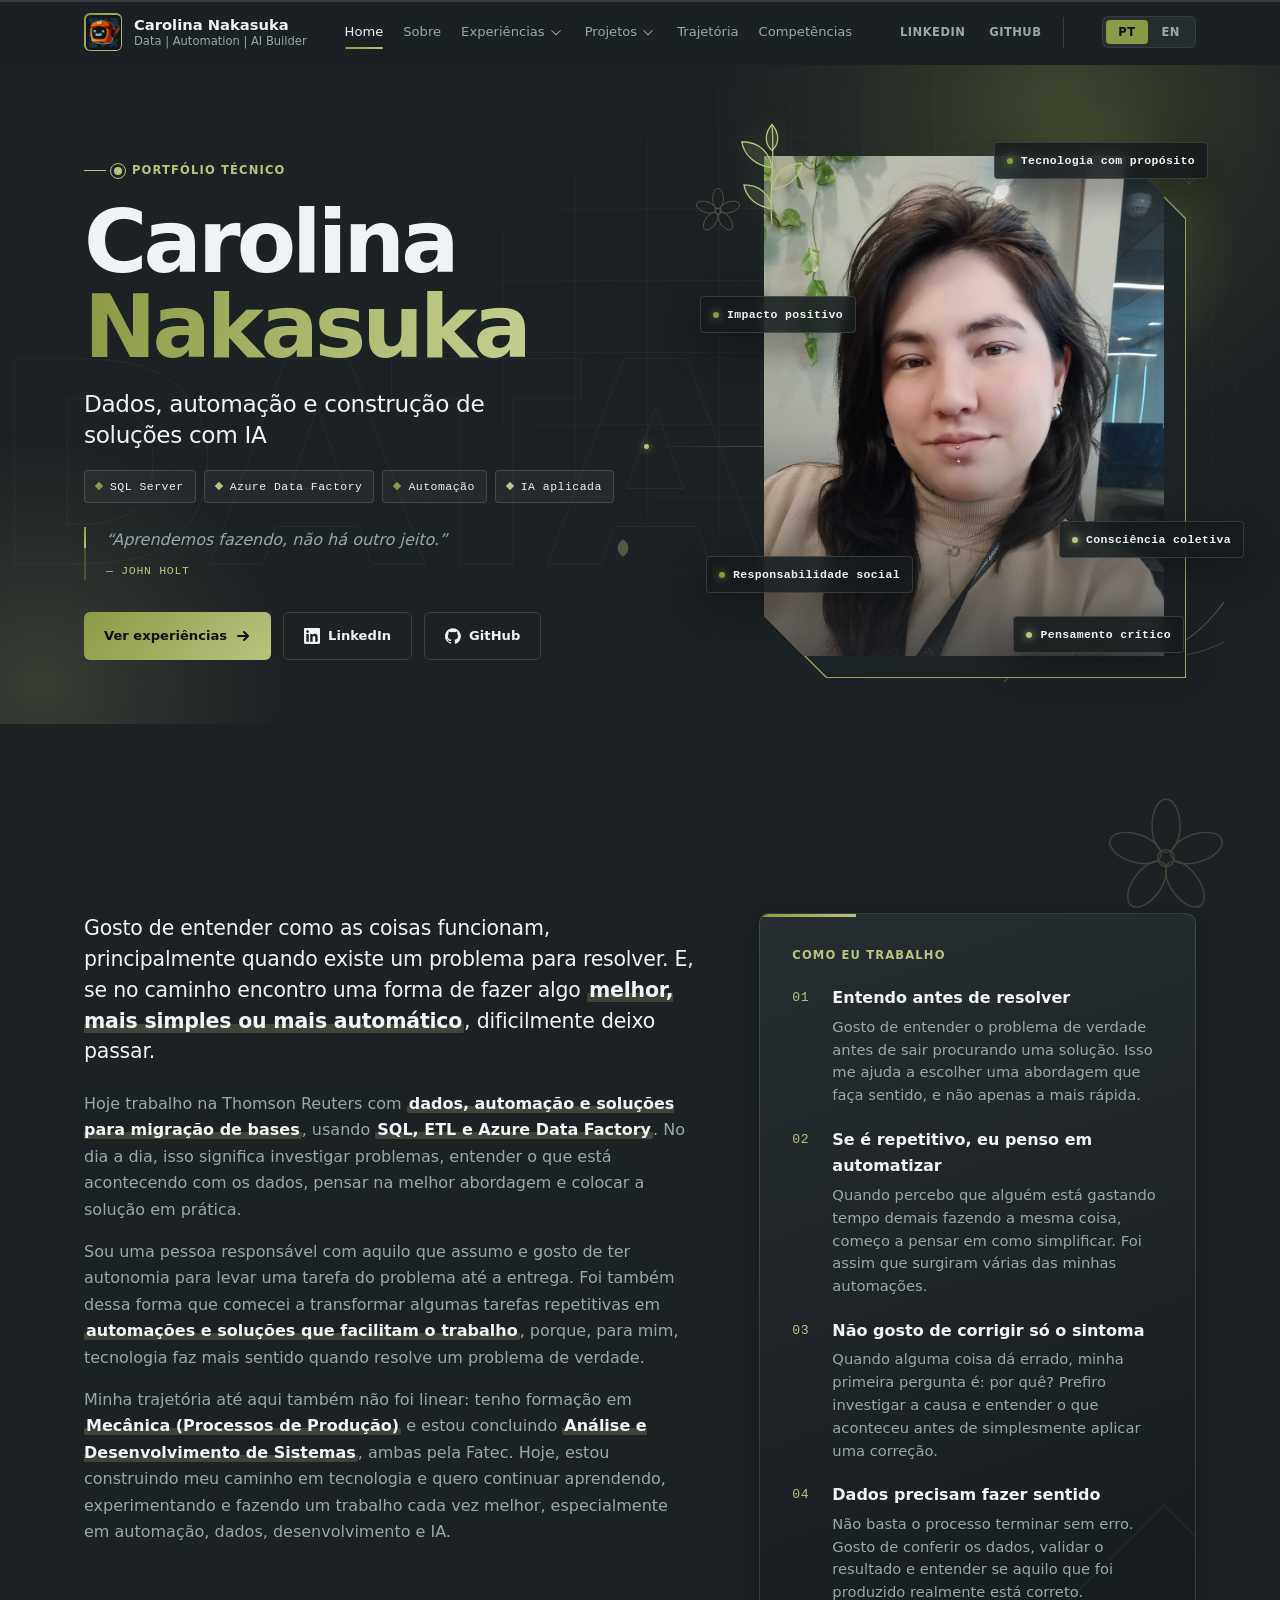
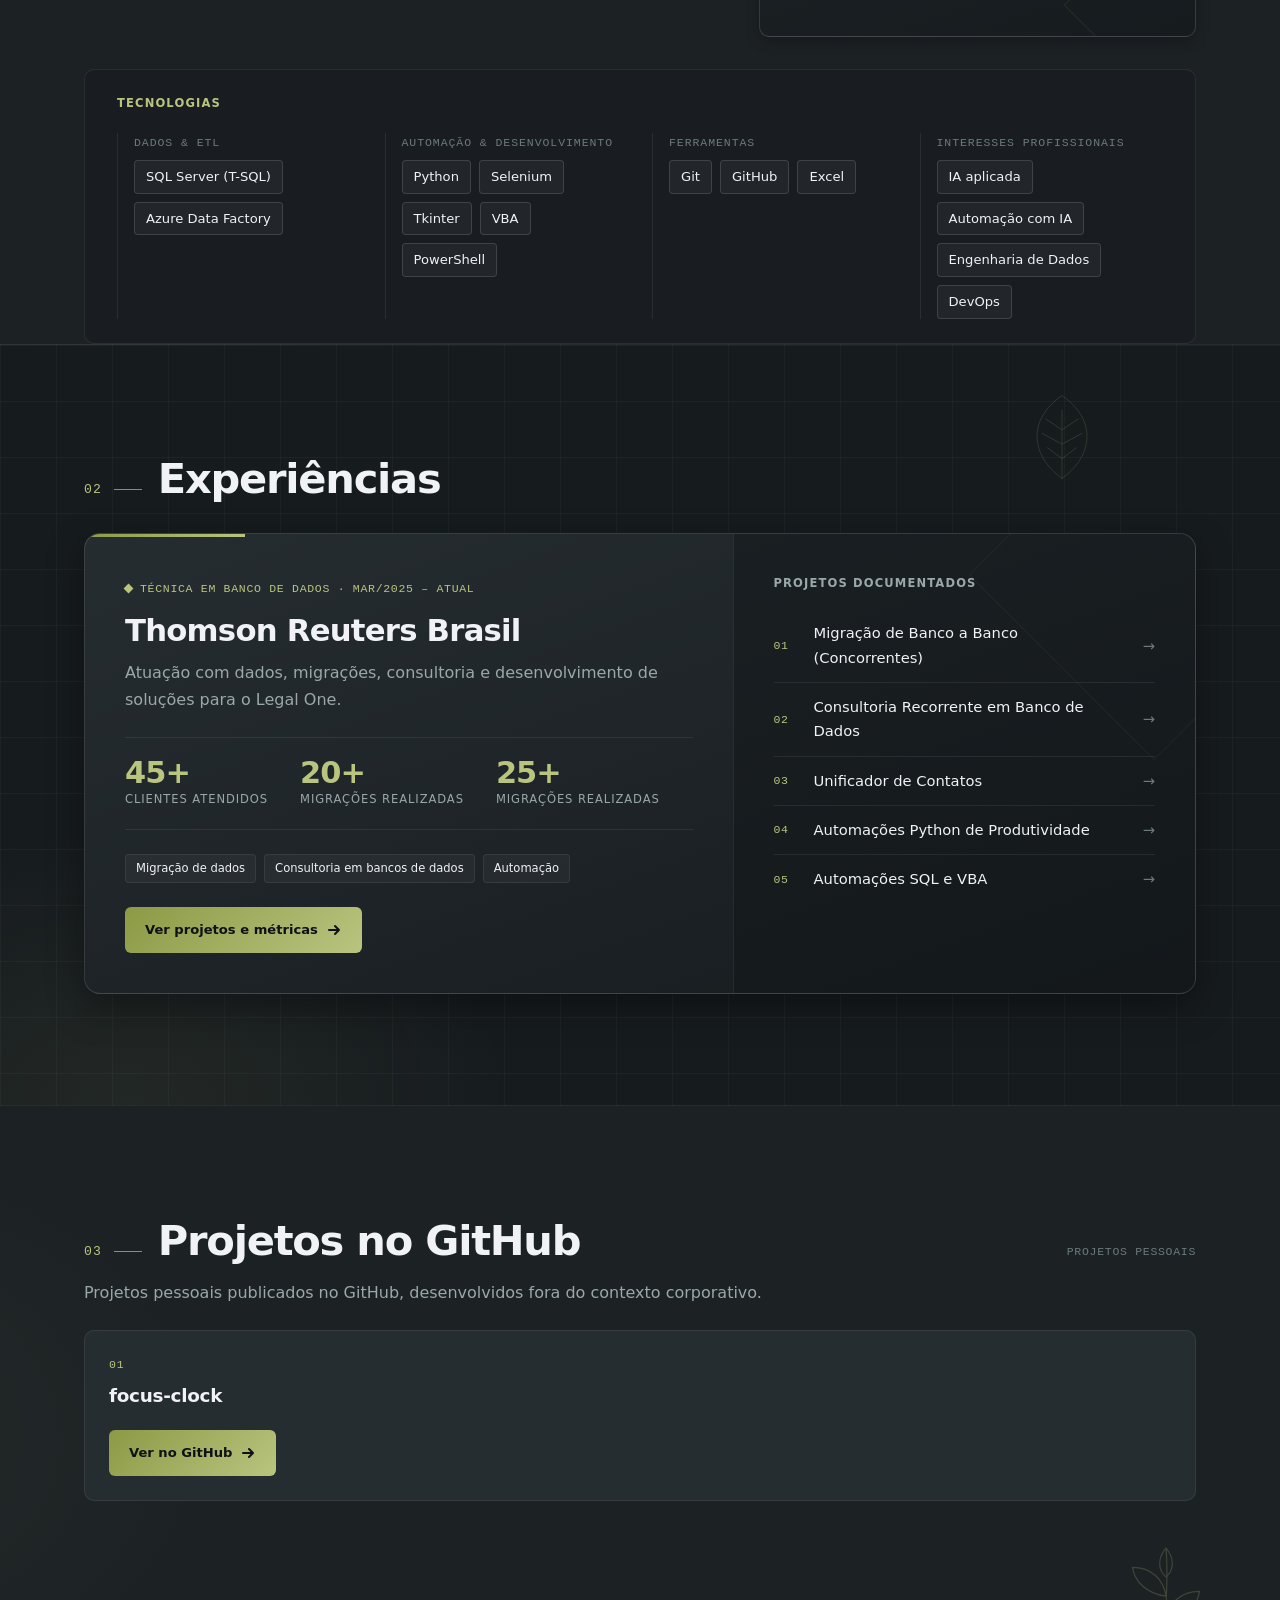
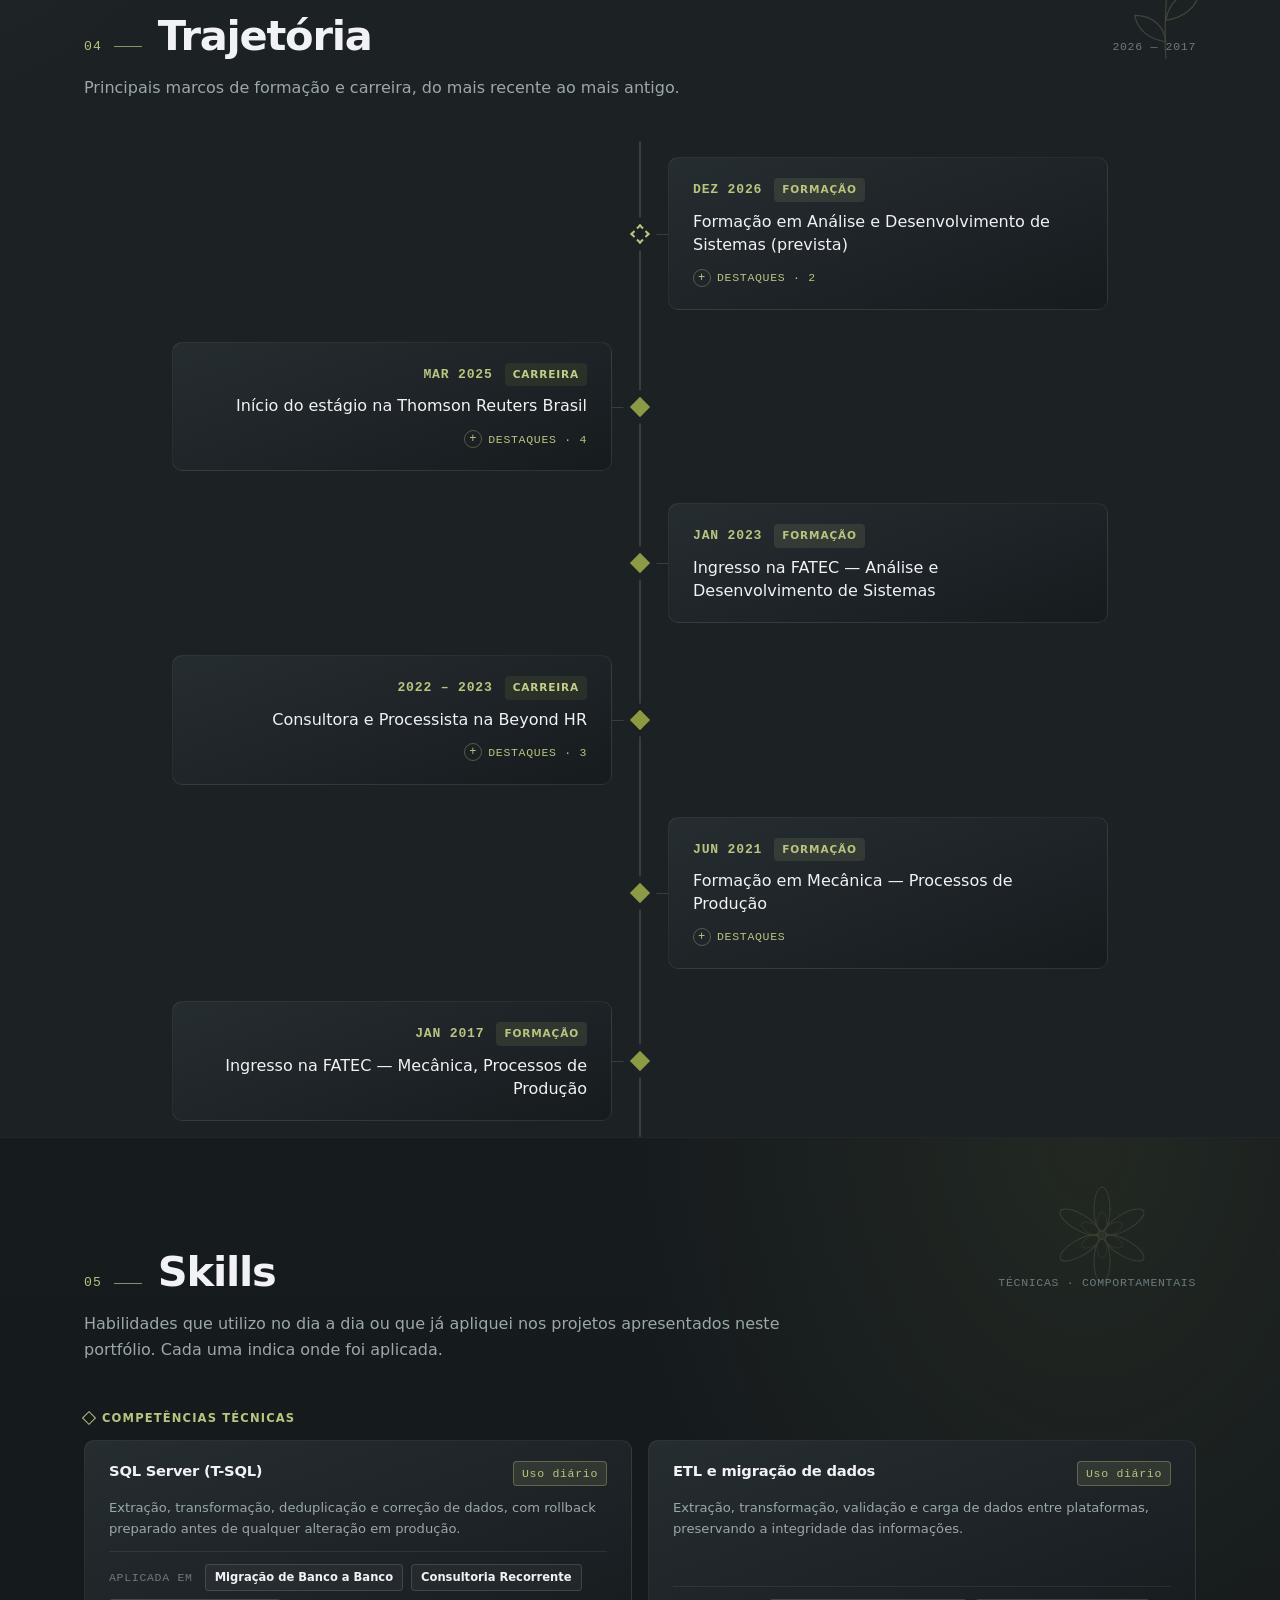
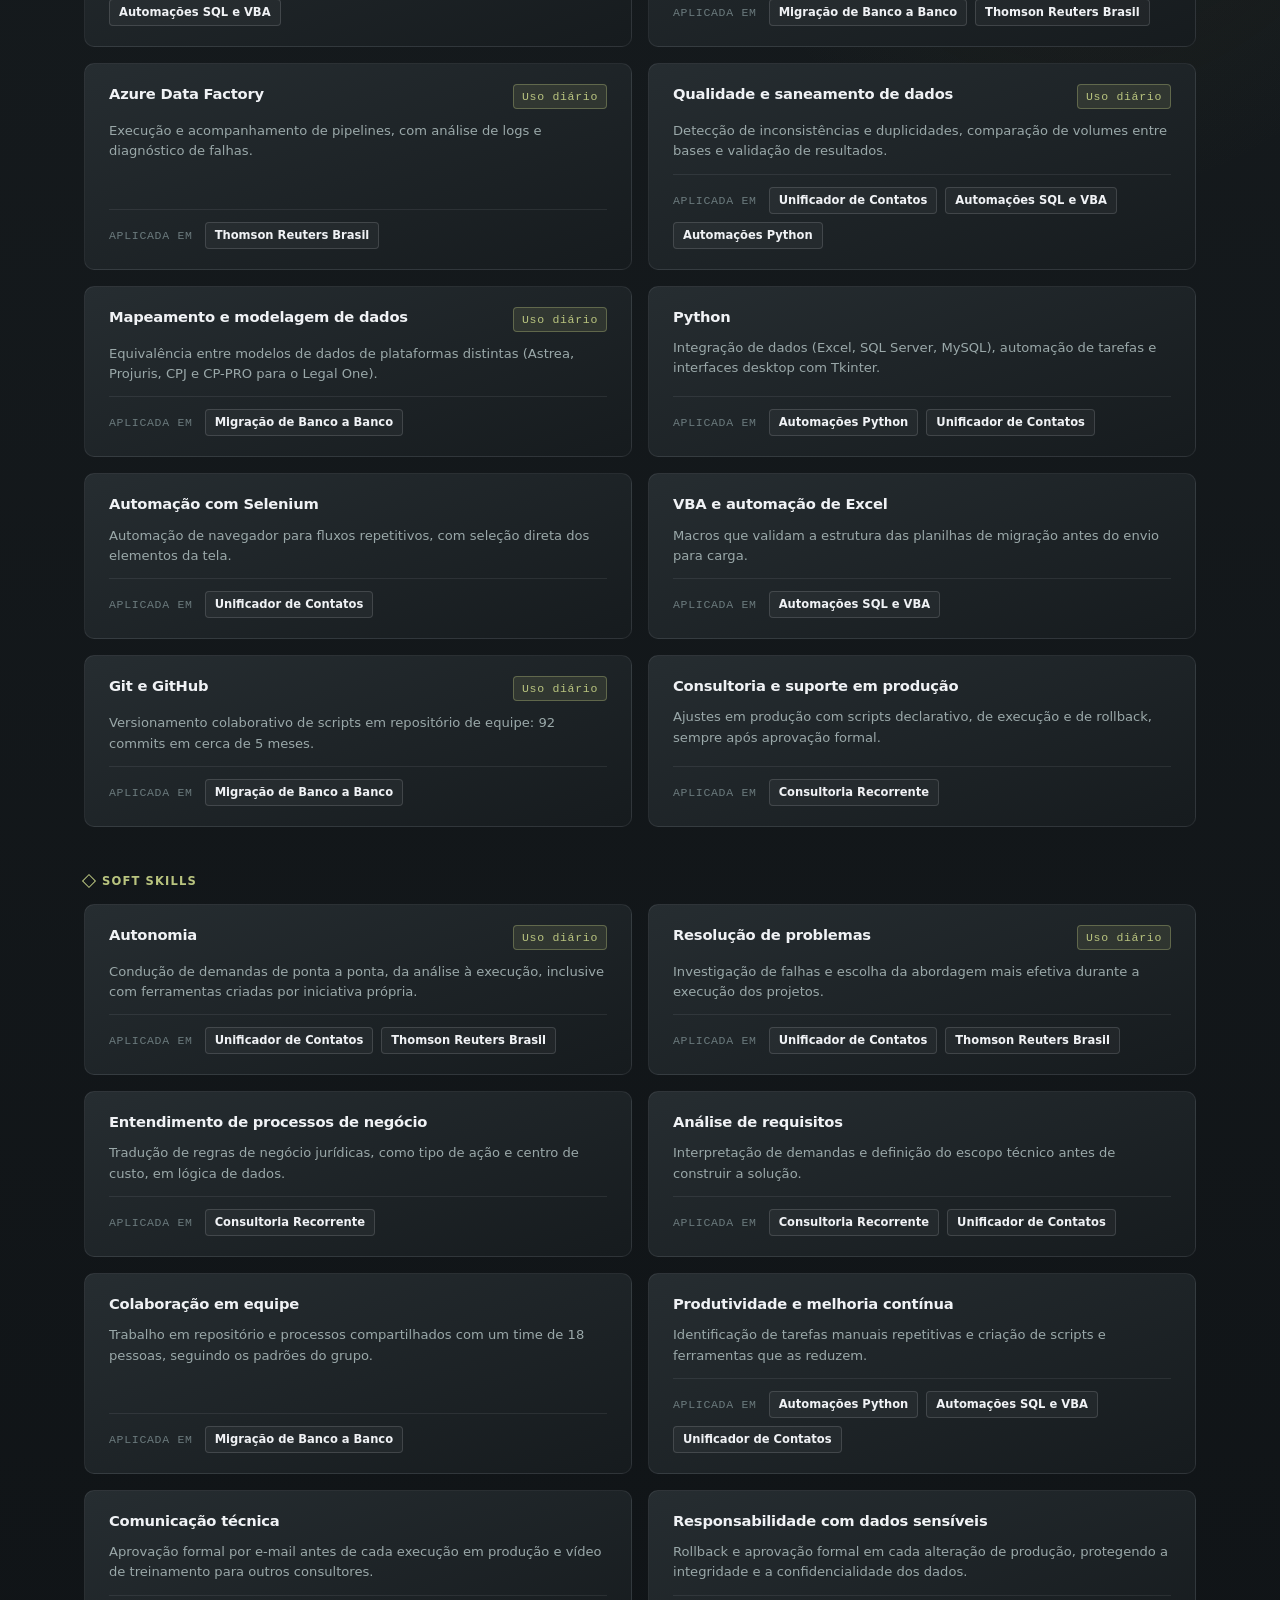
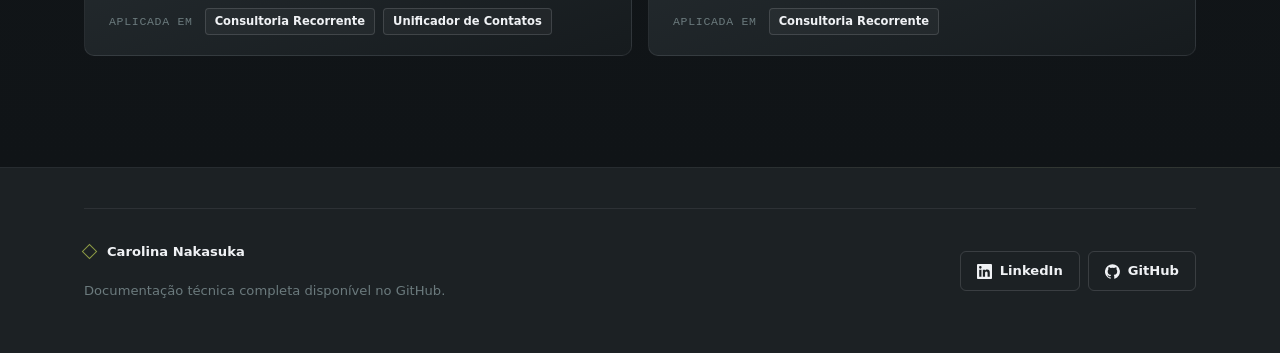
==== site/index.html @ 5d0ef8c2 "Remove hero metrics and experiences intro; update TR card description, metrics and tags Co-Authored-" ====
<!DOCTYPE html>
<html lang="pt-BR">
<head>
<meta charset="UTF-8">
<meta name="viewport" content="width=device-width, initial-scale=1.0">
<meta name="description" content="Portfólio técnico de Carolina Nakasuka — Data | Automation | AI Builder. SQL Server, Azure Data Factory, Python, Selenium e VBA." data-en="Technical portfolio of Carolina Nakasuka — Data | Automation | AI Builder. SQL Server, Azure Data Factory, Python, Selenium and VBA.">
<meta name="theme-color" content="#1C2124">
<title data-en="Carolina Nakasuka — Technical Portfolio">Carolina Nakasuka — Portfólio Técnico</title>
<link rel="stylesheet" href="style.css">
</head>
<body>

<header class="topbar" id="topbar">
  <div class="scroll-progress" id="scroll-progress" aria-hidden="true"></div>
  <div class="container topbar-inner">
    <a class="identity" href="#top" aria-label="Carolina Nakasuka — início" data-i18n-aria="aria.inicio">
      <div class="avatar"><img src="assets/avatar-robo.png" alt="" class="avatar-img" width="38" height="38"></div>
      <div class="identity-text">
        <span class="brand-name">Carolina Nakasuka</span>
        <span class="brand-role" data-i18n="brand.role">Data | Automation | AI Builder</span>
      </div>
    </a>
    <nav class="nav" id="nav" aria-label="Seções" data-i18n-aria="aria.secoes" data-base="">
      <a href="#top" data-i18n="nav.home">Home</a>
      <a href="#sobre" data-i18n="nav.sobre">Sobre</a>
      <div class="nav-item has-menu">
        <a href="#experiencias" data-i18n="nav.experiencias">Experiências</a>
        <button type="button" class="nav-caret" aria-expanded="false" aria-controls="menu-experiencias" aria-label="Abrir submenu" data-i18n-aria="aria.submenu"></button>
        <ul class="nav-menu" id="menu-experiencias"></ul>
      </div>
      <div class="nav-item has-menu">
        <a href="#projetos" data-i18n="nav.projetos">Projetos</a>
        <button type="button" class="nav-caret" aria-expanded="false" aria-controls="menu-projetos" aria-label="Abrir submenu" data-i18n-aria="aria.submenu"></button>
        <ul class="nav-menu" id="menu-projetos"></ul>
      </div>
      <a href="#trajetoria" data-i18n="nav.trajetoria">Trajetória</a>
      <a href="#skills" data-i18n="nav.competencias">Skills</a>
    </nav>
    <div class="social-top">
      <a href="https://www.linkedin.com/in/carolnakasuka" target="_blank" rel="noopener">LinkedIn</a>
      <a href="https://github.com/CarolNaka" target="_blank" rel="noopener">GitHub</a>
    </div>
    <div class="lang-toggle" role="group" aria-label="Idioma / Language">
      <button id="btn-pt" class="lang-btn active" data-lang="pt" aria-pressed="true">PT</button>
      <button id="btn-en" class="lang-btn" data-lang="en" aria-pressed="false">EN</button>
    </div>
  </div>
</header>

<section class="hero" id="top">
  <!-- Camada de fundo: grade técnica, orbes de luz, pontos e formas flutuantes -->
  <div class="hero-bg" aria-hidden="true">
    <div class="hero-grid"></div>
    <div class="hero-dots"></div>
    <div class="hero-orb hero-orb--blue"></div>
    <div class="hero-orb hero-orb--cyan"></div>
    <span class="hero-word">DATA</span>
    <div class="hero-shape hero-shape--1">
      <svg viewBox="0 0 100 100" fill="none" stroke="currentColor" stroke-width="1.5" stroke-linecap="round" stroke-linejoin="round"><ellipse cx="50" cy="27" rx="10" ry="19" transform="rotate(0 50 50)"/><ellipse cx="50" cy="27" rx="10" ry="19" transform="rotate(72 50 50)"/><ellipse cx="50" cy="27" rx="10" ry="19" transform="rotate(144 50 50)"/><ellipse cx="50" cy="27" rx="10" ry="19" transform="rotate(216 50 50)"/><ellipse cx="50" cy="27" rx="10" ry="19" transform="rotate(288 50 50)"/><circle cx="50" cy="50" r="6"/></svg>
    </div>
    <div class="hero-shape hero-shape--2">
      <svg viewBox="0 0 100 100" fill="currentColor" stroke="none" stroke-width="1" stroke-linecap="round" stroke-linejoin="round"><path d="M50 98 C10 70 10 30 50 2 C90 30 90 70 50 98Z"/></svg>
    </div>
    <div class="hero-shape hero-shape--3">
      <svg viewBox="0 0 100 100" fill="none" stroke="currentColor" stroke-width="2" stroke-linecap="round" stroke-linejoin="round"><path d="M50 96 C14 70 12 30 50 4 C88 30 86 70 50 96Z"/><path d="M50 96 V20 M50 42 L32 30 M50 58 L28 46 M50 74 L34 62 M50 42 L68 30 M50 58 L72 46 M50 74 L66 62"/></svg>
    </div>
  </div>

  <div class="container hero-flex">
    <div class="hero-text">
      <p class="eyebrow"><span class="pulse-dot" aria-hidden="true"></span><span data-i18n="hero.eyebrow">Portfólio Técnico</span></p>
      <h1><span class="hero-title-line">Carolina</span><span class="hero-title-line h1-accent">Nakasuka</span></h1>
      <p class="subtitle" data-i18n="hero.title">Dados, automação e construção de soluções com IA</p>
      <ul class="hero-stack" aria-label="Especialidades" data-i18n-aria="aria.especialidades">
        <li data-i18n="hero.stack1">SQL Server</li>
        <li data-i18n="hero.stack2">Azure Data Factory</li>
        <li data-i18n="hero.stack3">Automação</li>
        <li data-i18n="hero.stack4">IA aplicada</li>
      </ul>
      <p class="notice" data-i18n="hero.personal" data-i18n-html>“Aprendemos fazendo, não há outro jeito.” <cite>John Holt</cite></p>
      <div class="hero-actions">
        <a class="btn" href="#experiencias"><span data-i18n="hero.ctaExperiencias">Ver experiências</span><svg class="btn-arrow" viewBox="0 0 16 16" fill="none" stroke="currentColor" stroke-width="2" stroke-linecap="round" stroke-linejoin="round" aria-hidden="true"><path d="M3 8h10M9 4l4 4-4 4"/></svg></a>
        <a class="btn btn--ghost" href="https://www.linkedin.com/in/carolnakasuka" target="_blank" rel="noopener"><svg viewBox="0 0 24 24" fill="currentColor" aria-hidden="true"><path d="M20.45 20.45h-3.55v-5.57c0-1.33-.03-3.04-1.85-3.04-1.85 0-2.14 1.45-2.14 2.94v5.67H9.36V9h3.41v1.56h.05c.48-.9 1.64-1.85 3.37-1.85 3.6 0 4.27 2.37 4.27 5.46v6.28zM5.34 7.43a2.06 2.06 0 1 1 0-4.12 2.06 2.06 0 0 1 0 4.12zM7.12 20.45H3.56V9h3.56v11.45zM22.22 0H1.77C.79 0 0 .77 0 1.73v20.54C0 23.23.79 24 1.77 24h20.45c.98 0 1.78-.77 1.78-1.73V1.73C24 .77 23.2 0 22.22 0z"/></svg>LinkedIn</a>
        <a class="btn btn--ghost" href="https://github.com/CarolNaka" target="_blank" rel="noopener"><svg viewBox="0 0 24 24" fill="currentColor" aria-hidden="true"><path d="M12 .3a12 12 0 0 0-3.8 23.4c.6.1.8-.3.8-.6v-2c-3.3.7-4-1.6-4-1.6-.6-1.4-1.4-1.8-1.4-1.8-1.1-.7.1-.7.1-.7 1.2.1 1.8 1.2 1.8 1.2 1.1 1.8 2.8 1.3 3.5 1 .1-.8.4-1.3.8-1.6-2.7-.3-5.5-1.3-5.5-5.9 0-1.3.5-2.4 1.2-3.2-.1-.3-.5-1.5.1-3.2 0 0 1-.3 3.3 1.2a11.5 11.5 0 0 1 6 0c2.3-1.5 3.3-1.2 3.3-1.2.6 1.7.2 2.9.1 3.2.8.8 1.2 1.9 1.2 3.2 0 4.6-2.8 5.6-5.5 5.9.4.4.8 1.1.8 2.2v3.3c0 .3.2.7.8.6A12 12 0 0 0 12 .3z"/></svg>GitHub</a>
      </div>
    </div>

    <!-- Retrato: foto integrada à composição (órbita, moldura deslocada, etiquetas e conector) -->
    <div class="hero-portrait">
      <div class="portrait-glow" aria-hidden="true"></div>
      <div class="portrait-ring" aria-hidden="true"></div>
      <div class="portrait-link" aria-hidden="true"></div>
      <div class="portrait-frame" aria-hidden="true"></div>
      <figure class="portrait">
        <img src="assets/perfil.jpg" alt="Carolina Nakasuka" width="960" height="1200" fetchpriority="high">
      </figure>
      <svg class="portrait-cube" viewBox="0 0 100 100" aria-hidden="true" fill="none" stroke="currentColor" stroke-width="1.2" stroke-linecap="round" stroke-linejoin="round"><path d="M50 98 C47 70 53 40 50 6"/><path d="M50 6 C43 14 43 24 50 30 C57 24 57 14 50 6Z" fill="currentColor" fill-opacity="0.12"/><path d="M50 46 C34 44 24 34 22 22 C38 22 48 32 50 46Z" fill="currentColor" fill-opacity="0.12"/><path d="M50 66 C66 64 76 54 78 42 C62 42 52 52 50 66Z" fill="currentColor" fill-opacity="0.12"/><path d="M50 84 C36 82 26 74 24 62 C38 62 48 70 50 84Z" fill="currentColor" fill-opacity="0.12"/></svg>
      <svg class="portrait-lines" viewBox="0 0 220 120" aria-hidden="true" fill="none">
        <path d="M0 100 C 60 30, 140 130, 220 20" stroke="#B9C47F" stroke-opacity="0.45" stroke-width="1"/>
        <path d="M0 60 C 70 10, 120 110, 220 60" stroke="#8C9A45" stroke-opacity="0.35" stroke-width="1"/>
      </svg>
      <span class="float-tag float-tag--1" aria-hidden="true" data-i18n="hero.tag1">Tecnologia com propósito</span>
      <span class="float-tag float-tag--2" aria-hidden="true" data-i18n="hero.tag2">Consciência coletiva</span>
      <span class="float-tag float-tag--3" aria-hidden="true" data-i18n="hero.tag3">Responsabilidade social</span>
      <span class="float-tag float-tag--4" aria-hidden="true" data-i18n="hero.tag4">Pensamento crítico</span>
      <span class="float-tag float-tag--5" aria-hidden="true" data-i18n="hero.tag5">Impacto positivo</span>
    </div>
  </div>

  <div class="container">
  </div>

</section>

<main class="container">

  <section id="sobre" class="section">
    <div class="geo geo--sobre" aria-hidden="true">
      <svg viewBox="0 0 100 100" fill="none" stroke="currentColor" stroke-width="1" stroke-linecap="round" stroke-linejoin="round"><ellipse cx="50" cy="27" rx="10" ry="19" transform="rotate(0 50 50)"/><ellipse cx="50" cy="27" rx="10" ry="19" transform="rotate(72 50 50)"/><ellipse cx="50" cy="27" rx="10" ry="19" transform="rotate(144 50 50)"/><ellipse cx="50" cy="27" rx="10" ry="19" transform="rotate(216 50 50)"/><ellipse cx="50" cy="27" rx="10" ry="19" transform="rotate(288 50 50)"/><circle cx="50" cy="50" r="6"/></svg>
    </div>
    <div class="section-head">
      <span class="section-index" aria-hidden="true">01</span>
      <h2 data-i18n="sobre.titulo">Sobre mim</h2>
      <span class="section-aside" data-i18n="sobre.aside">Perfil · Tecnologias · Como eu trabalho</span>
    </div>
    <div class="sobre-grid">
      <div class="sobre-text">
        <p class="lead" data-i18n="sobre.p1" data-i18n-html>Gosto de entender como as coisas funcionam, principalmente quando existe um problema para resolver. E, se no caminho encontro uma forma de fazer algo <em class="hl">melhor, mais simples ou mais automático</em>, dificilmente deixo passar.</p>
        <p data-i18n="sobre.p2" data-i18n-html>Hoje trabalho na Thomson Reuters com <em class="hl">dados, automação e soluções para migração de bases</em>, usando <em class="hl">SQL, ETL e Azure Data Factory</em>. No dia a dia, isso significa investigar problemas, entender o que está acontecendo com os dados, pensar na melhor abordagem e colocar a solução em prática.</p>
        <p data-i18n="sobre.p3" data-i18n-html>Sou uma pessoa responsável com aquilo que assumo e gosto de ter autonomia para levar uma tarefa do problema até a entrega. Foi também dessa forma que comecei a transformar algumas tarefas repetitivas em <em class="hl">automações e soluções que facilitam o trabalho</em>, porque, para mim, tecnologia faz mais sentido quando resolve um problema de verdade.</p>
        <p data-i18n="sobre.p4" data-i18n-html>Minha trajetória até aqui também não foi linear: tenho formação em <em class="hl">Mecânica (Processos de Produção)</em> e estou concluindo <em class="hl">Análise e Desenvolvimento de Sistemas</em>, ambas pela Fatec. Hoje, estou construindo meu caminho em tecnologia e quero continuar aprendendo, experimentando e fazendo um trabalho cada vez melhor, especialmente em automação, dados, desenvolvimento e IA.</p>
      </div>
      <div class="sobre-side">
        <aside class="solve-card spot">
          <p class="solve-title" data-i18n="sobre.comoTitulo">Como eu trabalho</p>
          <ol class="solve-list">
            <li>
              <strong data-i18n="sobre.como1t">Entendo antes de resolver</strong>
              <span data-i18n="sobre.como1d">Gosto de entender o problema de verdade antes de sair procurando uma solução. Isso me ajuda a escolher uma abordagem que faça sentido, e não apenas a mais rápida.</span>
            </li>
            <li>
              <strong data-i18n="sobre.como2t">Se é repetitivo, eu penso em automatizar</strong>
              <span data-i18n="sobre.como2d">Quando percebo que alguém está gastando tempo demais fazendo a mesma coisa, começo a pensar em como simplificar. Foi assim que surgiram várias das minhas automações.</span>
            </li>
            <li>
              <strong data-i18n="sobre.como3t">Não gosto de corrigir só o sintoma</strong>
              <span data-i18n="sobre.como3d">Quando alguma coisa dá errado, minha primeira pergunta é: por quê? Prefiro investigar a causa e entender o que aconteceu antes de simplesmente aplicar uma correção.</span>
            </li>
            <li>
              <strong data-i18n="sobre.como4t">Dados precisam fazer sentido</strong>
              <span data-i18n="sobre.como4d">Não basta o processo terminar sem erro. Gosto de conferir os dados, validar o resultado e entender se aquilo que foi produzido realmente está correto.</span>
            </li>
          </ol>
        </aside>
      </div>
    </div>
    <aside class="stack-card">
      <p class="stack-title" data-i18n="sobre.stackTitulo">Tecnologias</p>
      <div id="stack-list"></div>
    </aside>
  </section>

  <section id="experiencias" class="section section--band section--band-grid">
    <div class="geo geo--experiencias" aria-hidden="true">
      <svg viewBox="0 0 100 100" fill="none" stroke="currentColor" stroke-width="1" stroke-linecap="round" stroke-linejoin="round"><path d="M50 96 C14 70 12 30 50 4 C88 30 86 70 50 96Z"/><path d="M50 96 V20 M50 42 L32 30 M50 58 L28 46 M50 74 L34 62 M50 42 L68 30 M50 58 L72 46 M50 74 L66 62"/></svg>
    </div>
    <div class="section-head">
      <span class="section-index" aria-hidden="true">02</span>
      <h2 data-i18n="experiencias.titulo">Experiências</h2>
    </div>

    <article class="experience-feature spot">
      <div class="experience-main">
        <span class="experience-org" data-i18n="experiencias.legalOne.org">Técnica em Banco de Dados · Mar/2025 – Atual</span>
        <h3 data-i18n="experiencias.legalOne.titulo">Thomson Reuters Brasil</h3>
        <p data-i18n="experiencias.legalOne.desc">Atuação com dados, migrações, consultoria e desenvolvimento de soluções para o Legal One.</p>
        <ul class="exp-stats">
          <li><strong data-count="45+">45+</strong><span data-i18n="experiencias.stat1">clientes atendidos</span></li>
          <li><strong data-count="20+">20+</strong><span data-i18n="experiencias.stat2">migrações realizadas</span></li>
          <li><strong data-count="25+">25+</strong><span data-i18n="experiencias.stat3">migrações realizadas</span></li>
        </ul>
        <div class="chip-list chip-list--card">
          <span class="chip" data-i18n="experiencias.legalOne.tag1">Migração de dados</span>
          <span class="chip" data-i18n="experiencias.legalOne.tag2">Consultoria em bancos de dados</span>
          <span class="chip" data-i18n="experiencias.legalOne.tag3">Automação</span>
        </div>
        <a class="btn" href="experiencias/thomson-reuters.html"><span data-i18n="experiencias.ver">Ver projetos e métricas</span><svg class="btn-arrow" viewBox="0 0 16 16" fill="none" stroke="currentColor" stroke-width="2" stroke-linecap="round" stroke-linejoin="round" aria-hidden="true"><path d="M3 8h10M9 4l4 4-4 4"/></svg></a>
      </div>
      <div class="experience-side">
        <p class="experience-side-title" data-i18n="experiencias.legalOne.projetosTitulo">Projetos documentados</p>
        <ol class="exp-projects" id="exp-projects" data-base="projetos/"></ol>
      </div>
    </article>

  </section>

  <section id="projetos" class="section">
    <div class="section-head">
      <span class="section-index" aria-hidden="true">03</span>
      <h2 data-i18n="gh.titulo">Projetos no GitHub</h2>
      <span class="section-aside" data-i18n="gh.aside">Projetos pessoais</span>
    </div>
    <p class="muted" data-i18n="gh.intro">Projetos pessoais publicados no GitHub, desenvolvidos fora do contexto corporativo.</p>
    <div class="projects-grid" id="gh-grid"></div>
  </section>

  <section id="trajetoria" class="section">
    <div class="geo geo--trajetoria" aria-hidden="true">
      <svg viewBox="0 0 100 100" fill="none" stroke="currentColor" stroke-width="1" stroke-linecap="round" stroke-linejoin="round"><path d="M50 98 C47 70 53 40 50 6"/><path d="M50 6 C43 14 43 24 50 30 C57 24 57 14 50 6Z"/><path d="M50 46 C34 44 24 34 22 22 C38 22 48 32 50 46Z"/><path d="M50 66 C66 64 76 54 78 42 C62 42 52 52 50 66Z"/><path d="M50 84 C36 82 26 74 24 62 C38 62 48 70 50 84Z"/></svg>
    </div>
    <div class="section-head">
      <span class="section-index" aria-hidden="true">04</span>
      <h2 data-i18n="trajetoria.titulo">Trajetória</h2>
      <span class="section-aside" data-i18n="trajetoria.aside">2026 — 2017</span>
    </div>
    <p class="muted" data-i18n="trajetoria.intro">Principais marcos de formação e carreira, do mais recente ao mais antigo.</p>
    <div class="timeline-wrap">
      <div class="timeline" id="timeline-list">
        <div class="timeline-fill" aria-hidden="true"></div>
      </div>
    </div>
  </section>

  <section id="skills" class="section section--band section--band-deep">
    <div class="geo geo--skills geo--cyan" aria-hidden="true">
      <svg viewBox="0 0 100 100" fill="none" stroke="currentColor" stroke-width="1" stroke-linecap="round" stroke-linejoin="round"><ellipse cx="50" cy="24" rx="8" ry="22" transform="rotate(0 50 50)"/><ellipse cx="50" cy="24" rx="8" ry="22" transform="rotate(60 50 50)"/><ellipse cx="50" cy="24" rx="8" ry="22" transform="rotate(120 50 50)"/><ellipse cx="50" cy="24" rx="8" ry="22" transform="rotate(180 50 50)"/><ellipse cx="50" cy="24" rx="8" ry="22" transform="rotate(240 50 50)"/><ellipse cx="50" cy="24" rx="8" ry="22" transform="rotate(300 50 50)"/><ellipse stroke-opacity="0.55" cx="50" cy="38" rx="5" ry="11" transform="rotate(0 50 50)"/><ellipse stroke-opacity="0.55" cx="50" cy="38" rx="5" ry="11" transform="rotate(60 50 50)"/><ellipse stroke-opacity="0.55" cx="50" cy="38" rx="5" ry="11" transform="rotate(120 50 50)"/><ellipse stroke-opacity="0.55" cx="50" cy="38" rx="5" ry="11" transform="rotate(180 50 50)"/><ellipse stroke-opacity="0.55" cx="50" cy="38" rx="5" ry="11" transform="rotate(240 50 50)"/><ellipse stroke-opacity="0.55" cx="50" cy="38" rx="5" ry="11" transform="rotate(300 50 50)"/><circle cx="50" cy="50" r="4"/></svg>
    </div>
    <div class="section-head">
      <span class="section-index" aria-hidden="true">05</span>
      <h2 data-i18n="competencias.titulo">Skills</h2>
      <span class="section-aside" data-i18n="competencias.aside">Técnicas · Comportamentais</span>
    </div>
    <p class="muted" data-i18n="competencias.intro">Habilidades que utilizo no dia a dia ou que já apliquei nos projetos apresentados neste portfólio. Cada uma indica onde foi aplicada.</p>

    <h3 class="subsection-title" data-i18n="competencias.tabTecnicas">Competências técnicas</h3>
    <div class="skills-grid" id="skills-grid-tecnicas"></div>

    <h3 class="subsection-title" data-i18n="competencias.tabSoft">Soft Skills</h3>
    <div class="skills-grid" id="skills-grid-soft"></div>
  </section>

</main>

<footer class="footer">
  <div class="container">
    <div class="footer-inner">
      <div>
        <span class="footer-brand">Carolina Nakasuka</span>
        <p class="footer-note" data-i18n="footer.texto">Documentação técnica completa disponível no GitHub.</p>
      </div>
      <div class="social-links">
        <a href="https://www.linkedin.com/in/carolnakasuka" target="_blank" rel="noopener"><svg viewBox="0 0 24 24" fill="currentColor" aria-hidden="true"><path d="M20.45 20.45h-3.55v-5.57c0-1.33-.03-3.04-1.85-3.04-1.85 0-2.14 1.45-2.14 2.94v5.67H9.36V9h3.41v1.56h.05c.48-.9 1.64-1.85 3.37-1.85 3.6 0 4.27 2.37 4.27 5.46v6.28zM5.34 7.43a2.06 2.06 0 1 1 0-4.12 2.06 2.06 0 0 1 0 4.12zM7.12 20.45H3.56V9h3.56v11.45zM22.22 0H1.77C.79 0 0 .77 0 1.73v20.54C0 23.23.79 24 1.77 24h20.45c.98 0 1.78-.77 1.78-1.73V1.73C24 .77 23.2 0 22.22 0z"/></svg>LinkedIn</a>
        <a href="https://github.com/CarolNaka" target="_blank" rel="noopener"><svg viewBox="0 0 24 24" fill="currentColor" aria-hidden="true"><path d="M12 .3a12 12 0 0 0-3.8 23.4c.6.1.8-.3.8-.6v-2c-3.3.7-4-1.6-4-1.6-.6-1.4-1.4-1.8-1.4-1.8-1.1-.7.1-.7.1-.7 1.2.1 1.8 1.2 1.8 1.2 1.1 1.8 2.8 1.3 3.5 1 .1-.8.4-1.3.8-1.6-2.7-.3-5.5-1.3-5.5-5.9 0-1.3.5-2.4 1.2-3.2-.1-.3-.5-1.5.1-3.2 0 0 1-.3 3.3 1.2a11.5 11.5 0 0 1 6 0c2.3-1.5 3.3-1.2 3.3-1.2.6 1.7.2 2.9.1 3.2.8.8 1.2 1.9 1.2 3.2 0 4.6-2.8 5.6-5.5 5.9.4.4.8 1.1.8 2.2v3.3c0 .3.2.7.8.6A12 12 0 0 0 12 .3z"/></svg>GitHub</a>
      </div>
    </div>
  </div>
</footer>

<script src="script.js"></script>
</body>
</html>
---- site/style.css ----
/* =========================================================
   Design system — Dark Tech / Geometric Minimalism (v3)
   ---------------------------------------------------------
   1. Tokens (cores, tipografia, espaçamento, raios, movimento)
   2. Base
   3. Topbar (barra de progresso, nav com scrollspy)
   4. Hero (tipografia expressiva, retrato integrado, fatos)
   5. Seções, cabeçalhos e faixas de fundo
   6. Sobre (texto + "problemas que resolvo" + stack)
   7. Experiências (cartão em destaque)
   8. Trajetória (linha do tempo vertical)
   9. Skills (cartões técnicos + lista de soft skills)
  10. Botões, links, tags, chips
  11. Revelação ao rolar e footer
  12. Páginas internas (hero compacto, métricas, projetos, prose, depoimentos, sumário)
  13. Elementos geométricos decorativos e keyframes
  14. Movimento reduzido e responsividade
   ========================================================= */

/* 1. Tokens ------------------------------------------------ */

:root {
  /* Cores */
  --bg: #1C2124;
  --bg-deep: #161B1E;
  --bg-deeper: #101417;
  --surface: #262D31;
  --surface-2: #2D3539;
  --surface-hover: #323B40;
  --line: rgba(240, 242, 245, 0.08);
  --line-strong: rgba(240, 242, 245, 0.14);
  --text: #F0F2F5;
  --text-muted: #9AA8A9;
  --text-faint: #6B7A7D;
  --jade: #8C9A45;
  --jade-soft: rgba(140, 154, 69, 0.12);
  --jade-line: rgba(140, 154, 69, 0.35);
  --jade-glow: rgba(140, 154, 69, 0.28);
  --mint: #B9C47F;
  --mint-soft: rgba(185, 196, 127, 0.12);
  --mint-line: rgba(185, 196, 127, 0.35);
  --mint-glow: rgba(185, 196, 127, 0.22);
  --accent: var(--mint);          /* links e destaques em texto pequeno (7.9:1) */
  --accent-strong: var(--jade);   /* elementos grandes e preenchimentos (4.8:1) */
  --accent-soft: var(--mint-soft);
  --on-accent: #0E1115;
  --warn: #F0BF7A;
  --gradient-accent: linear-gradient(135deg, var(--jade) 0%, var(--mint) 100%);
  --gradient-surface: linear-gradient(160deg, var(--surface) 0%, var(--bg-deep) 100%);
  --shadow-sm: 0 4px 14px rgba(0, 0, 0, 0.25);
  --shadow-md: 0 14px 36px rgba(0, 0, 0, 0.35);
  --shadow-lg: 0 30px 70px rgba(0, 0, 0, 0.45);

  /* Tipografia */
  --font-sans: "Inter", "Segoe UI Variable Text", "Segoe UI", system-ui, -apple-system, Roboto, "Helvetica Neue", Arial, sans-serif;
  --font-display: "Inter", "Segoe UI Variable Display", "Segoe UI", system-ui, -apple-system, Roboto, "Helvetica Neue", Arial, sans-serif;
  --font-mono: "Cascadia Code", "JetBrains Mono", Consolas, "SFMono-Regular", Menlo, monospace;
  --font-heading: var(--font-display);
  --font-body: var(--font-sans);
  --font-label: var(--font-sans);
  --fs-xs: 0.72rem;
  --fs-sm: 0.82rem;
  --fs-md: 0.92rem;
  --fs-base: 1rem;
  --fs-lg: 1.15rem;
  --fs-xl: 1.4rem;
  --fs-2xl: 1.8rem;
  --fs-3xl: 2.6rem;
  --lh-tight: 1.1;
  --lh-body: 1.65;
  --track-label: 0.1em;

  /* Espaçamento (base 4px) */
  --space-1: 4px;
  --space-2: 8px;
  --space-3: 12px;
  --space-4: 16px;
  --space-5: 20px;
  --space-6: 24px;
  --space-8: 32px;
  --space-10: 40px;
  --space-12: 48px;
  --space-16: 64px;
  --space-22: 88px;
  --space-28: 112px;
  --section-y: var(--space-28);

  /* Raios e larguras */
  --radius-xs: 4px;
  --radius: 6px;
  --radius-md: 10px;
  --radius-lg: 16px;
  --radius-sm: var(--radius-md); /* compat: classes antigas */
  --max-width: 1160px;
  --gutter: 24px;
  --topbar-h: 64px;

  /* Movimento */
  --ease-out: cubic-bezier(0.2, 0.7, 0.2, 1);
  --ease-spring: cubic-bezier(0.34, 1.4, 0.64, 1);
  --dur-fast: 0.18s;
  --dur: 0.32s;
  --dur-slow: 0.7s;
}

/* 2. Base --------------------------------------------------- */

* { box-sizing: border-box; }

html { scroll-behavior: smooth; scroll-padding-top: calc(var(--topbar-h) + 16px); }

/* Acentos geométricos saem levemente da margem; clip evita scroll lateral
   sem transformar o body em contêiner de rolagem (sticky continua funcionando). */
html, body { overflow-x: hidden; overflow-x: clip; }

body {
  margin: 0;
  font-family: var(--font-body);
  font-size: var(--fs-base);
  color: var(--text);
  line-height: var(--lh-body);
  background-color: var(--bg);
  background-image:
    radial-gradient(ellipse 900px 600px at 100% -10%, rgba(140, 154, 69, 0.10), transparent 60%),
    radial-gradient(ellipse 700px 500px at -15% 45%, rgba(185, 196, 127, 0.05), transparent 60%);
  background-repeat: no-repeat;
  -webkit-font-smoothing: antialiased;
  text-rendering: optimizeLegibility;
}

::selection { background: rgba(185, 196, 127, 0.35); color: var(--text); }

h1, h2, h3, h4 {
  font-family: var(--font-heading);
  font-weight: 700;
  color: var(--text);
  letter-spacing: -0.015em;
  line-height: var(--lh-tight);
  margin: 0 0 var(--space-3);
}

p { margin: 0 0 var(--space-4); }

a { color: var(--accent); text-decoration: none; }
a:hover { text-decoration: underline; text-underline-offset: 3px; }

:focus-visible {
  outline: 2px solid var(--mint);
  outline-offset: 3px;
  border-radius: var(--radius-xs);
}

code {
  font-family: var(--font-mono);
  font-size: 0.86em;
  background: var(--surface);
  border: 1px solid var(--line);
  border-radius: var(--radius-xs);
  padding: 1px 6px;
}

.container {
  max-width: var(--max-width);
  margin: 0 auto;
  padding: 0 var(--gutter);
}

.mono { font-family: var(--font-mono); }

/* Texto em gradiente (com fallback) */
.grad-text { color: var(--mint); }
@supports (-webkit-background-clip: text) or (background-clip: text) {
  .grad-text {
    background: var(--gradient-accent);
    -webkit-background-clip: text;
    background-clip: text;
    color: transparent;
  }
}

/* 3. Topbar ------------------------------------------------- */

.topbar {
  position: sticky;
  top: 0;
  z-index: 20;
  background: rgba(28, 33, 36, 0.78);
  backdrop-filter: blur(12px) saturate(140%);
  -webkit-backdrop-filter: blur(12px) saturate(140%);
  border-bottom: 1px solid transparent;
  transition: background var(--dur) ease, border-color var(--dur) ease, box-shadow var(--dur) ease;
}

.topbar.is-scrolled {
  background: rgba(22, 27, 30, 0.86);
  border-bottom-color: var(--line);
  box-shadow: 0 10px 30px rgba(0, 0, 0, 0.25);
}

/* Linha superior: trilho fino + progresso de leitura em gradiente */
.topbar::before {
  content: "";
  position: absolute;
  top: 0;
  left: 0;
  right: 0;
  height: 2px;
  background: var(--line-strong);
}

.scroll-progress {
  position: absolute;
  top: 0;
  left: 0;
  height: 2px;
  width: 0%;
  background: var(--gradient-accent);
  box-shadow: 0 0 12px var(--mint-glow);
  z-index: 1;
  pointer-events: none;
}

.topbar-inner {
  display: flex;
  align-items: center;
  justify-content: space-between;
  gap: var(--space-4);
  min-height: var(--topbar-h);
  flex-wrap: wrap;
}

.identity {
  display: flex;
  align-items: center;
  gap: var(--space-3);
  color: inherit;
}

.identity:hover { text-decoration: none; }

.avatar {
  width: 38px;
  height: 38px;
  border-radius: var(--radius);
  background: var(--gradient-accent);
  display: flex;
  align-items: center;
  justify-content: center;
  flex-shrink: 0;
  overflow: hidden;
  padding: 1.5px;
  transition: transform var(--dur) var(--ease-spring);
}

.identity:hover .avatar { transform: rotate(-4deg) scale(1.05); }

.avatar-img {
  width: 100%;
  height: 100%;
  object-fit: cover;
  border-radius: 4.5px;
}

.identity-text { display: flex; flex-direction: column; line-height: 1.25; }

.brand-name {
  font-weight: 700;
  font-size: var(--fs-md);
  color: var(--text);
}

.brand-role {
  font-size: var(--fs-xs);
  color: var(--text-muted);
}

.nav { display: flex; align-items: center; gap: var(--space-5); }

.nav a {
  color: var(--text-muted);
  font-size: var(--fs-sm);
  font-weight: 500;
  padding: var(--space-2) 0;
  position: relative;
  transition: color var(--dur-fast) ease;
}

.nav a::after {
  content: "";
  position: absolute;
  left: 0;
  right: 0;
  bottom: 2px;
  height: 2px;
  border-radius: 2px;
  background: var(--gradient-accent);
  transform: scaleX(0);
  transform-origin: left;
  transition: transform var(--dur) var(--ease-out);
}

.nav a:hover, .nav a.is-active { color: var(--text); text-decoration: none; }
.nav a:hover::after, .nav a.is-active::after { transform: scaleX(1); }

/* Submenus do cabeçalho */
.nav-item { position: relative; display: flex; align-items: center; gap: 2px; }

.nav-caret {
  position: relative;
  width: 18px;
  height: 22px;
  padding: 0;
  border: 0;
  background: transparent;
  color: var(--text-muted);
  cursor: pointer;
}

.nav-caret::before {
  content: "";
  position: absolute;
  left: 50%;
  top: 50%;
  width: 6px;
  height: 6px;
  border-right: 1.5px solid currentColor;
  border-bottom: 1.5px solid currentColor;
  transform: translate(-50%, -70%) rotate(45deg);
  transition: transform var(--dur-fast) ease;
}

.nav-item:hover .nav-caret, .nav-item.is-open .nav-caret, .nav-caret:focus-visible { color: var(--text); }
.nav-item.is-open .nav-caret::before { transform: translate(-50%, -30%) rotate(225deg); }

.nav-menu {
  list-style: none;
  margin: 0;
  padding: var(--space-2);
  position: absolute;
  top: calc(100% + 8px);
  left: -12px;
  min-width: 300px;
  background: rgba(22, 27, 30, 0.97);
  backdrop-filter: blur(12px);
  -webkit-backdrop-filter: blur(12px);
  border: 1px solid var(--line-strong);
  border-radius: var(--radius-md);
  box-shadow: var(--shadow-md);
  opacity: 0;
  visibility: hidden;
  transform: translateY(6px);
  transition: opacity var(--dur-fast) ease, transform var(--dur-fast) var(--ease-out), visibility 0s linear var(--dur-fast);
  z-index: 30;
}

/* Ponte invisível: o menu não fecha ao atravessar o espaço entre o item e a lista */
.nav-menu::before { content: ""; position: absolute; left: 0; right: 0; top: -10px; height: 10px; }

.nav-item:hover .nav-menu, .nav-item:focus-within .nav-menu, .nav-item.is-open .nav-menu {
  opacity: 1;
  visibility: visible;
  transform: none;
  transition-delay: 0s;
}

.nav-menu a {
  display: flex;
  align-items: baseline;
  justify-content: space-between;
  gap: var(--space-3);
  flex-wrap: wrap;
  padding: 8px 12px;
  border-radius: var(--radius-xs);
  color: var(--text);
  font-size: var(--fs-sm);
  font-weight: 500;
  line-height: 1.35;
}

.nav-menu a::after { display: none; }
.nav-menu a:hover { background: rgba(185, 196, 127, 0.08); color: var(--mint); }
.nav-menu a[aria-current="page"] { background: rgba(185, 196, 127, 0.08); color: var(--mint); }
.nav-menu small { flex-basis: 100%; color: var(--text-faint); font-size: var(--fs-xs); font-weight: 400; }
.nav-menu .nav-ext { color: var(--text-faint); }
.nav-menu a:hover .nav-ext { color: var(--mint); }

.nav-menu-label {
  padding: 8px 12px 4px;
  font-family: var(--font-mono);
  font-size: var(--fs-xs);
  letter-spacing: 0.06em;
  text-transform: uppercase;
  color: var(--text-faint);
}

.nav-menu-label:not(:first-child) { margin-top: var(--space-2); border-top: 1px solid var(--line); padding-top: var(--space-3); }

.social-top {
  display: flex;
  gap: var(--space-1);
  padding-right: var(--space-3);
  border-right: 1px solid var(--line-strong);
}

.social-top a {
  color: var(--text-muted);
  font-size: var(--fs-xs);
  font-weight: 600;
  letter-spacing: 0.04em;
  text-transform: uppercase;
  padding: 6px 10px;
  border-radius: var(--radius-xs);
  transition: background var(--dur-fast) ease, color var(--dur-fast) ease;
}

.social-top a:hover { background: var(--surface); color: var(--text); text-decoration: none; }

.lang-toggle {
  display: flex;
  gap: 2px;
  background: var(--surface);
  border: 1px solid var(--line);
  padding: 3px;
  border-radius: var(--radius);
}

.lang-btn {
  background: transparent;
  border: none;
  color: var(--text-muted);
  padding: 5px 12px;
  border-radius: var(--radius-xs);
  cursor: pointer;
  font-size: var(--fs-xs);
  font-weight: 600;
  font-family: var(--font-body);
  letter-spacing: 0.04em;
  transition: background var(--dur-fast) ease, color var(--dur-fast) ease;
}

.lang-btn:hover { color: var(--text); }

.lang-btn.active {
  background: var(--jade);
  color: var(--on-accent);
}

/* 4. Hero --------------------------------------------------- */

.hero {
  position: relative;
  padding: var(--space-22) 0 var(--space-16);
  overflow: hidden;
  isolation: isolate;
}

/* Camada de fundo: grade técnica, orbes de luz e textura de pontos */
.hero-bg {
  position: absolute;
  inset: 0;
  z-index: -1;
  pointer-events: none;
  overflow: hidden;
}

.hero-grid {
  position: absolute;
  inset: -1px;
  background-image:
    linear-gradient(rgba(240, 242, 245, 0.045) 1px, transparent 1px),
    linear-gradient(90deg, rgba(240, 242, 245, 0.045) 1px, transparent 1px);
  background-size: 72px 72px;
  -webkit-mask-image: radial-gradient(ellipse 65% 80% at 62% 40%, #000 0%, transparent 72%);
  mask-image: radial-gradient(ellipse 65% 80% at 62% 40%, #000 0%, transparent 72%);
}

.hero-dots {
  position: absolute;
  inset: 0;
  background-image: radial-gradient(rgba(240, 242, 245, 0.10) 1px, transparent 1.5px);
  background-size: 24px 24px;
  -webkit-mask-image: radial-gradient(ellipse 40% 60% at 78% 50%, #000 10%, transparent 70%);
  mask-image: radial-gradient(ellipse 40% 60% at 78% 50%, #000 10%, transparent 70%);
}

.hero-orb {
  position: absolute;
  border-radius: 50%;
  will-change: transform;
}

.hero-orb--blue {
  width: 720px;
  height: 720px;
  top: -320px;
  right: -140px;
  background: radial-gradient(circle, rgba(140, 154, 69, 0.30) 0%, rgba(140, 154, 69, 0.08) 40%, transparent 70%);
  animation: orbDrift 22s ease-in-out infinite alternate;
}

.hero-orb--cyan {
  width: 520px;
  height: 520px;
  left: -220px;
  bottom: -220px;
  background: radial-gradient(circle, rgba(185, 196, 127, 0.18) 0%, rgba(185, 196, 127, 0.05) 45%, transparent 70%);
  animation: orbDrift 26s ease-in-out infinite alternate-reverse;
}

/* Palavra de fundo, apenas contorno */
.hero-word {
  position: absolute;
  left: -0.04em;
  bottom: 22%;
  font-family: var(--font-display);
  font-size: clamp(9rem, 22vw, 21rem);
  font-weight: 800;
  line-height: 0.8;
  letter-spacing: -0.05em;
  color: transparent;
  -webkit-text-stroke: 1px rgba(240, 242, 245, 0.05);
  user-select: none;
  white-space: nowrap;
}

/* Formas geométricas flutuantes nas bordas */
.hero-shape {
  position: absolute;
  color: var(--mint);
  opacity: 0.35;
}

.hero-shape svg { display: block; width: 100%; height: 100%; overflow: visible; }

.hero-shape--1 { width: 54px; height: 54px; top: 18%; left: 54%; color: var(--mint); animation: floatY 9s ease-in-out infinite; }
.hero-shape--2 { width: 18px; height: 18px; top: 72%; left: 48%; animation: floatY 7s ease-in-out infinite reverse; }
.hero-shape--3 { width: 28px; height: 28px; top: 14%; right: 6%; color: var(--mint); animation: spinSlow 30s linear infinite; }

.hero-flex {
  position: relative;
  display: grid;
  grid-template-columns: minmax(0, 7fr) minmax(0, 5fr);
  align-items: center;
  gap: var(--space-16);
}

.hero-text { min-width: 0; position: relative; z-index: 1; }

/* Entrada escalonada do hero (CSS puro, sem depender de JS) */
.hero-text > * { animation: rise 0.9s var(--ease-out) both; }
.hero-text > *:nth-child(1) { animation-delay: 0.05s; }
.hero-text > *:nth-child(2) { animation-delay: 0.15s; }
.hero-text > *:nth-child(3) { animation-delay: 0.28s; }
.hero-text > *:nth-child(4) { animation-delay: 0.38s; }
.hero-text > *:nth-child(5) { animation-delay: 0.48s; }
.hero-text > *:nth-child(6) { animation-delay: 0.58s; }
.hero-portrait { animation: portraitIn 1.1s var(--ease-out) 0.2s both; }
.hero-facts { animation: rise 0.9s var(--ease-out) 0.7s both; }

.eyebrow {
  display: inline-flex;
  align-items: center;
  gap: var(--space-2);
  text-transform: uppercase;
  letter-spacing: var(--track-label);
  font-size: var(--fs-xs);
  font-weight: 600;
  color: var(--mint);
  margin: 0 0 var(--space-5);
}

.eyebrow::before {
  content: "";
  width: 22px;
  height: 1px;
  background: var(--mint);
  flex-shrink: 0;
}

/* Ponto pulsante (estado "em atividade") */
.pulse-dot {
  position: relative;
  width: 8px;
  height: 8px;
  border-radius: 50%;
  background: var(--mint);
  flex-shrink: 0;
  margin-right: 2px;
}

.pulse-dot::after {
  content: "";
  position: absolute;
  inset: -4px;
  border-radius: 50%;
  border: 1px solid var(--mint);
  animation: pulseRing 2.2s ease-out infinite;
}

.hero h1 {
  font-size: clamp(3rem, 7vw, 5.4rem);
  margin: 0 0 var(--space-5);
  letter-spacing: -0.045em;
  line-height: 0.98;
  font-weight: 800;
  display: flex;
  flex-direction: column;
}

.h1-accent { color: var(--mint); }

@supports (-webkit-background-clip: text) or (background-clip: text) {
  .h1-accent {
    background: linear-gradient(100deg, var(--jade) 0%, var(--mint) 55%, #D3DBA6 100%);
    -webkit-background-clip: text;
    background-clip: text;
    color: transparent;
    padding-right: 0.08em; /* evita corte do glifo final */
  }
}

.hero .subtitle {
  color: var(--text);
  font-weight: 500;
  margin: 0 0 var(--space-5);
  font-size: clamp(1.15rem, 1.9vw, 1.45rem);
  max-width: 30ch;
  line-height: 1.3;
  letter-spacing: -0.015em;
}

/* Stack em chips, no lugar de uma linha de texto */
.hero-stack {
  list-style: none;
  margin: 0 0 var(--space-6);
  padding: 0;
  display: flex;
  flex-wrap: wrap;
  gap: var(--space-2);
}

.hero-stack li {
  display: inline-flex;
  align-items: center;
  gap: var(--space-2);
  font-family: var(--font-mono);
  font-size: var(--fs-xs);
  letter-spacing: 0.04em;
  color: var(--text);
  background: rgba(240, 242, 245, 0.04);
  border: 1px solid var(--line-strong);
  border-radius: var(--radius-xs);
  padding: 6px 11px;
  transition: border-color var(--dur-fast) ease, background var(--dur-fast) ease, transform var(--dur-fast) ease;
}

.hero-stack li::before {
  content: "";
  width: 6px;
  height: 6px;
  background: var(--jade);
  transform: rotate(45deg);
  flex-shrink: 0;
}

.hero-stack li:nth-child(even)::before { background: var(--mint); }
.hero-stack li:hover { border-color: var(--mint-line); background: var(--mint-soft); transform: translateY(-1px); }

.hero .notice {
  color: var(--text-muted);
  font-size: var(--fs-base);
  max-width: 50ch;
  padding-left: var(--space-5);
  border-left: 2px solid var(--jade-line);
  margin: 0;
  position: relative;
}

.hero .notice { font-style: italic; }
.hero .notice cite {
  display: block;
  margin-top: var(--space-2);
  font-style: normal;
  font-family: var(--font-mono);
  font-size: var(--fs-xs);
  letter-spacing: 0.06em;
  text-transform: uppercase;
  color: var(--mint);
}
.hero .notice cite::before { content: "— "; }

.hero .notice::before {
  content: "";
  position: absolute;
  left: -2px;
  top: 0;
  width: 2px;
  height: 40%;
  background: var(--gradient-accent);
}

.hero-actions {
  display: flex;
  flex-wrap: wrap;
  gap: var(--space-3);
  margin-top: var(--space-8);
}

.hero-actions .btn { margin-top: 0; }

/* Retrato: recorte chanfrado, moldura deslocada, órbita e etiquetas */
.hero-portrait {
  position: relative;
  width: min(100%, 400px);
  aspect-ratio: 4 / 5;
  margin-left: auto;
  margin-right: var(--space-8);
  --chamfer: 40px;
  --portrait-clip: polygon(
    0 0,
    calc(100% - var(--chamfer)) 0,
    100% var(--chamfer),
    100% 100%,
    var(--chamfer) 100%,
    0 calc(100% - var(--chamfer))
  );
}

.portrait {
  position: relative;
  z-index: 2;
  margin: 0;
  width: 100%;
  height: 100%;
  clip-path: var(--portrait-clip);
  background: var(--surface);
  transition: transform var(--dur-slow) var(--ease-out);
}

.portrait img {
  display: block;
  width: 100%;
  height: 100%;
  object-fit: cover;
  object-position: 50% 30%;
  filter: saturate(0.96) contrast(1.03);
}

/* Véu azulado + esmaecimento para o fundo: a foto "pertence" à paleta */
.portrait::after {
  content: "";
  position: absolute;
  inset: 0;
  background:
    linear-gradient(180deg, transparent 55%, rgba(28, 33, 36, 0.72) 100%),
    linear-gradient(115deg, rgba(140, 154, 69, 0.14) 0%, transparent 45%, rgba(185, 196, 127, 0.10) 100%);
  pointer-events: none;
}

/* Moldura deslocada: contorno chanfrado feito com dois recortes. */
.portrait-frame {
  position: absolute;
  inset: 0;
  z-index: 1;
  transform: translate(22px, 22px);
  background: linear-gradient(135deg, var(--jade), var(--mint));
  opacity: 0.9;
  clip-path: var(--portrait-clip);
  transition: transform var(--dur-slow) var(--ease-out);
}

.portrait-frame::before {
  content: "";
  position: absolute;
  inset: 1px;
  background: linear-gradient(135deg, #232B2F, var(--bg));
  clip-path: var(--portrait-clip);
}

.hero-portrait:hover .portrait { transform: translate(-5px, -5px); }
.hero-portrait:hover .portrait-frame { transform: translate(28px, 28px); }

/* Órbita: anel em gradiente cônico girando lentamente atrás da foto */
.portrait-ring {
  position: absolute;
  inset: -9%;
  z-index: 0;
  border-radius: 50%;
  background: conic-gradient(from 20deg, transparent 0 55%, var(--jade) 72%, var(--mint) 86%, transparent 100%);
  -webkit-mask: radial-gradient(circle, transparent calc(50% - 2px), #000 calc(50% - 1px), #000 50%, transparent calc(50% + 1px));
  mask: radial-gradient(circle, transparent calc(50% - 2px), #000 calc(50% - 1px), #000 50%, transparent calc(50% + 1px));
  opacity: 0.9;
  animation: spinSlow 18s linear infinite;
  pointer-events: none;
}

.portrait-glow {
  position: absolute;
  top: -14%;
  right: -22%;
  width: 80%;
  height: 65%;
  z-index: 0;
  background: radial-gradient(ellipse at center, rgba(140, 154, 69, 0.34), transparent 65%);
  pointer-events: none;
}

.portrait-cube {
  position: absolute;
  top: -38px;
  left: -46px;
  width: 108px;
  height: 108px;
  z-index: 3;
  color: var(--mint);
  overflow: visible;
  animation: floatY 8s ease-in-out infinite;
  filter: drop-shadow(0 0 10px rgba(185, 196, 127, 0.25));
}

.portrait-lines {
  position: absolute;
  bottom: -46px;
  right: -60px;
  width: 220px;
  height: 120px;
  z-index: 0;
  pointer-events: none;
}

/* Linha conectora: liga o bloco de texto ao retrato, com ponto em trânsito */
.portrait-link {
  position: absolute;
  left: -120px;
  top: 58%;
  width: 120px;
  height: 1px;
  z-index: 0;
  background: linear-gradient(90deg, transparent, var(--jade-line));
}

.portrait-link::after {
  content: "";
  position: absolute;
  top: -2px;
  left: 0;
  width: 5px;
  height: 5px;
  border-radius: 50%;
  background: var(--mint);
  box-shadow: 0 0 8px var(--mint);
  animation: travel 3.6s ease-in-out infinite;
}

.float-tag {
  position: absolute;
  z-index: 3;
  display: inline-flex;
  align-items: center;
  gap: var(--space-2);
  background: rgba(22, 27, 30, 0.86);
  backdrop-filter: blur(8px);
  -webkit-backdrop-filter: blur(8px);
  border: 1px solid var(--line-strong);
  padding: 9px 14px;
  font-size: var(--fs-xs);
  font-weight: 600;
  letter-spacing: 0.06em;
  text-transform: uppercase;
  color: var(--text);
  box-shadow: var(--shadow-md);
  white-space: nowrap;
}


.float-tag {
  font-family: var(--font-mono);
  text-transform: none;
  letter-spacing: 0.03em;
  padding: 8px 12px;
  border-radius: var(--radius-xs);
}

.float-tag::before {
  content: "";
  width: 6px;
  height: 6px;
  border-radius: 50%;
  background: var(--jade);
  box-shadow: 0 0 8px var(--jade);
}

/* Posições nas bordas da foto, longe do rosto. O deslocamento (--tx/--ty) vem do JS e, via
   a propriedade `translate`, se soma à flutuação (`transform`). */
.float-tag { translate: var(--tx, 0px) var(--ty, 0px); }
.float-tag--1 { top: -14px; right: -44px; animation: floatY 7s ease-in-out infinite; }
.float-tag--2 { top: 73%; right: -80px; animation: floatY 9s ease-in-out 1.2s infinite; }
.float-tag--3 { top: 80%; left: -58px; animation: floatY 8s ease-in-out 0.6s infinite; }
.float-tag--4 { top: 92%; right: -20px; animation: floatY 10s ease-in-out 2s infinite; }
.float-tag--5 { top: 28%; left: -64px; animation: floatY 11s ease-in-out 0.9s infinite; }
/* Telas largas: etiquetas mais afastadas do centro da foto */
@media (min-width: 1281px) {
  .float-tag--1 { top: -22px; right: -70px; }
  .float-tag--2 { right: -112px; }
  .float-tag--3 { left: -92px; }
  .float-tag--4 { right: -56px; }
  .float-tag--5 { left: -100px; }
}
.float-tag--2::before, .float-tag--4::before { background: var(--mint); box-shadow: 0 0 8px var(--mint); }

/* Fatos rápidos abaixo do hero */
.hero-facts {
  list-style: none;
  margin: var(--space-22) 0 0;
  padding: var(--space-8) 0 0;
  display: grid;
  grid-template-columns: repeat(4, 1fr);
  gap: var(--space-6);
  border-top: 1px solid var(--line);
  position: relative;
}

.hero-facts::before {
  content: "";
  position: absolute;
  top: -1px;
  left: 0;
  width: 120px;
  height: 2px;
  background: var(--gradient-accent);
}

.hero-facts li {
  display: flex;
  flex-direction: column;
  gap: 4px;
  padding-left: var(--space-5);
  border-left: 1px solid var(--line);
}

.hero-facts li:first-child { padding-left: 0; border-left: 0; }

.hero-facts strong {
  font-family: var(--font-display);
  font-size: clamp(2rem, 3.4vw, 2.75rem);
  font-weight: 800;
  letter-spacing: -0.04em;
  line-height: 1;
  color: var(--text);
  font-variant-numeric: tabular-nums;
}

@supports (-webkit-background-clip: text) or (background-clip: text) {
  .hero-facts strong {
    background: linear-gradient(120deg, #F0F2F5 0%, #E6EACB 100%);
    -webkit-background-clip: text;
    background-clip: text;
    color: transparent;
  }
}

.hero-facts span {
  font-size: var(--fs-sm);
  color: var(--text-muted);
}

/* 5. Seções, cabeçalhos e faixas --------------------------- */

.section { position: relative; padding: var(--section-y) 0 0; isolation: isolate; }
main > .section:last-child { padding-bottom: var(--section-y); }

/* Faixa de fundo de largura total, para quebrar a monotonia entre seções */
.section--band { padding-bottom: var(--section-y); }

.section--band::before {
  content: "";
  position: absolute;
  top: 0;
  bottom: 0;
  left: 50%;
  width: 100vw;
  transform: translateX(-50%);
  z-index: 0;
  pointer-events: none;
}

.section--band-deep::before {
  background:
    radial-gradient(ellipse 60% 50% at 85% 0%, rgba(140, 154, 69, 0.10), transparent 60%),
    linear-gradient(180deg, var(--bg-deep), var(--bg-deeper));
  border-top: 1px solid var(--line);
  border-bottom: 1px solid var(--line);
}

.section--band-grid::before {
  background-color: var(--bg-deep);
  background-image:
    radial-gradient(ellipse 50% 60% at 10% 100%, rgba(185, 196, 127, 0.08), transparent 60%),
    linear-gradient(rgba(240, 242, 245, 0.035) 1px, transparent 1px),
    linear-gradient(90deg, rgba(240, 242, 245, 0.035) 1px, transparent 1px);
  background-size: auto, 56px 56px, 56px 56px;
  border-top: 1px solid var(--line);
  border-bottom: 1px solid var(--line);
}

.section h2 {
  font-size: clamp(1.9rem, 3.4vw, 2.6rem);
  margin-bottom: var(--space-3);
  letter-spacing: -0.03em;
  font-weight: 800;
}

/* Cabeçalho de seção numerado */
.section-head {
  display: flex;
  align-items: baseline;
  gap: var(--space-4);
  margin-bottom: var(--space-4);
  flex-wrap: wrap;
}

.section-head h2 { margin-bottom: 0; }

.section-index {
  font-family: var(--font-mono);
  font-size: var(--fs-sm);
  color: var(--mint);
  letter-spacing: 0.08em;
  display: inline-flex;
  align-items: center;
  gap: var(--space-3);
}

.section-index::after {
  content: "";
  width: 28px;
  height: 1px;
  background: var(--mint);
  opacity: 0.7;
}

.section-aside {
  margin-left: auto;
  font-family: var(--font-mono);
  font-size: var(--fs-xs);
  letter-spacing: 0.06em;
  color: var(--text-faint);
  text-transform: uppercase;
}

.section h3.subsection-title {
  font-size: var(--fs-xs);
  color: var(--mint);
  margin: var(--space-12) 0 var(--space-2);
  text-transform: uppercase;
  letter-spacing: var(--track-label);
  font-weight: 600;
  display: flex;
  align-items: center;
  gap: var(--space-2);
}

.section h3.subsection-title::before {
  content: "";
  width: 8px;
  height: 8px;
  border: 1.5px solid var(--mint);
  transform: rotate(45deg);
}

.muted { color: var(--text-muted); font-size: var(--fs-md); max-width: 70ch; }

.section > .section-head + .muted { font-size: var(--fs-base); }

/* 6. Sobre -------------------------------------------------- */

.sobre-grid {
  display: grid;
  grid-template-columns: minmax(0, 7fr) minmax(0, 5fr);
  gap: var(--space-16);
  align-items: start;
  margin-top: var(--space-8);
}

.sobre-text p { max-width: 66ch; color: var(--text-muted); }

.sobre-text .lead {
  color: var(--text);
  font-size: clamp(1.1rem, 1.6vw, 1.3rem);
  line-height: 1.5;
  letter-spacing: -0.01em;
  margin-bottom: var(--space-6);
}

/* Destaques inline nos números e termos-chave */
.hl {
  font-style: normal;
  color: var(--text);
  font-weight: 600;
  background: linear-gradient(180deg, transparent 62%, rgba(185, 196, 127, 0.22) 62%);
  padding: 0 2px;
  border-radius: 2px;
}

.sobre-side { display: grid; gap: var(--space-5); }

.solve-card {
  position: relative;
  background: var(--gradient-surface);
  border: 1px solid var(--line-strong);
  border-radius: var(--radius-md);
  padding: var(--space-8);
  overflow: hidden;
  box-shadow: var(--shadow-sm);
}

.solve-card::before {
  content: "";
  position: absolute;
  top: 0;
  left: 0;
  width: 96px;
  height: 3px;
  background: var(--gradient-accent);
}

.solve-card::after {
  content: "";
  position: absolute;
  right: -40px;
  bottom: -40px;
  width: 140px;
  height: 140px;
  border: 1px solid var(--jade);
  opacity: 0.12;
  transform: rotate(45deg);
  pointer-events: none;
}

.solve-title, .stack-title {
  font-size: var(--fs-xs);
  font-weight: 600;
  text-transform: uppercase;
  letter-spacing: var(--track-label);
  color: var(--mint);
  margin: 0 0 var(--space-5);
}

.solve-list {
  list-style: none;
  margin: 0;
  padding: 0;
  counter-reset: solve;
  display: grid;
  gap: var(--space-5);
}

.solve-list li {
  position: relative;
  padding-left: var(--space-10);
  counter-increment: solve;
  display: flex;
  flex-direction: column;
  gap: 4px;
  transition: transform var(--dur) var(--ease-out);
}

.solve-list li:hover { transform: translateX(4px); }

.solve-list li::before {
  content: counter(solve, decimal-leading-zero);
  position: absolute;
  left: 0;
  top: 2px;
  font-family: var(--font-mono);
  font-size: var(--fs-sm);
  color: var(--mint);
  letter-spacing: 0.05em;
}

.solve-list strong { color: var(--text); font-size: var(--fs-base); }
.solve-list span { color: var(--text-muted); font-size: var(--fs-md); line-height: 1.55; }

/* Stack principal: grupos de tecnologias */
.sobre-grid + .stack-card { margin-top: var(--space-8); }
.sobre-grid + .stack-card #stack-list {
  display: grid;
  grid-template-columns: repeat(auto-fit, minmax(210px, 1fr));
  gap: var(--space-6);
}
.sobre-grid + .stack-card .stack-group,
.sobre-grid + .stack-card .stack-group:first-of-type {
  grid-template-columns: 1fr;
  gap: var(--space-2);
  align-content: start;
  padding: 0 0 0 var(--space-4);
  border-top: 0;
  border-left: 1px solid var(--line);
}
.sobre-grid + .stack-card .stack-group-name { padding-top: 0; }

.stack-card {
  background: rgba(22, 27, 30, 0.5);
  border: 1px solid var(--line);
  border-radius: var(--radius-md);
  padding: var(--space-6) var(--space-8);
}

.stack-group { display: grid; grid-template-columns: 96px 1fr; gap: var(--space-3); align-items: start; padding: var(--space-3) 0; border-top: 1px solid var(--line); }
.stack-group:first-of-type { border-top: 0; padding-top: 0; }

.stack-group-name {
  font-family: var(--font-mono);
  font-size: var(--fs-xs);
  color: var(--text-faint);
  letter-spacing: 0.08em;
  text-transform: uppercase;
  padding-top: 7px;
}

.stack-items { display: flex; flex-wrap: wrap; gap: var(--space-2); }

.stack-items .chip {
  font-size: var(--fs-sm);
  padding: 5px 11px;
  color: var(--text);
  background: rgba(240, 242, 245, 0.04);
  border-color: var(--line-strong);
  transition: border-color var(--dur-fast) ease, background var(--dur-fast) ease, transform var(--dur-fast) var(--ease-spring);
}

.stack-items .chip:hover { border-color: var(--mint-line); background: var(--mint-soft); transform: translateY(-2px); }

/* 7. Experiências ------------------------------------------- */

.experience-feature {
  position: relative;
  display: grid;
  grid-template-columns: minmax(0, 7fr) minmax(0, 5fr);
  margin-top: var(--space-8);
  background: var(--gradient-surface);
  border: 1px solid var(--line-strong);
  border-radius: var(--radius-lg);
  overflow: hidden;
  box-shadow: var(--shadow-md);
  transition: border-color var(--dur) ease, box-shadow var(--dur) ease, transform var(--dur) var(--ease-out);
}

.experience-feature:hover {
  border-color: var(--jade-line);
  box-shadow: var(--shadow-lg), 0 0 0 1px rgba(140, 154, 69, 0.12);
  transform: translateY(-3px);
}

.experience-feature::before {
  content: "";
  position: absolute;
  top: 0;
  left: 0;
  width: 160px;
  height: 3px;
  background: var(--gradient-accent);
  z-index: 2;
}

.experience-feature::after {
  content: "";
  position: absolute;
  right: -90px;
  top: -90px;
  width: 260px;
  height: 260px;
  border: 1px solid var(--mint);
  opacity: 0.10;
  transform: rotate(45deg);
  pointer-events: none;
  transition: transform var(--dur-slow) var(--ease-out), opacity var(--dur) ease;
}

.experience-feature:hover::after { transform: rotate(45deg) scale(1.1); opacity: 0.18; }

.experience-main { padding: var(--space-10); position: relative; z-index: 1; }

.experience-side {
  position: relative;
  z-index: 1;
  padding: var(--space-10);
  background: rgba(16, 20, 23, 0.45);
  border-left: 1px solid var(--line);
}

.experience-org {
  display: inline-flex;
  align-items: center;
  gap: var(--space-2);
  font-family: var(--font-mono);
  font-size: var(--fs-xs);
  letter-spacing: 0.06em;
  color: var(--mint);
  text-transform: uppercase;
  margin-bottom: var(--space-4);
}

.experience-org::before { content: ""; width: 7px; height: 7px; background: var(--mint); transform: rotate(45deg); }

.experience-feature h3 {
  font-size: clamp(1.5rem, 2.4vw, 1.95rem);
  letter-spacing: -0.025em;
  margin-bottom: var(--space-3);
}

.experience-feature p { color: var(--text-muted); max-width: 56ch; }

.exp-stats {
  list-style: none;
  display: flex;
  gap: var(--space-8);
  margin: var(--space-6) 0;
  padding: var(--space-5) 0;
  border-top: 1px solid var(--line);
  border-bottom: 1px solid var(--line);
}

.exp-stats li { display: flex; flex-direction: column; gap: 2px; }

.exp-stats strong {
  font-family: var(--font-display);
  font-size: 1.9rem;
  font-weight: 800;
  letter-spacing: -0.03em;
  line-height: 1;
  color: var(--mint);
  font-variant-numeric: tabular-nums;
}

.exp-stats span { font-size: var(--fs-xs); color: var(--text-muted); text-transform: uppercase; letter-spacing: 0.08em; }

.experience-side-title {
  font-size: var(--fs-xs);
  font-weight: 600;
  text-transform: uppercase;
  letter-spacing: var(--track-label);
  color: var(--text-faint);
  margin: 0 0 var(--space-4);
}

.exp-projects { list-style: none; margin: 0; padding: 0; display: grid; }

.exp-projects li { border-top: 1px solid var(--line); }
.exp-projects li:first-child { border-top: 0; }

.exp-projects a {
  display: grid;
  grid-template-columns: 28px 1fr auto;
  align-items: center;
  gap: var(--space-3);
  padding: var(--space-3) 0;
  color: var(--text);
  font-size: var(--fs-md);
  font-weight: 500;
  transition: color var(--dur-fast) ease, padding-left var(--dur) var(--ease-out);
}

.exp-projects a:hover { color: var(--mint); text-decoration: none; padding-left: 6px; }

.exp-projects .idx { font-family: var(--font-mono); font-size: var(--fs-xs); color: var(--mint); letter-spacing: 0.06em; }
.exp-projects .arrow { color: var(--text-faint); transition: transform var(--dur) var(--ease-out), color var(--dur-fast) ease; }
.exp-projects a:hover .arrow { transform: translateX(4px); color: var(--mint); }

.experience-card--future {
  margin-top: var(--space-4);
  padding: var(--space-5) var(--space-8);
  border: 1px dashed var(--line-strong);
  border-radius: var(--radius-md);
  display: flex;
  align-items: baseline;
  gap: var(--space-4);
  flex-wrap: wrap;
  color: var(--text-faint);
}

.experience-card--future h3 { font-size: var(--fs-md); margin: 0; color: var(--text-muted); }
.experience-card--future p { margin: 0; font-size: var(--fs-sm); }

/* Grids genéricos (páginas internas) */
.skills-grid, .projects-grid, .metrics-grid, .experience-grid {
  display: grid;
  grid-template-columns: repeat(auto-fit, minmax(260px, 1fr));
  gap: var(--space-4);
  margin-top: var(--space-6);
}

.card {
  position: relative;
  background: var(--surface);
  border: 1px solid var(--line);
  border-radius: var(--radius-md);
  padding: var(--space-6);
  text-decoration: none;
  color: inherit;
  display: block;
  overflow: hidden;
  transition: background var(--dur) ease, transform var(--dur) var(--ease-out), box-shadow var(--dur) ease, border-color var(--dur) ease;
}

.card::before {
  content: "";
  position: absolute;
  top: -1px;
  left: var(--space-6);
  width: 40px;
  height: 2px;
  background: var(--gradient-accent);
  opacity: 0;
  transition: opacity var(--dur) ease, width var(--dur) var(--ease-out);
}

a.card:hover, .card--hover:hover {
  background: var(--surface-2);
  border-color: var(--line-strong);
  transform: translateY(-4px);
  box-shadow: var(--shadow-md);
  text-decoration: none;
}

a.card:hover::before, .card--hover:hover::before { opacity: 1; width: 72px; }

.card h3 { margin: 0 0 var(--space-2); font-size: var(--fs-lg); }
.card p { margin: var(--space-1) 0; font-size: var(--fs-md); color: var(--text-muted); }

/* Brilho que segue o ponteiro (inserido via JS em .spot) */
.spot-glow {
  position: absolute;
  inset: 0;
  border-radius: inherit;
  background: radial-gradient(360px circle at var(--mx, 50%) var(--my, 50%), rgba(185, 196, 127, 0.12), transparent 60%);
  opacity: 0;
  transition: opacity var(--dur) ease;
  pointer-events: none;
  z-index: 0;
}

.spot:hover .spot-glow { opacity: 1; }
.spot > *:not(.spot-glow) { position: relative; z-index: 1; }

/* 8. Trajetória (linha do tempo vertical) ------------------- */

.timeline-wrap { position: relative; margin-top: var(--space-10); }

.timeline {
  position: relative;
  display: grid;
  gap: var(--space-8);
  padding: var(--space-4) 0;
}

/* Trilho central + preenchimento que acompanha a rolagem */
.timeline::before,
.timeline-fill {
  content: "";
  position: absolute;
  top: 0;
  left: 50%;
  width: 2px;
  transform: translateX(-50%);
  border-radius: 2px;
}

.timeline::before { bottom: 0; background: var(--line-strong); }

.timeline-fill {
  height: var(--tl, 0%);
  background: var(--gradient-accent);
  box-shadow: 0 0 14px var(--mint-glow);
  transition: height 0.25s linear;
}

.timeline-item {
  position: relative;
  display: grid;
  grid-template-columns: 1fr 56px 1fr;
  align-items: center;
}

.timeline-node {
  grid-column: 2;
  grid-row: 1;
  justify-self: center;
  width: 14px;
  height: 14px;
  background: var(--bg);
  border: 2px solid var(--jade);
  transform: rotate(45deg);
  box-shadow: 0 0 0 5px var(--bg);
  z-index: 1;
  transition: background var(--dur) ease, border-color var(--dur) ease, transform var(--dur) var(--ease-spring), box-shadow var(--dur) ease;
}

.timeline-item.is-visible .timeline-node { background: var(--jade); }
.timeline-item:hover .timeline-node { transform: rotate(45deg) scale(1.25); border-color: var(--mint); background: var(--mint); box-shadow: 0 0 0 5px var(--bg), 0 0 18px var(--mint-glow); }

.timeline-item--future .timeline-node,
.timeline-item--future.is-visible .timeline-node { background: var(--bg); border-color: var(--mint); border-style: dashed; }

.timeline-card {
  position: relative;
  background: var(--gradient-surface);
  border: 1px solid var(--line);
  border-radius: var(--radius-md);
  padding: var(--space-5) var(--space-6);
  max-width: 440px;
  width: 100%;
  transition: border-color var(--dur) ease, transform var(--dur) var(--ease-out), box-shadow var(--dur) ease;
}

.timeline-item:hover .timeline-card { border-color: var(--jade-line); box-shadow: var(--shadow-md); }

.timeline-item:nth-child(odd) .timeline-card { grid-column: 1; grid-row: 1; justify-self: end; text-align: right; }
.timeline-item:nth-child(even) .timeline-card { grid-column: 3; grid-row: 1; justify-self: start; }

/* Seta conectando o cartão ao trilho */
.timeline-card::after {
  content: "";
  position: absolute;
  top: 50%;
  width: 24px;
  height: 1px;
  background: var(--line-strong);
}

.timeline-item:nth-child(odd) .timeline-card::after { right: -25px; }
.timeline-item:nth-child(even) .timeline-card::after { left: -25px; }

.timeline-meta {
  display: flex;
  align-items: center;
  gap: var(--space-3);
  margin-bottom: var(--space-2);
}

.timeline-item:nth-child(odd) .timeline-meta { justify-content: flex-end; }

.timeline-date {
  font-family: var(--font-mono);
  font-size: var(--fs-sm);
  font-weight: 600;
  letter-spacing: 0.06em;
  text-transform: uppercase;
  color: var(--mint);
}

.timeline-type {
  font-size: 0.66rem;
  font-weight: 600;
  letter-spacing: 0.08em;
  text-transform: uppercase;
  padding: 3px 8px;
  border-radius: var(--radius-xs);
  background: rgba(140, 158, 156, 0.14);
  color: var(--text-muted);
}

.timeline-type--work { background: var(--jade-soft); color: #C3CD8A; }
.timeline-type--edu { background: var(--mint-soft); color: var(--mint); }

/* Destaques ao passar o mouse (ou focar / tocar) no marco */
/* A seção fica acima das seguintes (que têm fundo próprio) para os painéis dos últimos marcos não serem cortados na divisa */
#trajetoria { z-index: 2; }
.timeline-item:hover, .timeline-item:focus-within, .timeline-item.is-open { z-index: 5; }
.timeline-card.has-pop { cursor: default; outline-offset: 3px; }

.timeline-hint {
  display: inline-flex;
  align-items: center;
  gap: 6px;
  margin-top: var(--space-3);
  font-family: var(--font-mono);
  font-size: var(--fs-xs);
  letter-spacing: 0.06em;
  text-transform: uppercase;
  color: var(--mint);
}

.timeline-hint::before {
  content: "+";
  display: inline-grid;
  place-items: center;
  width: 16px;
  height: 16px;
  border: 1px solid var(--mint-line);
  border-radius: 50%;
  font-size: 12px;
  line-height: 1;
  transition: transform var(--dur) var(--ease-out);
}

.timeline-item:nth-child(odd) .timeline-hint { justify-content: flex-end; }
.timeline-item:hover .timeline-hint::before, .timeline-item.is-open .timeline-hint::before { transform: rotate(45deg); }

.timeline-pop {
  position: absolute;
  left: 0;
  right: 0;
  top: calc(100% + 10px);
  z-index: 6;
  text-align: left;
  background: rgba(22, 27, 30, 0.97);
  backdrop-filter: blur(10px);
  -webkit-backdrop-filter: blur(10px);
  border: 1px solid var(--jade-line);
  border-radius: var(--radius-md);
  padding: var(--space-4) var(--space-5);
  box-shadow: var(--shadow-md);
  opacity: 0;
  visibility: hidden;
  transform: translateY(6px);
  pointer-events: none;
  transition: opacity var(--dur-fast) ease, transform var(--dur-fast) var(--ease-out), visibility 0s linear var(--dur-fast);
}

/* Ponte invisível entre o cartão e o painel, para o painel não fechar ao mover o mouse */
.timeline-pop::before { content: ""; position: absolute; left: 0; right: 0; top: -12px; height: 12px; }

.timeline-card.has-pop:hover .timeline-pop,
.timeline-card.has-pop:focus-within .timeline-pop,
.timeline-item.is-open .timeline-pop {
  opacity: 1;
  visibility: visible;
  transform: none;
  pointer-events: auto;
  transition-delay: 0s;
}

.timeline-pop-title {
  margin: 0 0 var(--space-2);
  font-family: var(--font-mono);
  font-size: var(--fs-xs);
  letter-spacing: 0.06em;
  text-transform: uppercase;
  color: var(--mint);
}

.timeline-pop ul { list-style: none; margin: 0; padding: 0; display: grid; gap: var(--space-3); }

.timeline-pop li {
  position: relative;
  display: grid;
  gap: 2px;
  padding-left: 20px;
  line-height: 1.45;
}

.timeline-pop li::before {
  content: "";
  position: absolute;
  left: 2px;
  top: 0.45em;
  width: 7px;
  height: 7px;
  background: var(--mint);
  transform: rotate(45deg);
  box-shadow: 0 0 8px var(--mint-glow);
}

.timeline-pop strong { font-size: var(--fs-sm); font-weight: 700; color: var(--text); }
.timeline-pop span { font-size: var(--fs-sm); font-weight: 400; color: var(--text-muted); }
.timeline-pop a { justify-self: start; margin-top: 2px; font-size: var(--fs-xs); color: var(--mint); font-weight: 600; white-space: nowrap; }

/* Filete de destaque no topo do painel */
.timeline-pop::after {
  content: "";
  position: absolute;
  left: 0;
  right: 0;
  top: 0;
  height: 2px;
  border-radius: var(--radius-md) var(--radius-md) 0 0;
  background: var(--gradient-accent);
}

.timeline-title {
  font-size: var(--fs-base);
  color: var(--text);
  margin: 0;
  line-height: 1.45;
  font-weight: 500;
}

/* 9. Skills ------------------------------------------------- */

#skills .skills-grid {
  grid-template-columns: repeat(2, minmax(0, 1fr));
  gap: var(--space-4);
  margin-top: var(--space-4);
}

/* Cartão de habilidade: mesma estrutura para técnicas e soft skills */
.skill-card {
  background: var(--gradient-surface);
  border: 1px solid var(--line);
  border-radius: var(--radius-md);
  padding: var(--space-5) var(--space-6);
  display: flex;
  flex-direction: column;
  gap: var(--space-3);
  transition: border-color var(--dur) ease, transform var(--dur) var(--ease-out), box-shadow var(--dur) ease;
}

.skill-card::before { display: none; }
.skill-card:hover { border-color: var(--jade-line); transform: translateY(-3px); box-shadow: var(--shadow-md); }

.skill-head { display: flex; align-items: flex-start; justify-content: space-between; gap: var(--space-3); }
.skill-card h3 { font-size: var(--fs-md); margin: 0; line-height: 1.3; }
.skill-card p { margin: 0; font-size: var(--fs-sm); color: var(--text-muted); line-height: 1.55; font-weight: 400; }

.skill-badge {
  flex-shrink: 0;
  font-family: var(--font-mono);
  font-size: var(--fs-xs);
  letter-spacing: 0.06em;
  color: var(--mint);
  background: var(--mint-soft);
  border: 1px solid var(--mint-line);
  border-radius: var(--radius-xs);
  padding: 2px 8px;
  white-space: nowrap;
}

.skill-apps {
  display: flex;
  flex-wrap: wrap;
  align-items: center;
  gap: var(--space-2);
  margin-top: auto;
  padding-top: var(--space-3);
  border-top: 1px solid var(--line);
}

.skill-apps-label {
  font-family: var(--font-mono);
  font-size: var(--fs-xs);
  letter-spacing: 0.06em;
  text-transform: uppercase;
  color: var(--text-faint);
  margin-right: var(--space-1);
}

.skill-app {
  font-size: var(--fs-xs);
  font-weight: 600;
  color: var(--text);
  text-decoration: none;
  background: rgba(240, 242, 245, 0.04);
  border: 1px solid var(--line-strong);
  border-radius: var(--radius-xs);
  padding: 3px 9px;
  transition: border-color var(--dur-fast) ease, color var(--dur-fast) ease, background var(--dur-fast) ease;
}

.skill-app:hover { color: var(--mint); border-color: var(--mint); background: rgba(185, 196, 127, 0.06); text-decoration: none; }

/* 10. Botões, links, tags ----------------------------------- */

.btn {
  position: relative;
  display: inline-flex;
  align-items: center;
  gap: var(--space-2);
  background: var(--gradient-accent);
  color: var(--on-accent) !important;
  font-family: var(--font-body);
  font-weight: 700;
  font-size: var(--fs-sm);
  text-decoration: none;
  padding: 12px 20px;
  border-radius: var(--radius);
  margin-top: var(--space-4);
  border: none;
  cursor: pointer;
  overflow: hidden;
  transition: transform var(--dur-fast) ease, box-shadow var(--dur) ease, filter var(--dur-fast) ease;
}

/* Brilho que atravessa o botão no hover */
.btn::after {
  content: "";
  position: absolute;
  top: 0;
  left: -60%;
  width: 40%;
  height: 100%;
  background: linear-gradient(100deg, transparent, rgba(255, 255, 255, 0.35), transparent);
  transform: skewX(-20deg);
  transition: left 0.55s var(--ease-out);
}

.btn:hover::after { left: 120%; }

.btn:hover {
  transform: translateY(-2px);
  box-shadow: 0 10px 26px rgba(140, 154, 69, 0.32);
  filter: brightness(1.06);
  text-decoration: none;
}

.btn svg { width: 16px; height: 16px; flex-shrink: 0; }
.btn .btn-arrow { transition: transform var(--dur) var(--ease-out); }
.btn:hover .btn-arrow { transform: translateX(4px); }

.btn--ghost {
  background: transparent;
  color: var(--text) !important;
  border: 1px solid var(--line-strong);
}

.btn--ghost::after { display: none; }
.btn--ghost:hover { border-color: var(--mint); box-shadow: 0 0 0 3px var(--mint-soft); background: rgba(185, 196, 127, 0.06); }

.tag {
  display: inline-flex;
  align-items: center;
  font-size: var(--fs-xs);
  font-weight: 600;
  text-transform: uppercase;
  letter-spacing: 0.06em;
  padding: 4px 10px;
  border-radius: var(--radius-xs);
  margin-top: var(--space-3);
  background: rgba(140, 158, 156, 0.14);
  color: var(--text-muted);
}

.tag.confirmed { background: var(--mint-soft); color: var(--mint); }
.tag.estimate { background: rgba(240, 191, 122, 0.14); color: var(--warn); }

.chip-list {
  display: flex;
  flex-wrap: wrap;
  gap: var(--space-2);
  margin: var(--space-3) 0 var(--space-5);
}

.chip {
  background: var(--surface);
  border: 1px solid var(--line);
  border-radius: var(--radius-xs);
  padding: 5px 12px;
  font-size: var(--fs-sm);
  color: var(--text-muted);
}

.chip-list--card { margin: var(--space-4) 0 var(--space-2); }
.chip-list--card .chip { font-size: var(--fs-xs); padding: 4px 10px; background: rgba(240, 242, 245, 0.04); color: var(--text); }

/* 11. Revelação ao rolar e footer --------------------------- */

.reveal {
  opacity: 0;
  transform: translateY(22px);
  transition: opacity var(--dur-slow) var(--ease-out), transform var(--dur-slow) var(--ease-out);
  transition-delay: var(--d, 0s);
}

.reveal.is-visible {
  opacity: 1;
  transform: translateY(0);
}

.footer {
  padding: var(--space-10) 0 var(--space-12);
  color: var(--text-muted);
  font-size: var(--fs-sm);
  position: relative;
}

.footer-inner {
  display: flex;
  justify-content: space-between;
  align-items: center;
  flex-wrap: wrap;
  gap: var(--space-4);
  border-top: 1px solid var(--line);
  padding-top: var(--space-8);
}

.footer-brand {
  display: inline-flex;
  align-items: center;
  gap: var(--space-3);
  font-weight: 600;
  color: var(--text);
}

.footer-brand::before {
  content: "";
  width: 9px;
  height: 9px;
  border: 1.5px solid var(--jade);
  transform: rotate(45deg);
}

.footer-note { margin: var(--space-4) 0 0; font-size: var(--fs-sm); color: var(--text-faint); max-width: 60ch; }

.social-links { display: flex; gap: var(--space-2); }

.social-links a {
  color: var(--text);
  font-size: var(--fs-sm);
  font-weight: 600;
  display: inline-flex;
  align-items: center;
  gap: var(--space-2);
  padding: 8px 16px;
  border-radius: var(--radius);
  border: 1px solid var(--line-strong);
  background: transparent;
  transition: background var(--dur-fast) ease, border-color var(--dur-fast) ease, color var(--dur-fast) ease, transform var(--dur-fast) ease;
}

.social-links a svg { width: 15px; height: 15px; }
.social-links a:hover { background: var(--surface); border-color: var(--mint); color: var(--mint); text-decoration: none; transform: translateY(-2px); }

/* 12. Páginas internas -------------------------------------- */

[data-lang-block="en"] { display: none; }

/* Hero compacto (experiência e projetos) com faixa de fundo própria */
.hero--compact { padding: var(--space-16) 0 var(--space-10); }
.hero--compact + main > .section:first-child { padding-top: var(--space-16); }
.hero--compact .container { position: relative; }

.hero--compact::before {
  content: "";
  position: absolute;
  inset: 0;
  z-index: -1;
  background:
    radial-gradient(ellipse 50% 70% at 90% 20%, rgba(140, 154, 69, 0.16), transparent 60%),
    linear-gradient(rgba(240, 242, 245, 0.035) 1px, transparent 1px),
    linear-gradient(90deg, rgba(240, 242, 245, 0.035) 1px, transparent 1px);
  background-size: auto, 72px 72px, 72px 72px;
  -webkit-mask-image: linear-gradient(180deg, #000 60%, transparent 100%);
  mask-image: linear-gradient(180deg, #000 60%, transparent 100%);
}

.hero--compact h1 {
  max-width: 24ch;
  font-size: clamp(2.2rem, 4.6vw, 3.4rem);
  display: block;
}

.hero--compact .subtitle {
  color: var(--text-muted);
  font-size: var(--fs-lg);
  max-width: 60ch;
  font-weight: 400;
}

.hero--compact > .container > *:not(.geo) { animation: rise 0.8s var(--ease-out) both; }
.hero--compact > .container > *:nth-child(2) { animation-delay: 0.05s; }
.hero--compact > .container > *:nth-child(3) { animation-delay: 0.12s; }
.hero--compact > .container > *:nth-child(4) { animation-delay: 0.2s; }
.hero--compact > .container > *:nth-child(5) { animation-delay: 0.28s; }
.hero--compact > .container > *:nth-child(6) { animation-delay: 0.36s; }

.accent-text { color: var(--accent); }

.breadcrumb {
  display: inline-flex;
  align-items: center;
  gap: var(--space-2);
  color: var(--text-muted);
  font-size: var(--fs-sm);
  font-weight: 500;
  margin-bottom: var(--space-6);
  transition: color var(--dur-fast) ease, gap var(--dur-fast) ease;
}

.breadcrumb::before {
  content: "";
  width: 7px;
  height: 7px;
  border-left: 1.5px solid currentColor;
  border-bottom: 1.5px solid currentColor;
  transform: rotate(45deg);
  margin-right: 2px;
}

.breadcrumb:hover { color: var(--mint); text-decoration: none; gap: var(--space-3); }

/* Botão de retorno em destaque (páginas de projeto): leva de volta à seção Experiências da home */
.btn--back {
  display: flex;
  width: fit-content;
  margin: 0 0 var(--space-6);
  padding: 14px 26px;
  font-size: var(--fs-base);
}
.btn--back:hover .btn-arrow { transform: translateX(-4px); }

.meta-row {
  display: flex;
  flex-wrap: wrap;
  gap: var(--space-2);
  margin: 0 0 var(--space-5);
}

.meta-chip {
  font-family: var(--font-mono);
  font-size: var(--fs-xs);
  font-weight: 600;
  letter-spacing: 0.04em;
  color: var(--mint);
  background: var(--mint-soft);
  border: 1px solid var(--mint-line);
  border-radius: var(--radius-xs);
  padding: 4px 10px;
}

/* Métricas: azulejos com número grande */
.metric-card { padding: var(--space-6) var(--space-6) var(--space-5); }

.metric-value {
  font-family: var(--font-display);
  font-size: var(--fs-3xl);
  font-weight: 800;
  letter-spacing: -0.04em;
  line-height: 1;
  margin-bottom: var(--space-3);
  display: inline-block;
  color: var(--text);
  font-variant-numeric: tabular-nums;
}

@supports (-webkit-background-clip: text) or (background-clip: text) {
  .metric-value {
    background: var(--gradient-accent);
    -webkit-background-clip: text;
    background-clip: text;
    color: transparent;
  }
}

/* Projetos: cartões numerados */
.project-card { display: flex; flex-direction: column; }
.project-card .project-idx {
  font-family: var(--font-mono);
  font-size: var(--fs-xs);
  color: var(--mint);
  letter-spacing: 0.08em;
  margin-bottom: var(--space-3);
}
.project-card h3 { font-size: var(--fs-lg); }
.project-card p { flex: 1; }
.project-card .btn { align-self: flex-start; }

.highlight {
  position: relative;
  background: var(--gradient-surface);
  border-radius: var(--radius-lg);
  padding: var(--space-10);
  margin-top: var(--section-y);
  border: 1px solid var(--line-strong);
  overflow: hidden;
  box-shadow: var(--shadow-md);
}

.highlight::before {
  content: "";
  position: absolute;
  top: 0;
  left: 0;
  width: 140px;
  height: 3px;
  background: var(--gradient-accent);
}

.highlight p { color: var(--text-muted); max-width: 70ch; }
.highlight > h2 + p { color: var(--text); font-size: var(--fs-lg); line-height: 1.5; }

.highlight .highlight-eyebrow {
  font-family: var(--font-mono);
  font-size: var(--fs-xs);
  color: var(--mint);
  letter-spacing: 0.08em;
  text-transform: uppercase;
  margin: 0 0 var(--space-3);
}

/* Prose com sumário lateral opcional (inserido via JS) */
.prose-layout {
  display: grid;
  grid-template-columns: 220px minmax(0, 1fr);
  gap: var(--space-16);
  align-items: start;
}

.prose-layout > .section, .prose-layout > .toc { padding-top: var(--space-16); }

.toc {
  position: sticky;
  top: calc(var(--topbar-h) + 24px);
  padding-top: var(--section-y);
  font-size: var(--fs-sm);
}

.toc-title {
  font-family: var(--font-mono);
  font-size: var(--fs-xs);
  letter-spacing: 0.08em;
  text-transform: uppercase;
  color: var(--text-faint);
  margin: 0 0 var(--space-3);
}

.toc ol { list-style: none; margin: 0; padding: 0; border-left: 1px solid var(--line); }

.toc a {
  display: block;
  padding: 6px 0 6px var(--space-4);
  color: var(--text-muted);
  border-left: 2px solid transparent;
  margin-left: -1px;
  transition: color var(--dur-fast) ease, border-color var(--dur-fast) ease;
}

.toc a:hover, .toc a.is-active { color: var(--text); text-decoration: none; border-left-color: var(--mint); }

.prose { max-width: 760px; min-width: 0; }
.prose > div { counter-reset: prose; }

.prose h2 {
  font-size: var(--fs-xl);
  margin: var(--space-12) 0 var(--space-4);
  padding-left: var(--space-5);
  border-left: 2px solid var(--jade);
  position: relative;
  scroll-margin-top: calc(var(--topbar-h) + 24px);
}

.prose h2::before {
  counter-increment: prose;
  content: counter(prose, decimal-leading-zero);
  font-family: var(--font-mono);
  font-size: var(--fs-xs);
  color: var(--mint);
  letter-spacing: 0.08em;
  display: block;
  margin-bottom: 4px;
  font-weight: 600;
}

.prose h2:first-child { margin-top: 0; }

.prose p { color: var(--text-muted); margin: 0 0 var(--space-4); }
.prose p strong { color: var(--text); }
.prose > div > h2:first-child + p { color: var(--text); font-size: var(--fs-lg); line-height: 1.5; }

.prose ul, .prose ol { margin: 0 0 var(--space-4); padding-left: 22px; color: var(--text-muted); }
.prose li { margin-bottom: var(--space-2); }
.prose li strong { color: var(--text); }
.prose li::marker { color: var(--mint); }

.prose pre.flow {
  background: var(--bg-deeper);
  border: 1px solid var(--line);
  border-left: 2px solid var(--mint);
  border-radius: var(--radius);
  padding: var(--space-5) var(--space-6);
  font-family: var(--font-mono);
  font-size: var(--fs-sm);
  color: var(--mint);
  overflow-x: auto;
  line-height: 1.7;
  white-space: pre;
  box-shadow: inset 0 0 40px rgba(185, 196, 127, 0.04);
}

.impact-table {
  width: 100%;
  border-collapse: collapse;
  margin: var(--space-3) 0 var(--space-6);
  font-size: var(--fs-sm);
  background: rgba(22, 27, 30, 0.5);
  border: 1px solid var(--line);
  border-radius: var(--radius-md);
  overflow: hidden;
}

.impact-table th {
  text-align: left;
  color: var(--mint);
  text-transform: uppercase;
  letter-spacing: 0.06em;
  font-size: var(--fs-xs);
  font-weight: 600;
  padding: 12px 14px;
  border-bottom: 1px solid var(--line-strong);
  background: rgba(185, 196, 127, 0.04);
}

.impact-table td {
  padding: 12px 14px;
  border-bottom: 1px solid var(--line);
  color: var(--text-muted);
  vertical-align: top;
}

.impact-table tr:last-child td { border-bottom: 0; }
.impact-table tr:hover td { background: rgba(240, 242, 245, 0.025); }
.impact-table td:first-child { color: var(--text); font-weight: 600; }
.impact-table td:nth-child(2) { font-family: var(--font-mono); font-size: var(--fs-xs); color: var(--text); }

.status-badge {
  display: inline-flex;
  align-items: center;
  gap: var(--space-2);
  background: var(--jade-soft);
  border: 1px solid var(--jade-line);
  color: var(--text);
  border-radius: var(--radius);
  padding: 8px 16px;
  font-weight: 600;
  font-size: var(--fs-sm);
}

.status-badge::before {
  content: "";
  width: 7px;
  height: 7px;
  background: var(--mint);
  transform: rotate(45deg);
}

/* Depoimentos */

.testimonial-grid {
  display: grid;
  grid-template-columns: repeat(auto-fit, minmax(280px, 1fr));
  gap: var(--space-4);
  margin-top: var(--space-6);
}

.testimonial-card {
  position: relative;
  background: var(--gradient-surface);
  border: 1px solid var(--line);
  border-radius: var(--radius-md);
  padding: var(--space-8) var(--space-6) var(--space-6);
  overflow: hidden;
  transition: border-color var(--dur) ease, transform var(--dur) var(--ease-out), box-shadow var(--dur) ease;
}

.testimonial-card:hover { border-color: var(--jade-line); transform: translateY(-3px); box-shadow: var(--shadow-md); }

.testimonial-card::before {
  content: "";
  position: absolute;
  top: 0;
  left: 0;
  width: 56px;
  height: 3px;
  background: var(--gradient-accent);
}

.testimonial-quote-mark {
  font-family: Georgia, serif;
  font-size: 3rem;
  line-height: 1;
  color: var(--mint);
  display: block;
  margin-bottom: var(--space-2);
  opacity: 0.8;
}

.testimonial-quote {
  font-size: var(--fs-base);
  color: var(--text);
  line-height: 1.6;
  margin: 0 0 var(--space-4);
}

.testimonial-label {
  font-size: var(--fs-xs);
  font-weight: 600;
  text-transform: uppercase;
  letter-spacing: 0.08em;
  color: var(--mint);
  margin: var(--space-4) 0 var(--space-1);
}

.testimonial-note {
  font-size: var(--fs-md);
  color: var(--text-muted);
  font-style: italic;
  margin: 0;
}

.testimonial-author {
  display: flex;
  flex-direction: column;
  margin-top: var(--space-5);
  padding-top: var(--space-4);
  border-top: 1px solid var(--line);
}

.testimonial-author strong { color: var(--text); font-size: var(--fs-md); }
.testimonial-author span { color: var(--text-faint); font-size: var(--fs-sm); }

/* 13. Elementos geométricos decorativos --------------------- */
/* Regras: sempre aria-hidden, pointer-events none, opacidade
   baixa, posicionados nas margens e nunca sobre o texto. */

.geo {
  position: absolute;
  pointer-events: none;
  user-select: none;
  z-index: 0;
  color: var(--mint);
  opacity: 0.22;
}

.geo svg { display: block; width: 100%; height: 100%; overflow: visible; }

.geo--cyan { color: var(--mint); }

/* Variantes por seção (home) */
.geo--sobre { top: var(--space-16); right: -40px; width: 140px; height: 140px; animation: spinSlow 60s linear infinite; }
.geo--experiencias { top: var(--space-12); right: 8%; width: 90px; height: 90px; opacity: 0.18; animation: floatY 10s ease-in-out infinite; }
.geo--trajetoria { top: var(--space-10); right: -30px; width: 120px; height: 120px; animation: floatY 12s ease-in-out infinite; }
.geo--skills { top: var(--space-12); right: 4%; width: 100px; height: 100px; opacity: 0.16; animation: spinSlow 48s linear infinite reverse; }

/* Páginas internas: acento no hero compacto e no bloco de destaque */
.geo--compact { top: -10px; right: 0; width: 180px; height: 180px; opacity: 0.2; animation: floatY 10s ease-in-out infinite; }
.geo--highlight { right: -30px; bottom: -40px; width: 180px; height: 180px; opacity: 0.14; color: var(--mint); animation: spinSlow 50s linear infinite; }

.section > *:not(.geo) { position: relative; z-index: 1; }

/* Keyframes */

@keyframes rise {
  from { opacity: 0; transform: translateY(26px); }
  to { opacity: 1; transform: translateY(0); }
}

@keyframes portraitIn {
  from { opacity: 0; transform: translateY(20px) scale(0.97); }
  to { opacity: 1; transform: translateY(0) scale(1); }
}

@keyframes floatY {
  0%, 100% { transform: translateY(0); }
  50% { transform: translateY(-10px); }
}

@keyframes spinSlow {
  to { transform: rotate(360deg); }
}

@keyframes orbDrift {
  from { transform: translate(0, 0); }
  to { transform: translate(-60px, 40px); }
}

@keyframes pulseRing {
  0% { transform: scale(0.6); opacity: 0.9; }
  100% { transform: scale(2); opacity: 0; }
}

@keyframes travel {
  0% { left: 0; opacity: 0; }
  15% { opacity: 1; }
  85% { opacity: 1; }
  100% { left: calc(100% - 5px); opacity: 0; }
}

@keyframes segFill {
  from { transform: skewX(-18deg) scaleX(0); }
  to { transform: skewX(-18deg) scaleX(1); }
}

/* 14. Movimento reduzido e responsividade ------------------- */

@media (prefers-reduced-motion: reduce) {
  html { scroll-behavior: auto; }
  *, *::before, *::after { animation: none !important; transition-duration: 0.01ms !important; }
  .reveal { opacity: 1; transform: none; }
  .hero-text > *, .hero-portrait, .hero-facts, .hero--compact > .container > * { opacity: 1; transform: none; }
  .hero-portrait:hover .portrait, a.card:hover, .btn:hover, .skill-card:hover, .experience-feature:hover, .testimonial-card:hover { transform: none; }
  .hero-portrait:hover .portrait-frame { transform: translate(22px, 22px); }
  .timeline-fill { height: 100% !important; }
  .timeline-node { background: var(--jade); }
  .portrait-link::after { display: none; }
  .pulse-dot::after { display: none; }
}

@media (max-width: 1100px) {
  .float-tag--1 { right: -12px; }
  .float-tag--2 { right: -4px; }
  .float-tag--4 { right: -12px; }
  .prose-layout { grid-template-columns: minmax(0, 1fr); gap: 0; }
  .toc { display: none; }
}

@media (max-width: 960px) {
  :root { --section-y: var(--space-16); }
  .hero { padding: var(--space-12) 0 var(--space-16); }
  .hero-flex { grid-template-columns: 1fr; gap: var(--space-12); }
  .hero h1 { font-size: clamp(2.8rem, 9vw, 4.2rem); }
  .hero-portrait { margin-left: 0; margin-right: 0; width: min(100%, 340px); }
  .hero-word { font-size: clamp(7rem, 26vw, 12rem); bottom: auto; top: 40%; }
  .hero-facts { grid-template-columns: repeat(2, 1fr); margin-top: var(--space-16); row-gap: var(--space-8); }
  .hero-facts li:nth-child(3) { padding-left: 0; border-left: 0; }
  .sobre-grid { grid-template-columns: 1fr; gap: var(--space-8); }
  .experience-feature { grid-template-columns: 1fr; }
  .experience-side { border-left: 0; border-top: 1px solid var(--line); }
  .experience-main, .experience-side { padding: var(--space-8); }
  #skills .skills-grid { grid-template-columns: 1fr; }
  .geo--sobre, .geo--trajetoria { right: -60px; opacity: 0.16; }
  .geo--compact { width: 140px; height: 140px; right: -20px; }

  /* Timeline em coluna única, trilho à esquerda */
  .timeline::before, .timeline-fill { left: 20px; }
  .timeline-item { grid-template-columns: 40px 1fr; }
  .timeline-item .timeline-node { grid-column: 1; justify-self: start; margin-left: 13px; }
  .timeline-item:nth-child(odd) .timeline-card,
  .timeline-item:nth-child(even) .timeline-card { grid-column: 2; justify-self: start; text-align: left; max-width: none; }
  .timeline-item:nth-child(odd) .timeline-meta { justify-content: flex-start; }
  .timeline-item:nth-child(odd) .timeline-card::after,
  .timeline-item:nth-child(even) .timeline-card::after { left: -21px; right: auto; width: 20px; }
}

@media (max-width: 680px) {
  :root { --section-y: 56px; --gutter: 16px; }
  .hero { padding: var(--space-8) 0 var(--space-12); }
  .hero h1 { font-size: clamp(2.6rem, 13vw, 3.4rem); }
  .hero .subtitle { font-size: var(--fs-lg); }
  .hero-flex { gap: var(--space-10); }
  .hero-portrait { order: -1; width: min(100%, 260px); margin: var(--space-4) auto 0; --chamfer: 26px; }
  .portrait-frame { transform: translate(14px, 14px); }
  .hero-portrait:hover .portrait-frame { transform: translate(18px, 18px); }
  .portrait-cube { width: 72px; height: 72px; top: -22px; left: -22px; }
  .portrait-lines, .portrait-link, .float-tag--2, .float-tag--4, .float-tag--5, .hero-shape--1, .hero-shape--2 { display: none; }
  .float-tag--1 { right: -12px; top: -12px; }
  .float-tag--3 { left: -8px; top: auto; bottom: -14px; }
  .hero-word { display: none; }
  .hero-actions { gap: var(--space-2); }
  .hero-actions .btn { padding: 10px 14px; }
  .hero-facts { gap: var(--space-5) var(--space-4); margin-top: var(--space-12); }
  .hero-facts strong { font-size: 1.7rem; }
  .solve-card { padding: var(--space-6); }
  .stack-card { padding: var(--space-5); }
  .stack-group { grid-template-columns: 1fr; gap: var(--space-1); }
  .stack-group-name { padding-top: 0; }
  .experience-main, .experience-side { padding: var(--space-6); }
  .exp-stats { gap: var(--space-6); }
  .exp-stats strong { font-size: 1.5rem; }
  .timeline-card { padding: var(--space-4) var(--space-5); }
  .skill-card { padding: var(--space-4) var(--space-5); }
  .hero--compact h1 { font-size: 1.9rem; }
  .hero--compact { padding: var(--space-8) 0 var(--space-6); }
  .section h2 { font-size: 1.65rem; }
  .section-aside { display: none; }
  .topbar-inner { padding: var(--space-3) var(--gutter); gap: var(--space-2) var(--space-3); }
  .nav { order: 3; flex-basis: 100%; flex-wrap: wrap; gap: 0 var(--space-4); }
  .nav-item { position: static; }
  .nav-menu { left: var(--gutter); right: var(--gutter); min-width: 0; top: 100%; }
  .nav-menu::before { display: none; }
  .nav a { font-size: var(--fs-sm); padding: var(--space-1) 0; }
  .lang-toggle { margin-left: auto; }
  .social-top { display: none; }
  .highlight { padding: var(--space-6); }
  .footer-inner { flex-direction: column; align-items: flex-start; }
  /* Em telas estreitas os acentos de seção competiriam com o texto: ficam só os do hero */
  .geo--sobre, .geo--experiencias, .geo--trajetoria, .geo--skills, .geo--highlight { display: none; }
  .geo--compact { width: 100px; height: 100px; right: -30px; opacity: 0.16; }
  .metric-value { font-size: 2.1rem; }
  .impact-table { display: block; overflow-x: auto; }
}

/* Lista de atuação (página de experiência) */
.atuacao-list { list-style: none; margin: var(--space-5) 0 0; padding: 0; display: grid; gap: var(--space-3); max-width: 78ch; }
.atuacao-list li { position: relative; padding-left: var(--space-6); color: var(--text-muted); line-height: 1.6; }
.atuacao-list li::before {
  content: "";
  position: absolute;
  left: 2px;
  top: 0.62em;
  width: 8px;
  height: 8px;
  border: 1.5px solid var(--mint);
  transform: rotate(45deg);
}
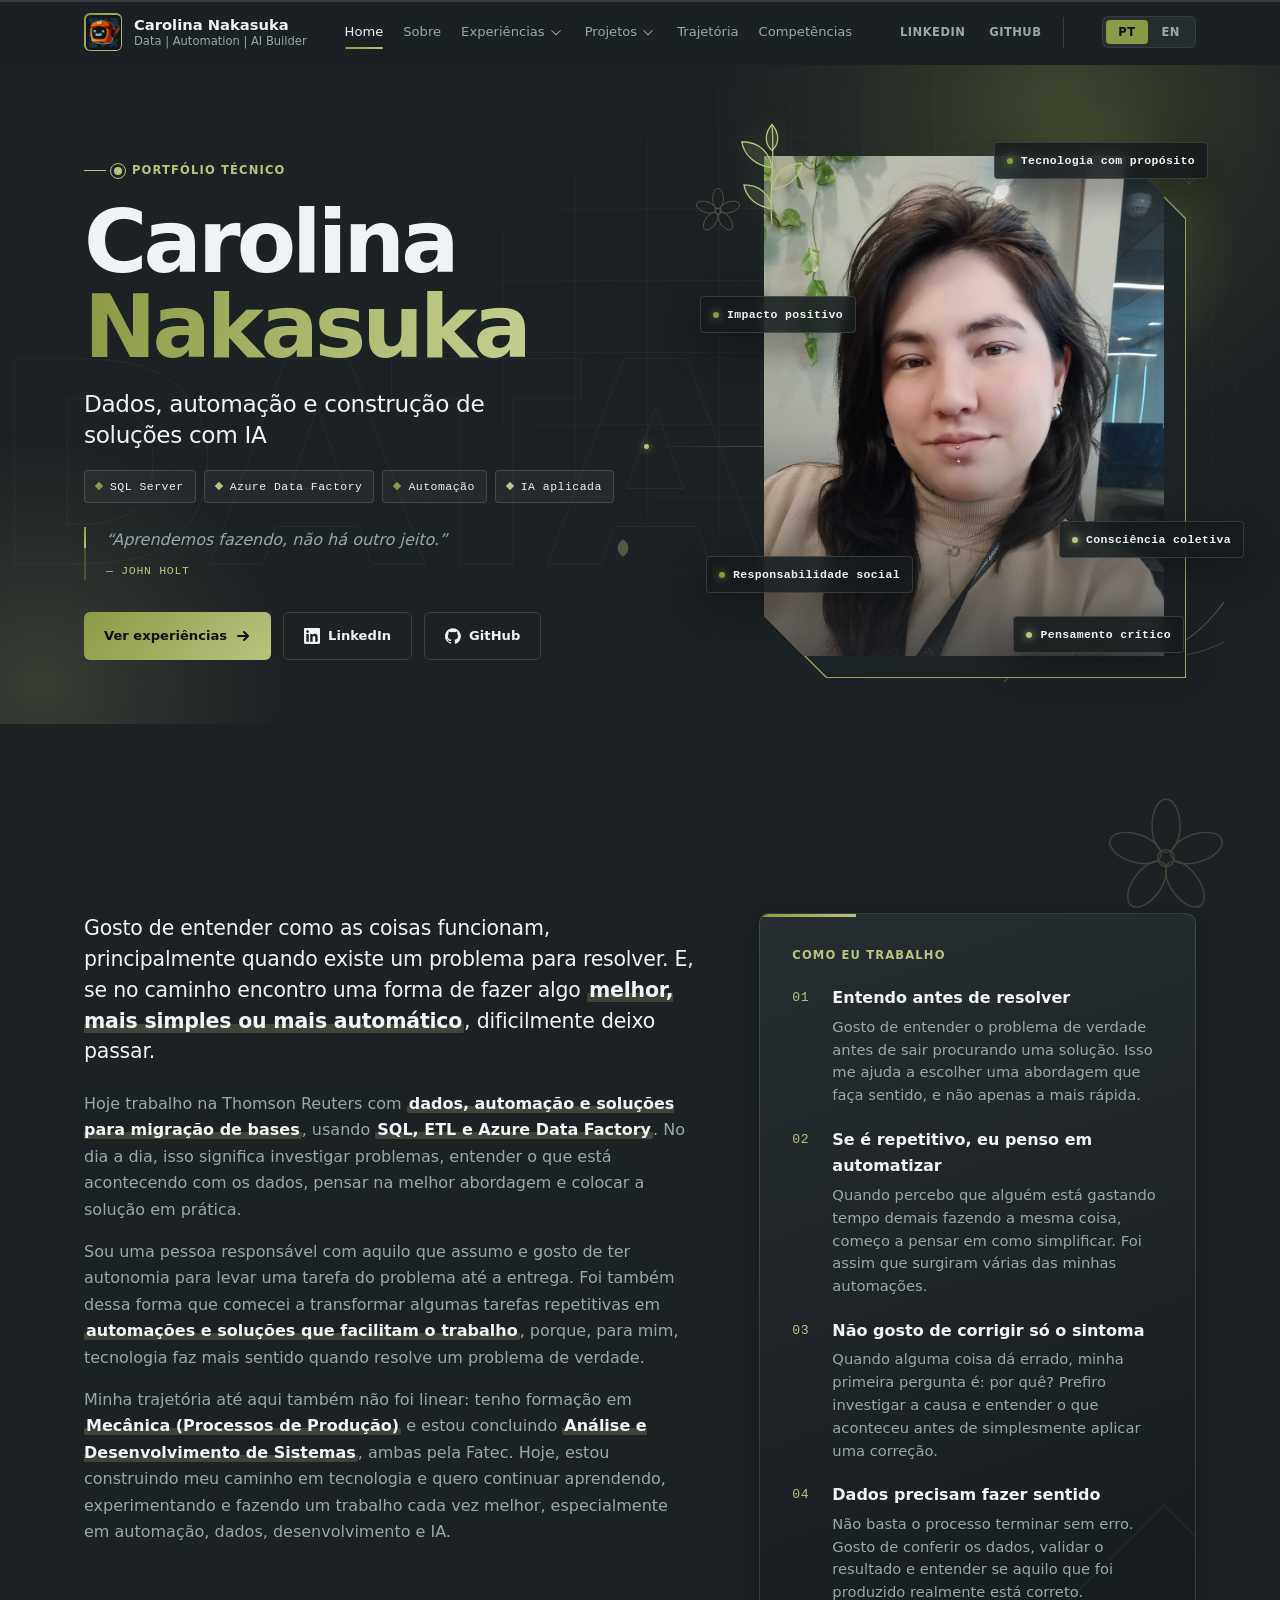
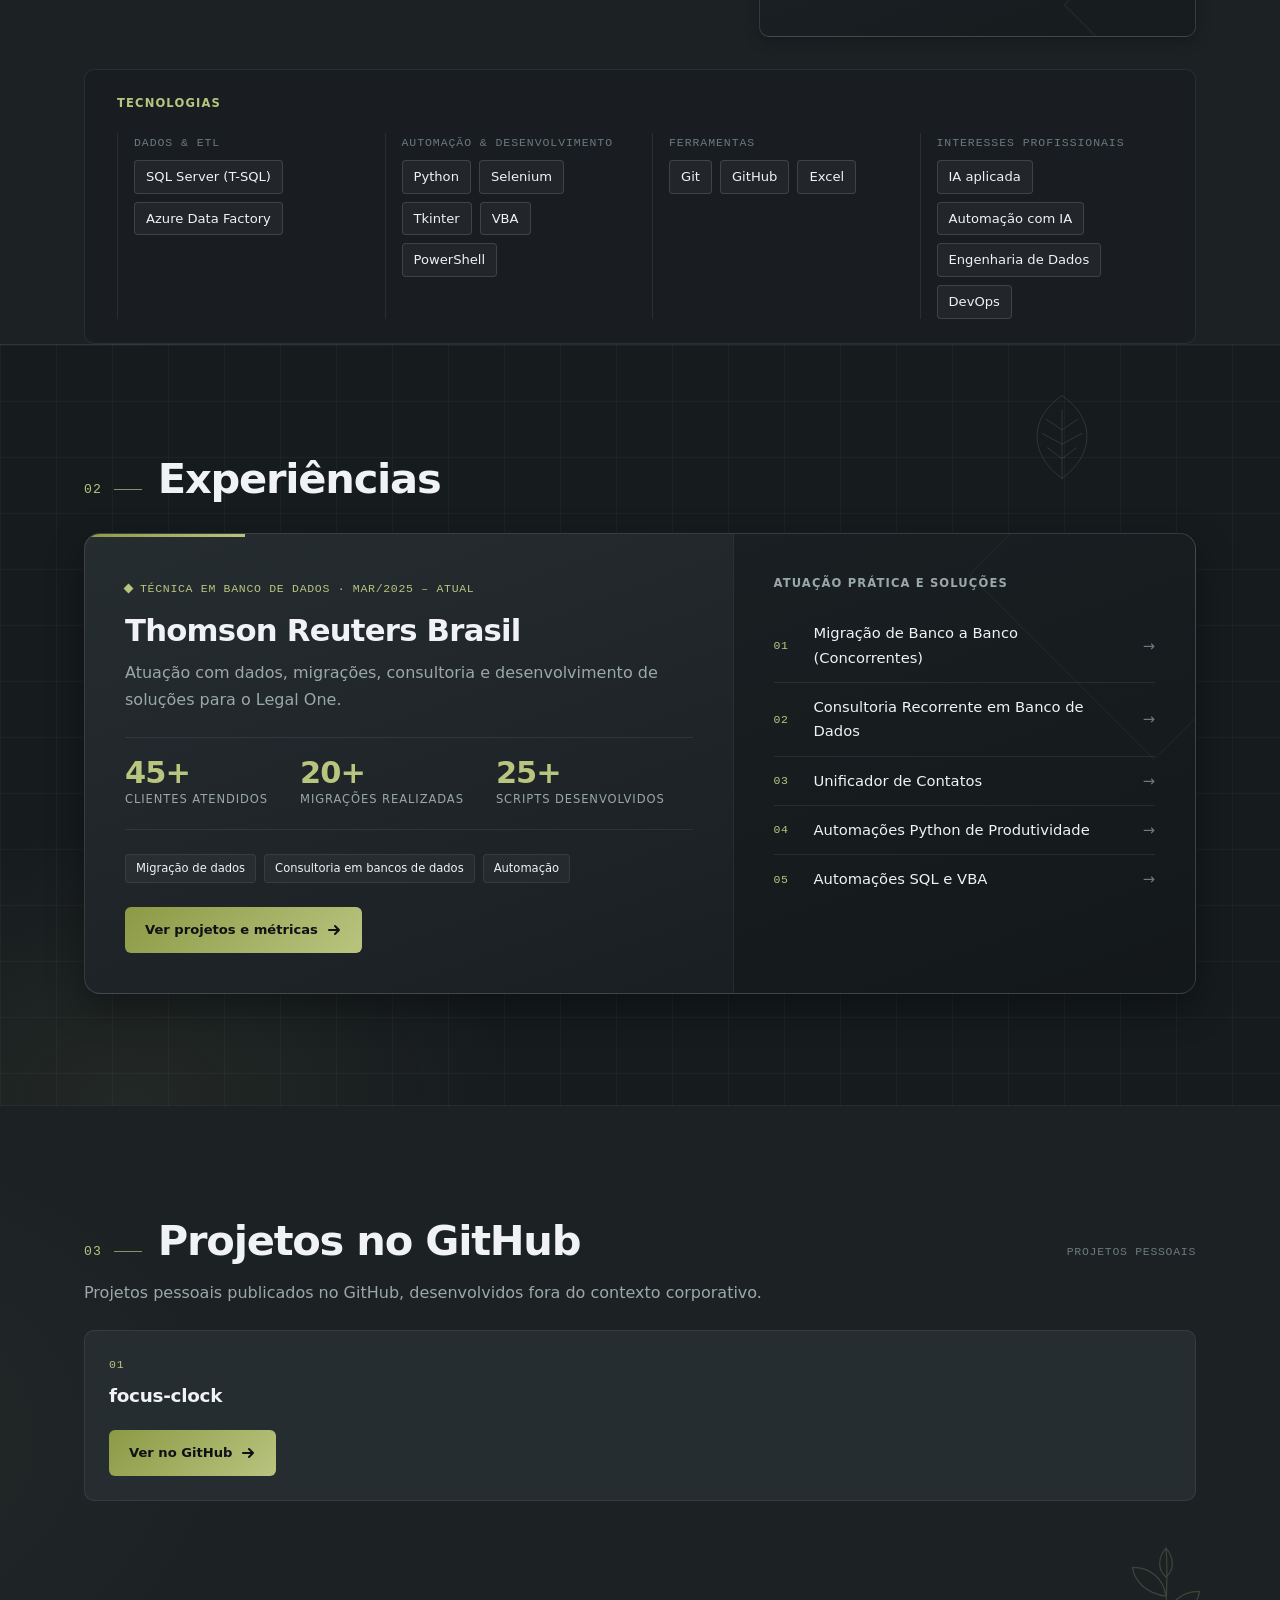
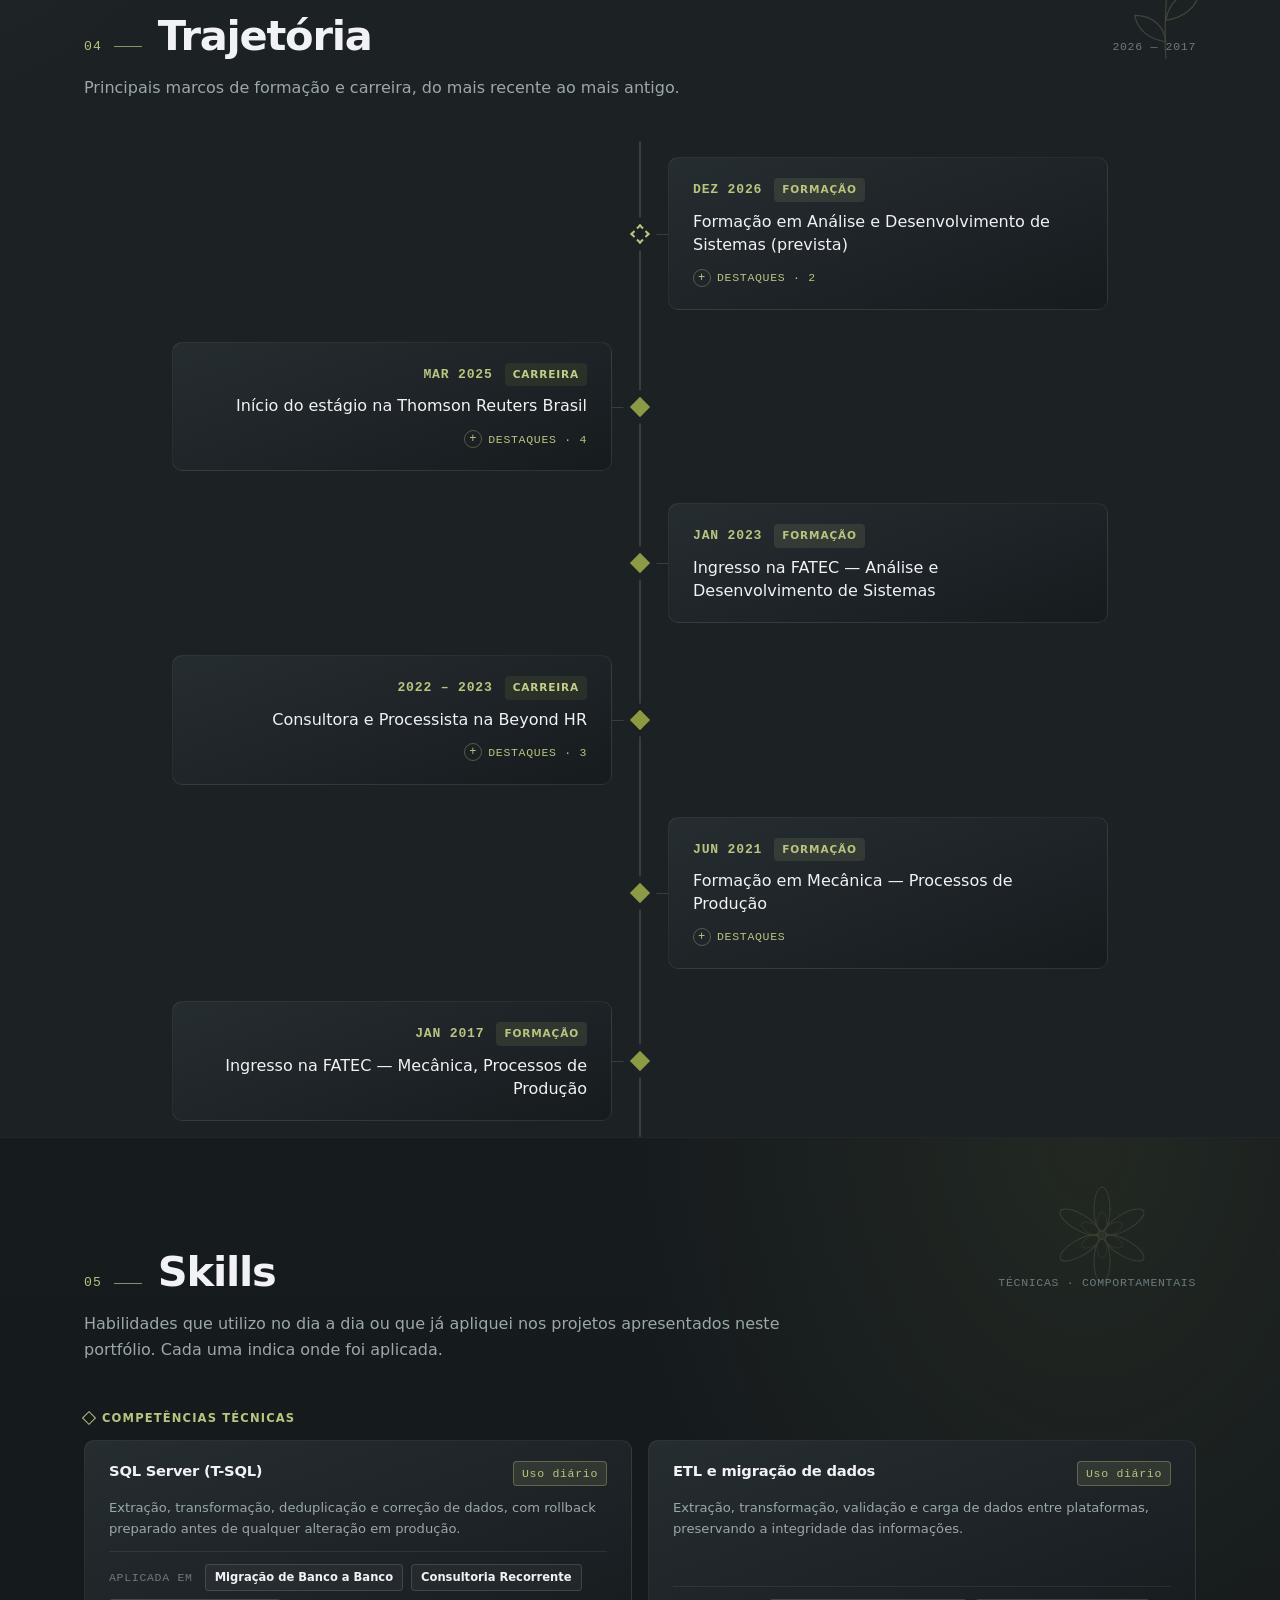
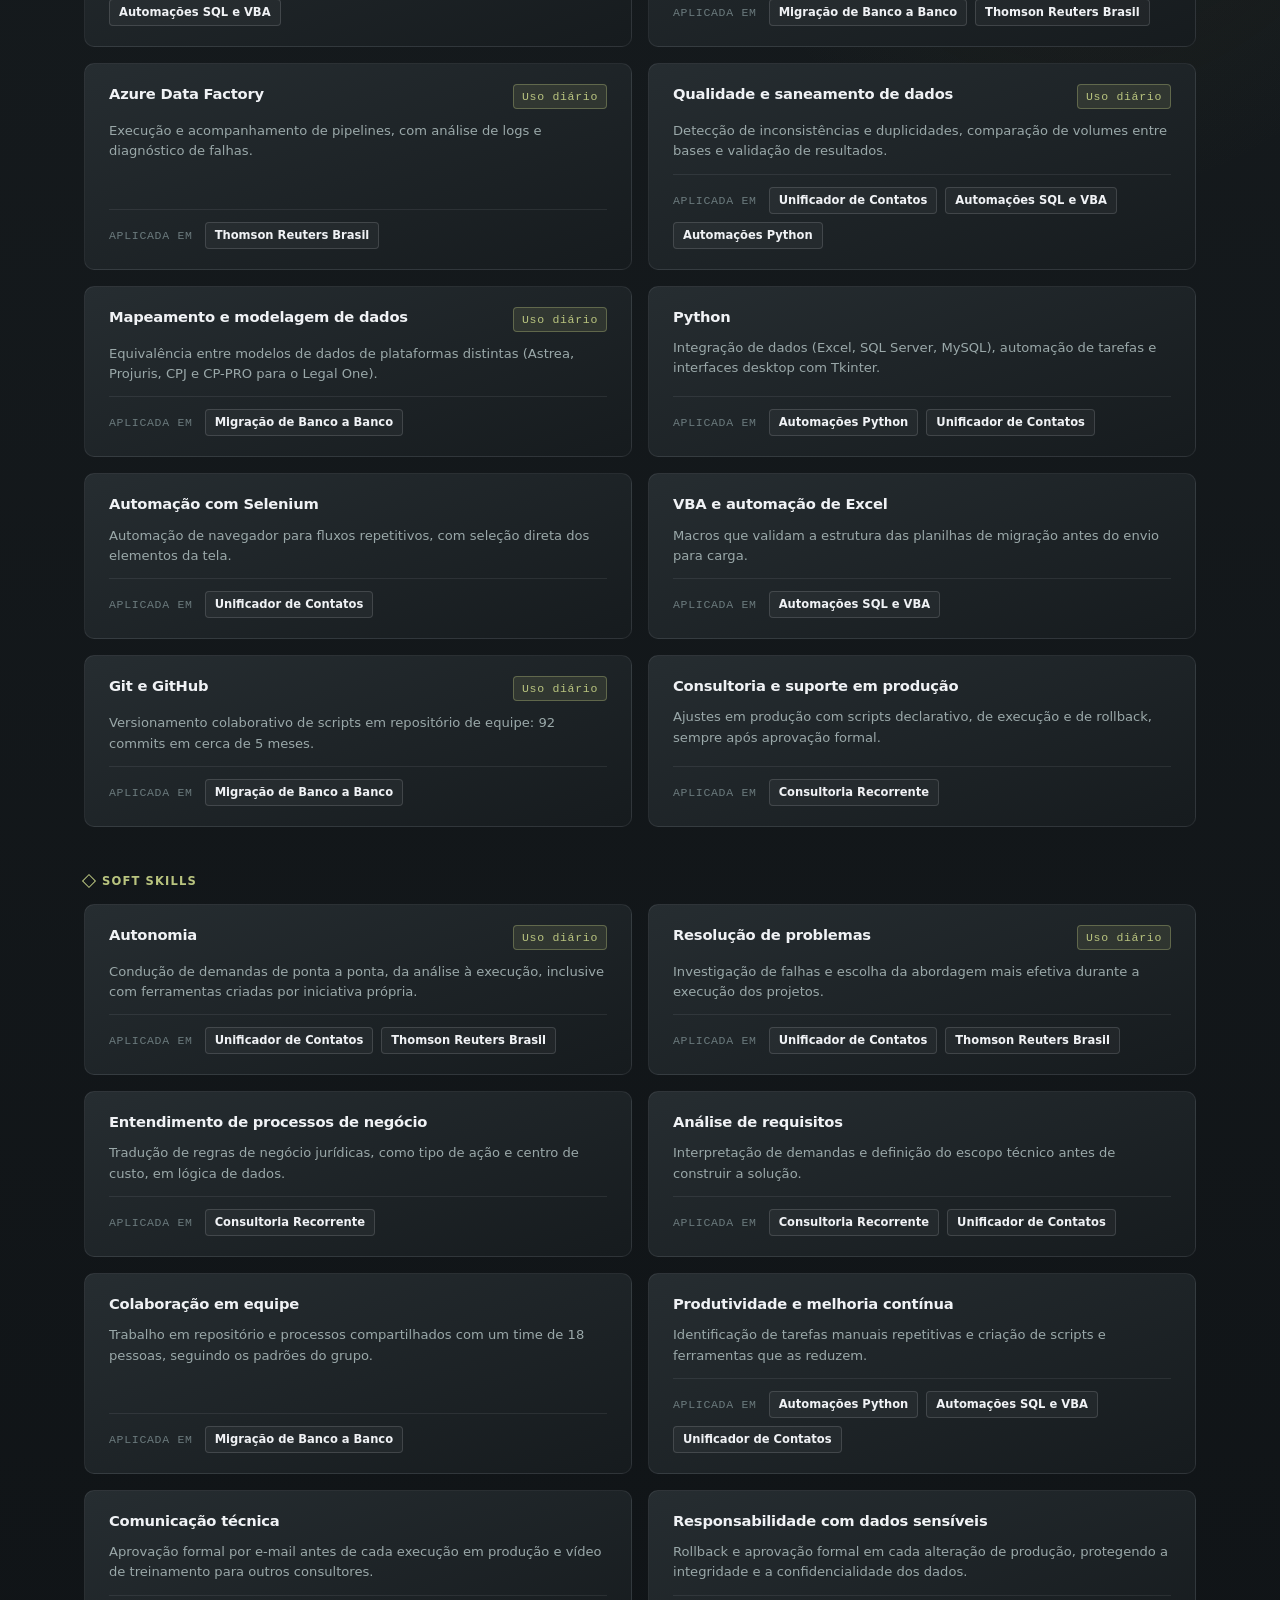
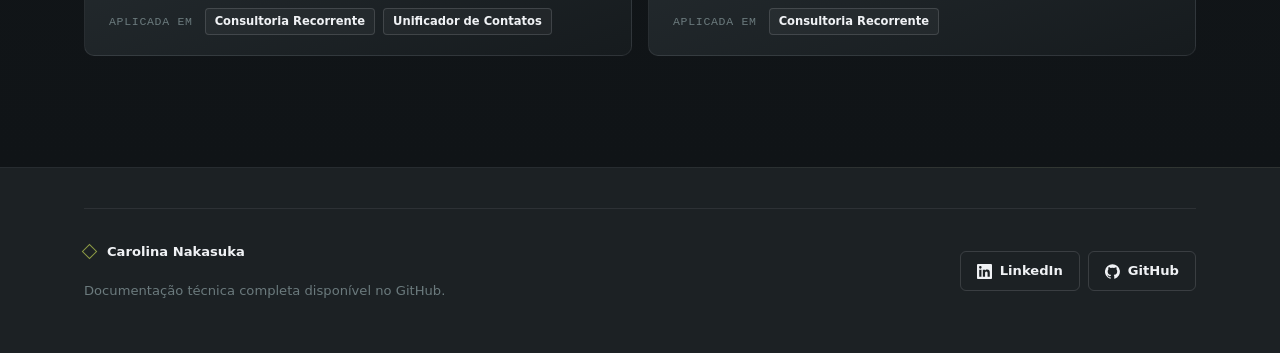
==== commit 00e660c3: "Experience card: third metric scripts developed; rename projects heading Co-Authored-By: Claude Sonn" ====
--- a/site/index.html
+++ b/site/index.html
@@ -177,7 +177,7 @@
         <ul class="exp-stats">
           <li><strong data-count="45+">45+</strong><span data-i18n="experiencias.stat1">clientes atendidos</span></li>
           <li><strong data-count="20+">20+</strong><span data-i18n="experiencias.stat2">migrações realizadas</span></li>
-          <li><strong data-count="25+">25+</strong><span data-i18n="experiencias.stat3">migrações realizadas</span></li>
+          <li><strong data-count="25+">25+</strong><span data-i18n="experiencias.stat3">scripts desenvolvidos</span></li>
         </ul>
         <div class="chip-list chip-list--card">
           <span class="chip" data-i18n="experiencias.legalOne.tag1">Migração de dados</span>
@@ -187,7 +187,7 @@
         <a class="btn" href="experiencias/thomson-reuters.html"><span data-i18n="experiencias.ver">Ver projetos e métricas</span><svg class="btn-arrow" viewBox="0 0 16 16" fill="none" stroke="currentColor" stroke-width="2" stroke-linecap="round" stroke-linejoin="round" aria-hidden="true"><path d="M3 8h10M9 4l4 4-4 4"/></svg></a>
       </div>
       <div class="experience-side">
-        <p class="experience-side-title" data-i18n="experiencias.legalOne.projetosTitulo">Projetos documentados</p>
+        <p class="experience-side-title" data-i18n="experiencias.legalOne.projetosTitulo">Atuação prática e soluções</p>
         <ol class="exp-projects" id="exp-projects" data-base="projetos/"></ol>
       </div>
     </article>
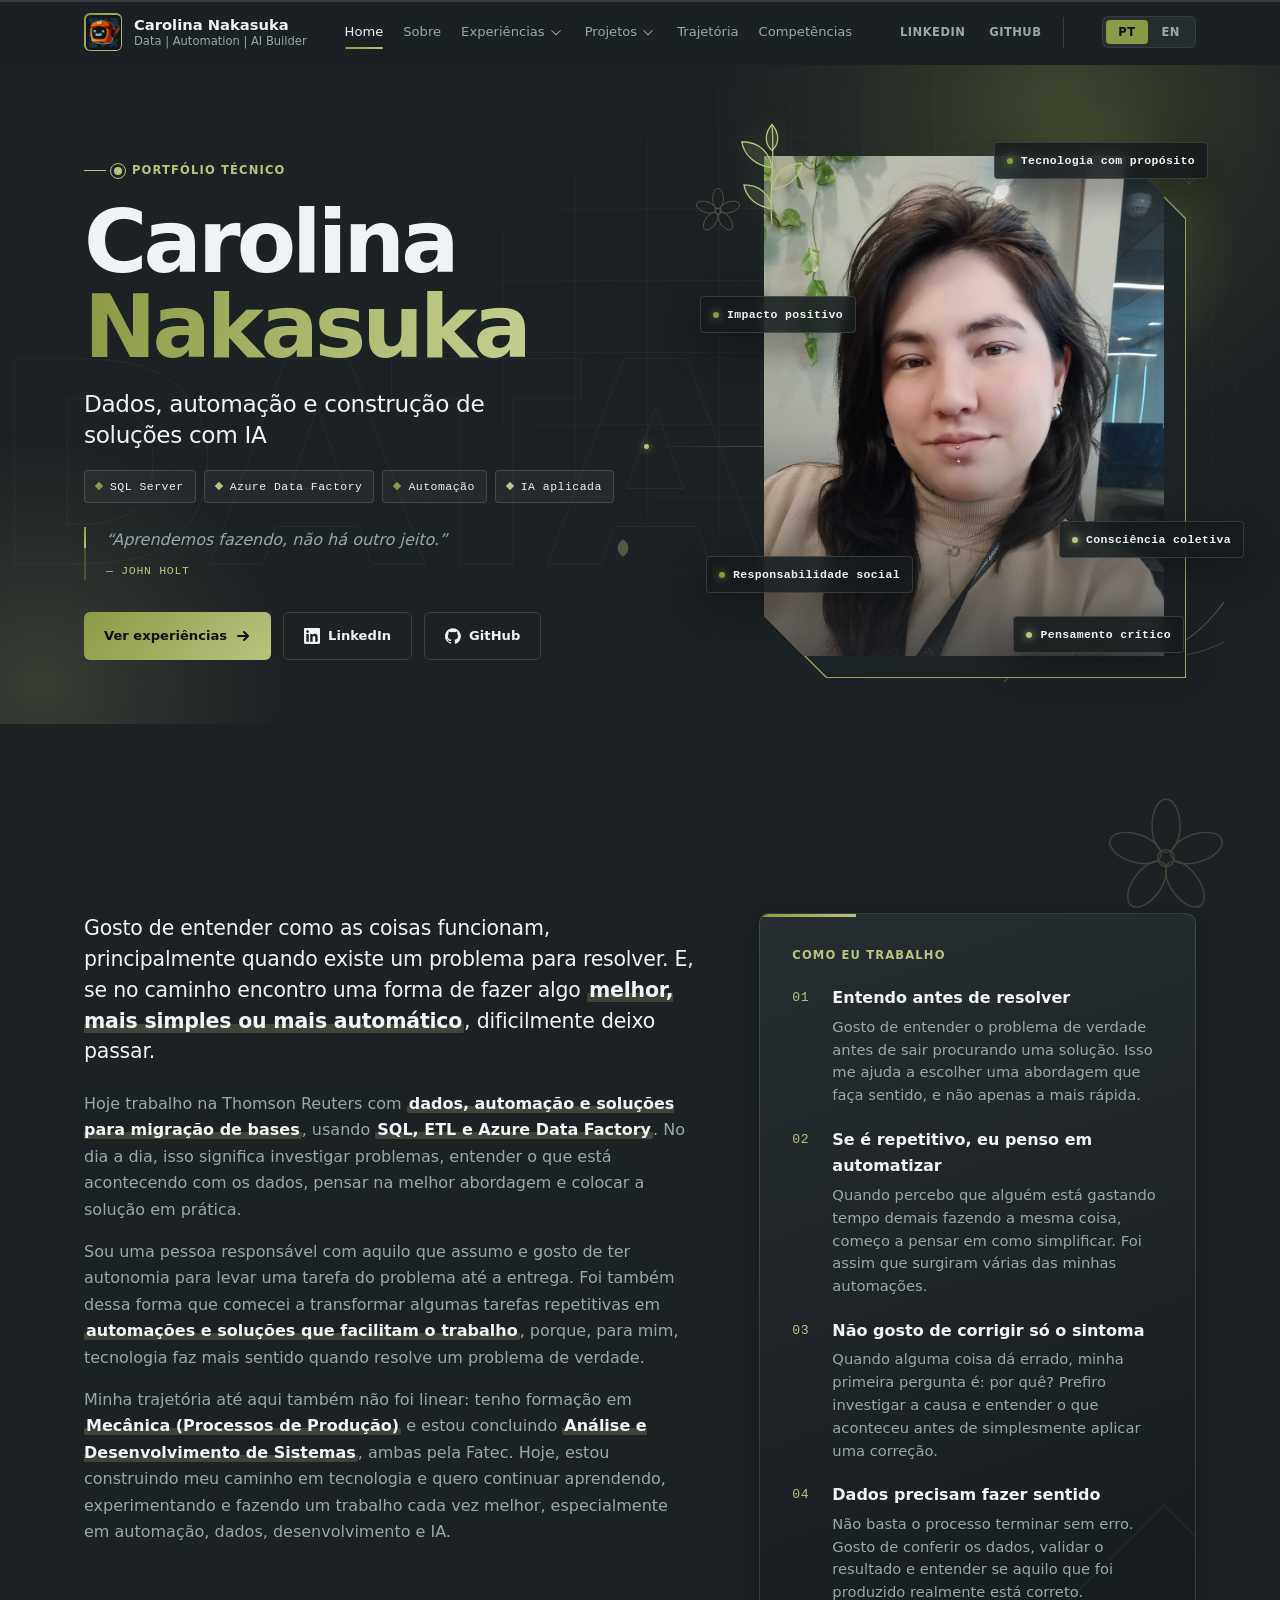
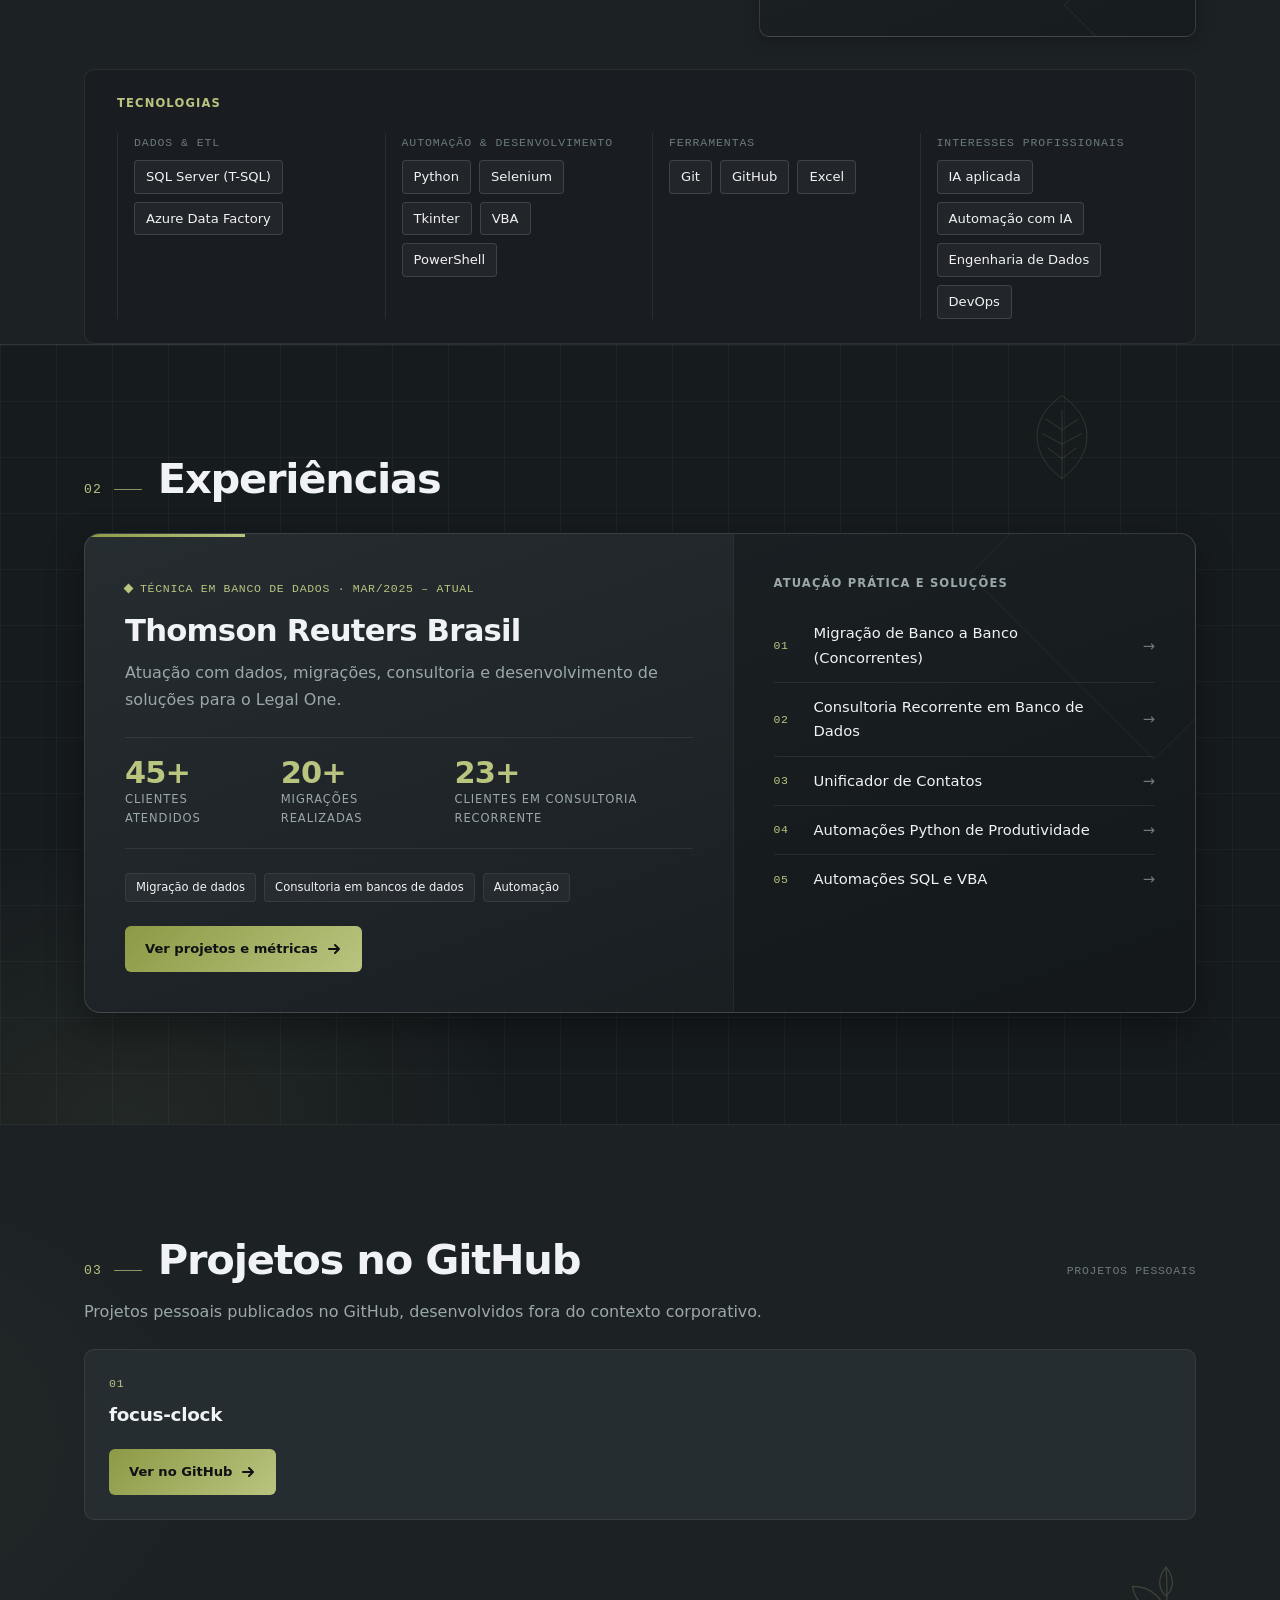
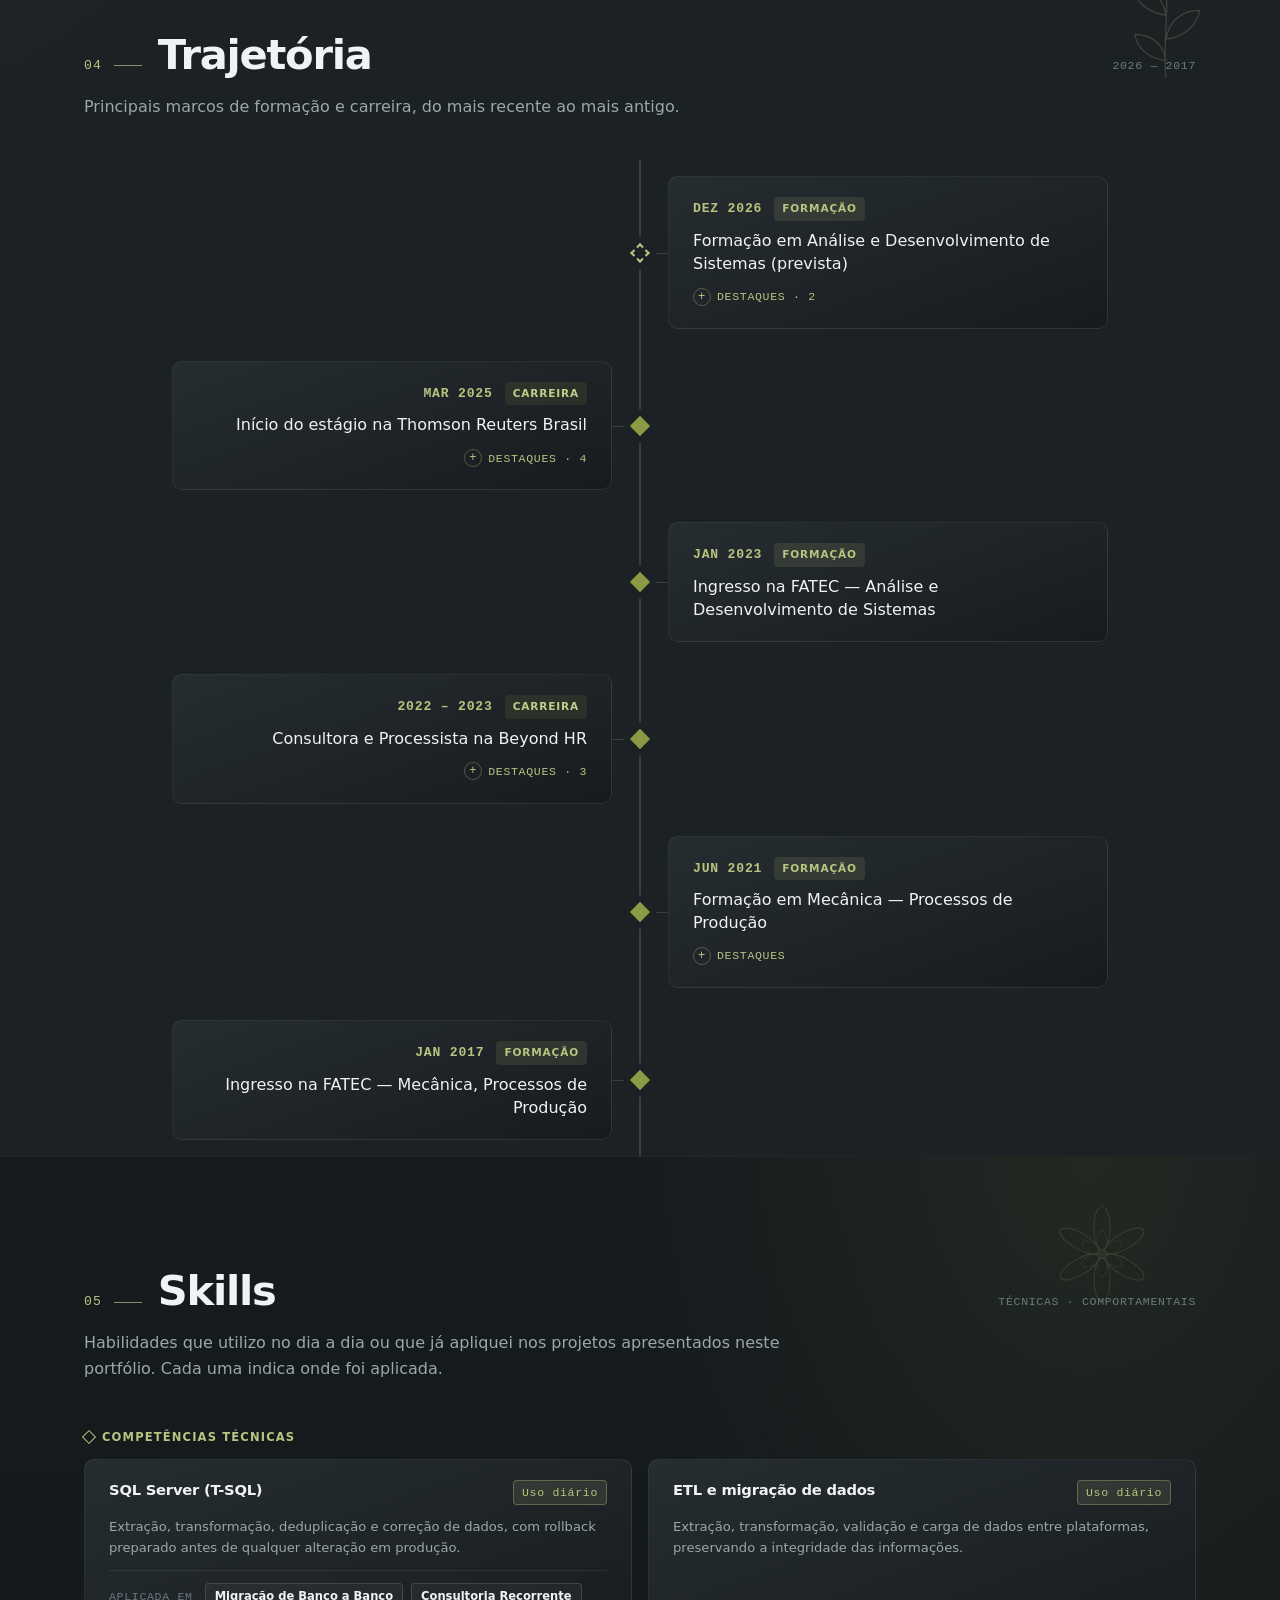
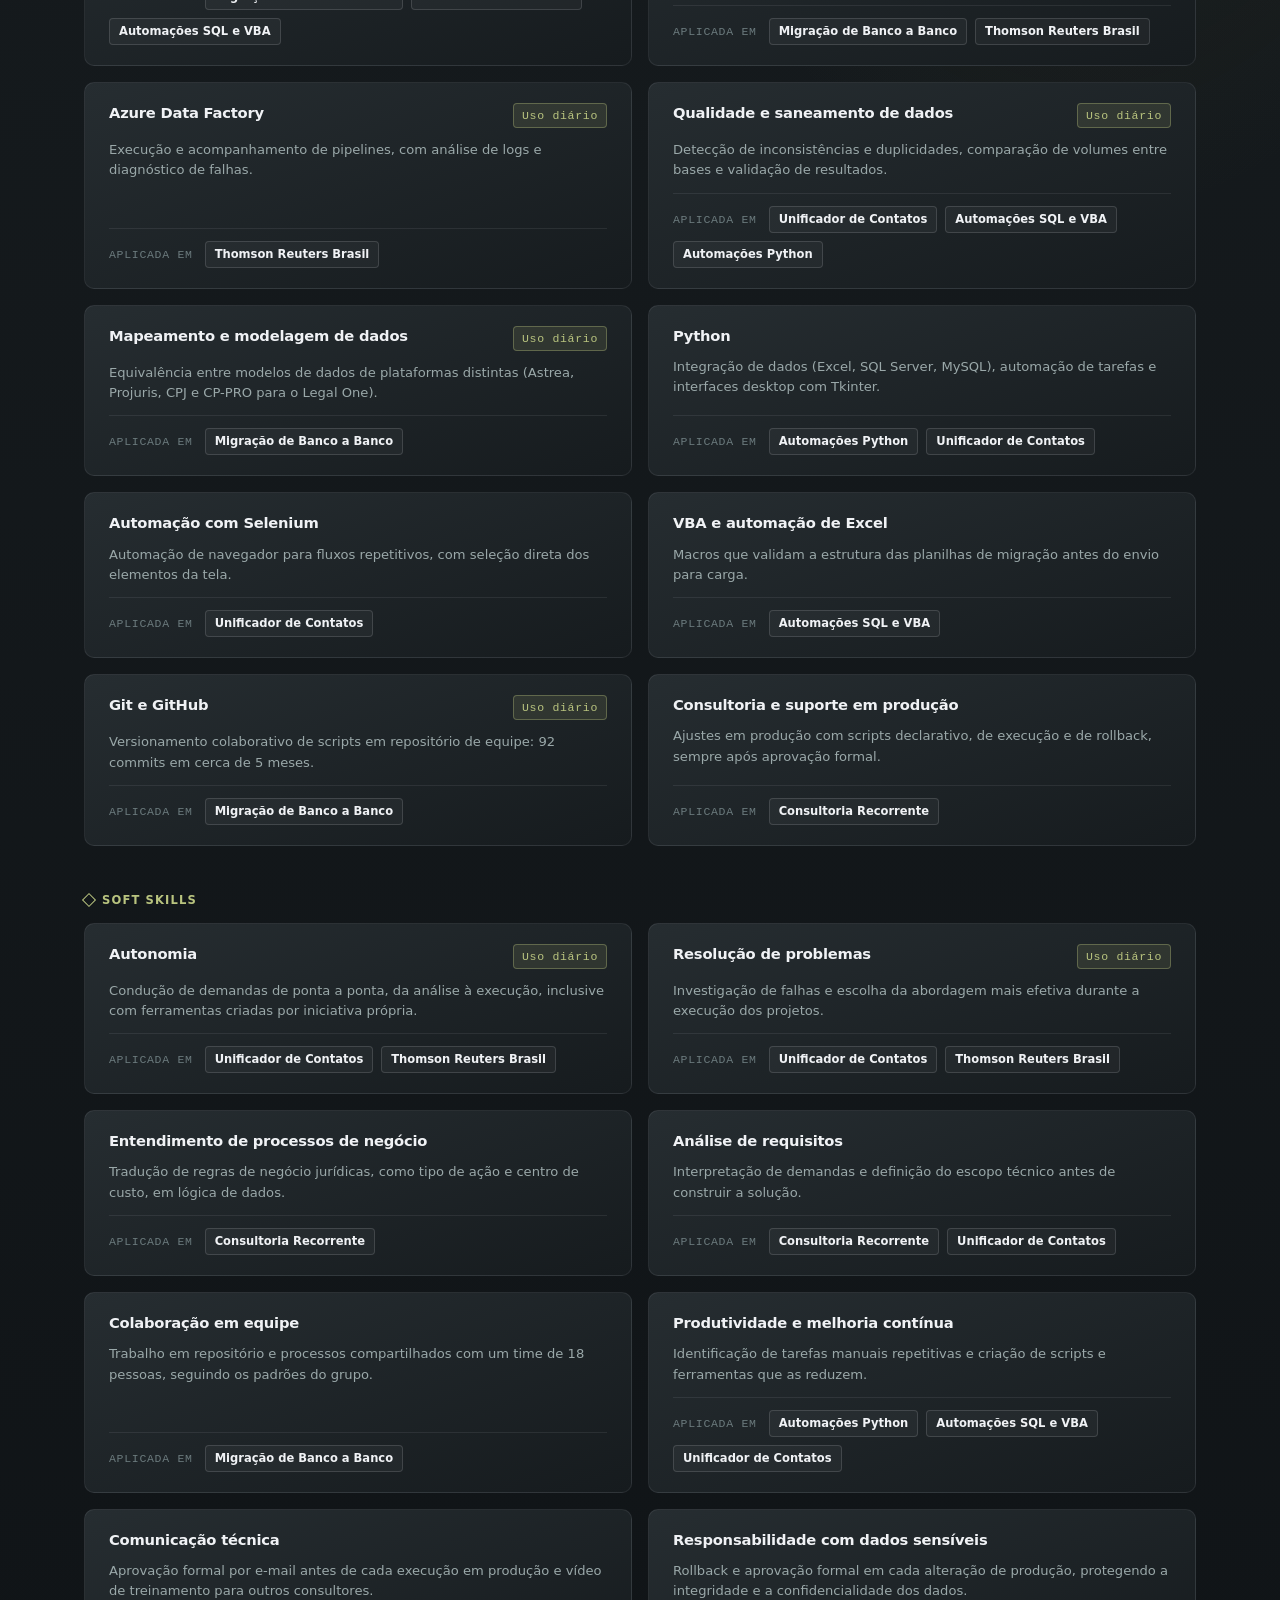
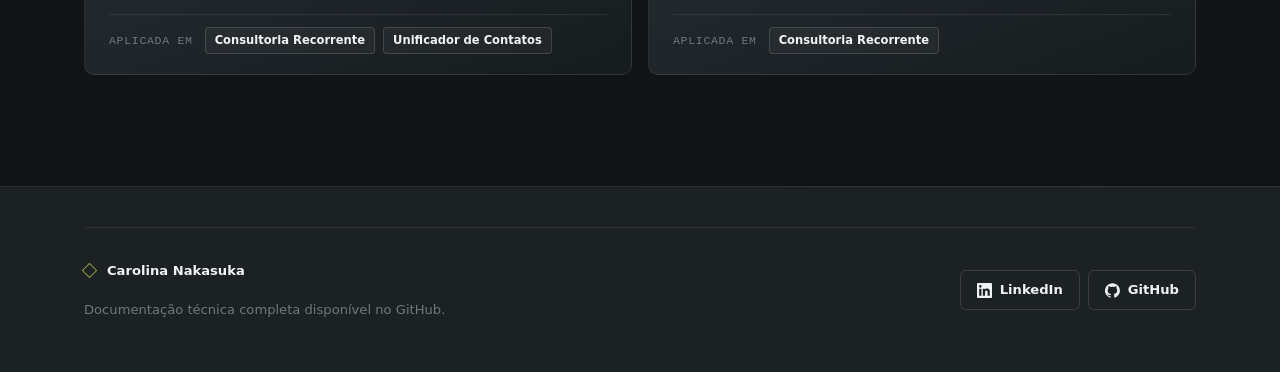
==== commit 5dd8de69: "Remove scripts metric; cover card third stat is recurring consulting clients Co-Authored-By: Claude " ====
--- a/site/index.html
+++ b/site/index.html
@@ -177,7 +177,7 @@
         <ul class="exp-stats">
           <li><strong data-count="45+">45+</strong><span data-i18n="experiencias.stat1">clientes atendidos</span></li>
           <li><strong data-count="20+">20+</strong><span data-i18n="experiencias.stat2">migrações realizadas</span></li>
-          <li><strong data-count="25+">25+</strong><span data-i18n="experiencias.stat3">scripts desenvolvidos</span></li>
+          <li><strong data-count="23+">23+</strong><span data-i18n="experiencias.stat3">clientes em consultoria recorrente</span></li>
         </ul>
         <div class="chip-list chip-list--card">
           <span class="chip" data-i18n="experiencias.legalOne.tag1">Migração de dados</span>
--- a/site/style.css
+++ b/site/style.css
@@ -1948,6 +1948,17 @@
   font-size: clamp(2.2rem, 4.6vw, 3.4rem);
   display: block;
 }
+
+.metrics-grid { grid-template-columns: repeat(3, minmax(0, 1fr)); }
+@media (max-width: 800px) { .metrics-grid { grid-template-columns: repeat(2, minmax(0, 1fr)); } }
+@media (max-width: 480px) { .metrics-grid { grid-template-columns: 1fr; } }
+.exp-split { display: grid; grid-template-columns: minmax(0, 1fr) minmax(0, 1fr); gap: var(--space-12); align-items: start; }
+.exp-split .atuacao-list { max-width: none; }
+@media (max-width: 900px) { .exp-split { grid-template-columns: 1fr; gap: var(--space-10); } }
+
+.exp-desc { max-width: 74ch; display: grid; gap: var(--space-4); margin-top: var(--space-5); }
+.exp-desc p { margin: 0; color: var(--text-muted); font-size: var(--fs-md); line-height: 1.7; }
+.exp-desc a { font-weight: 600; text-decoration: underline; text-underline-offset: 3px; text-decoration-color: var(--mint-line); }
 
 .hero--compact .subtitle {
   color: var(--text-muted);
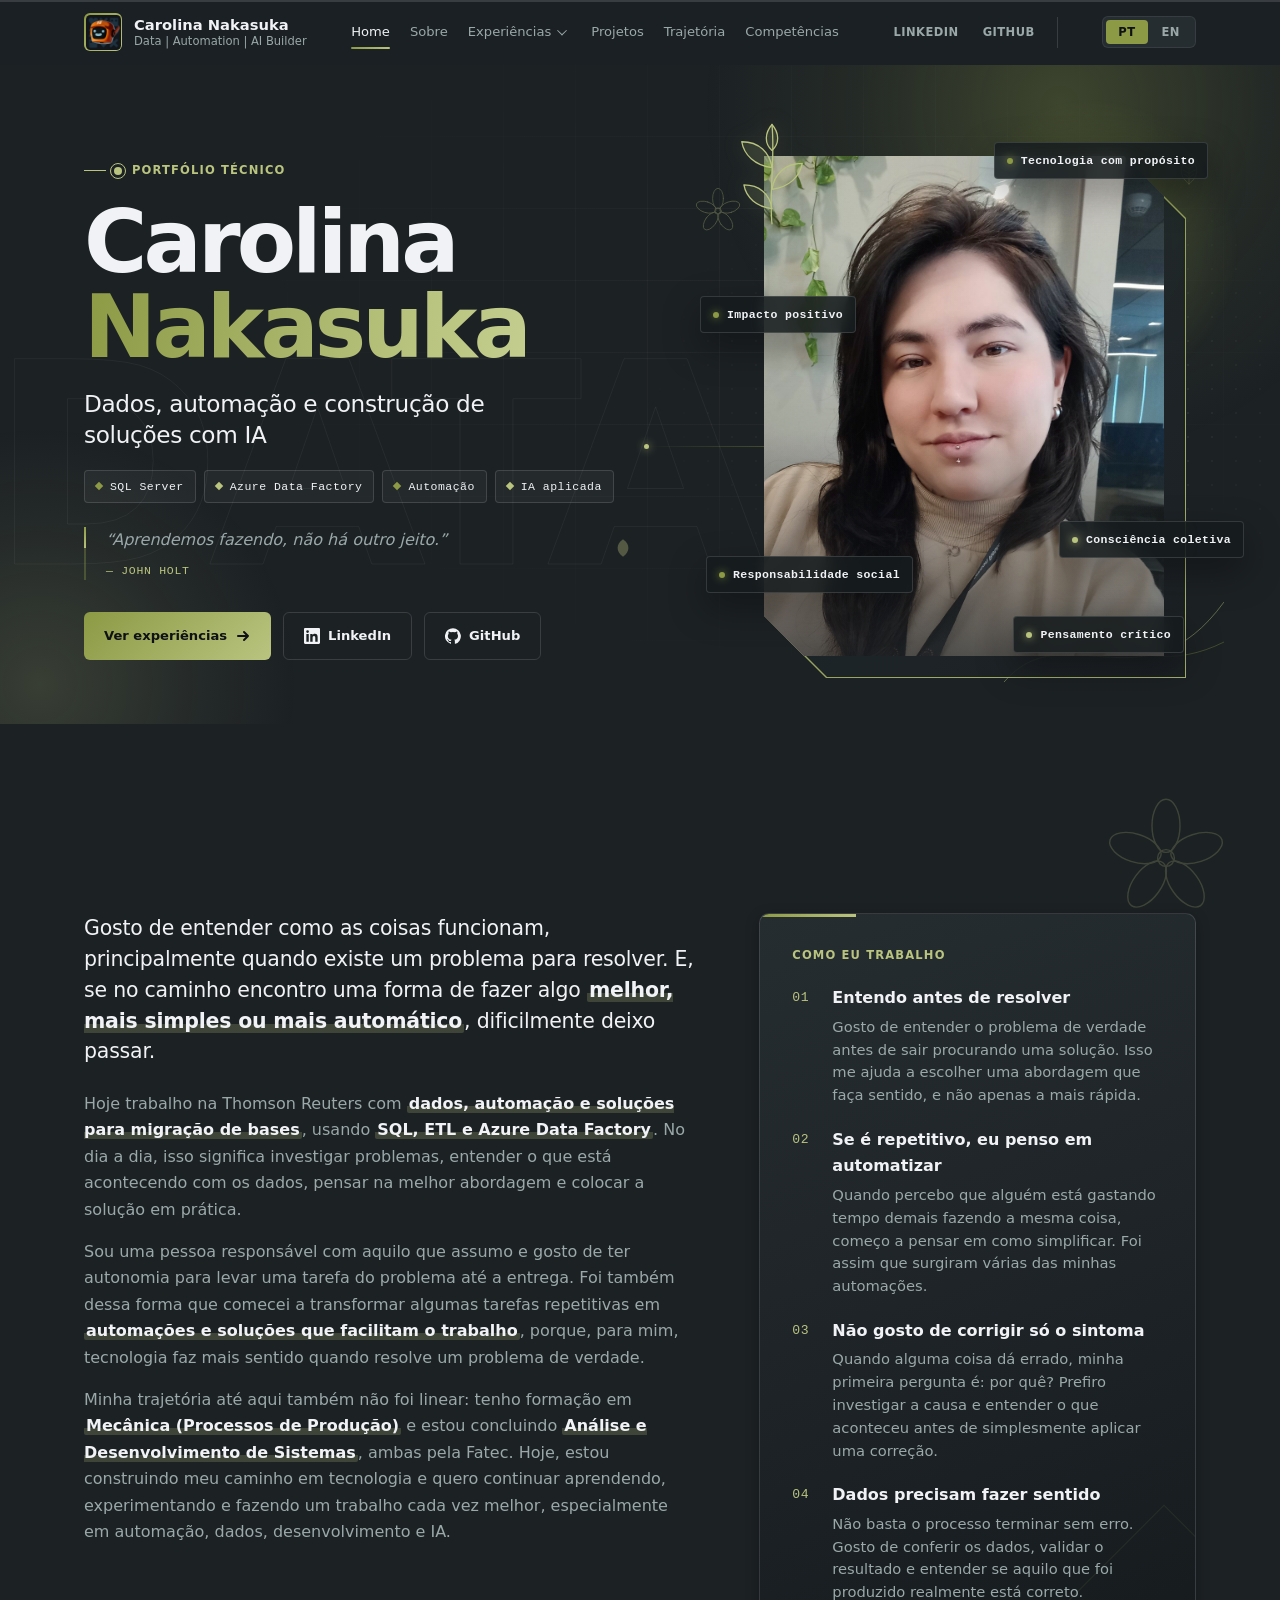
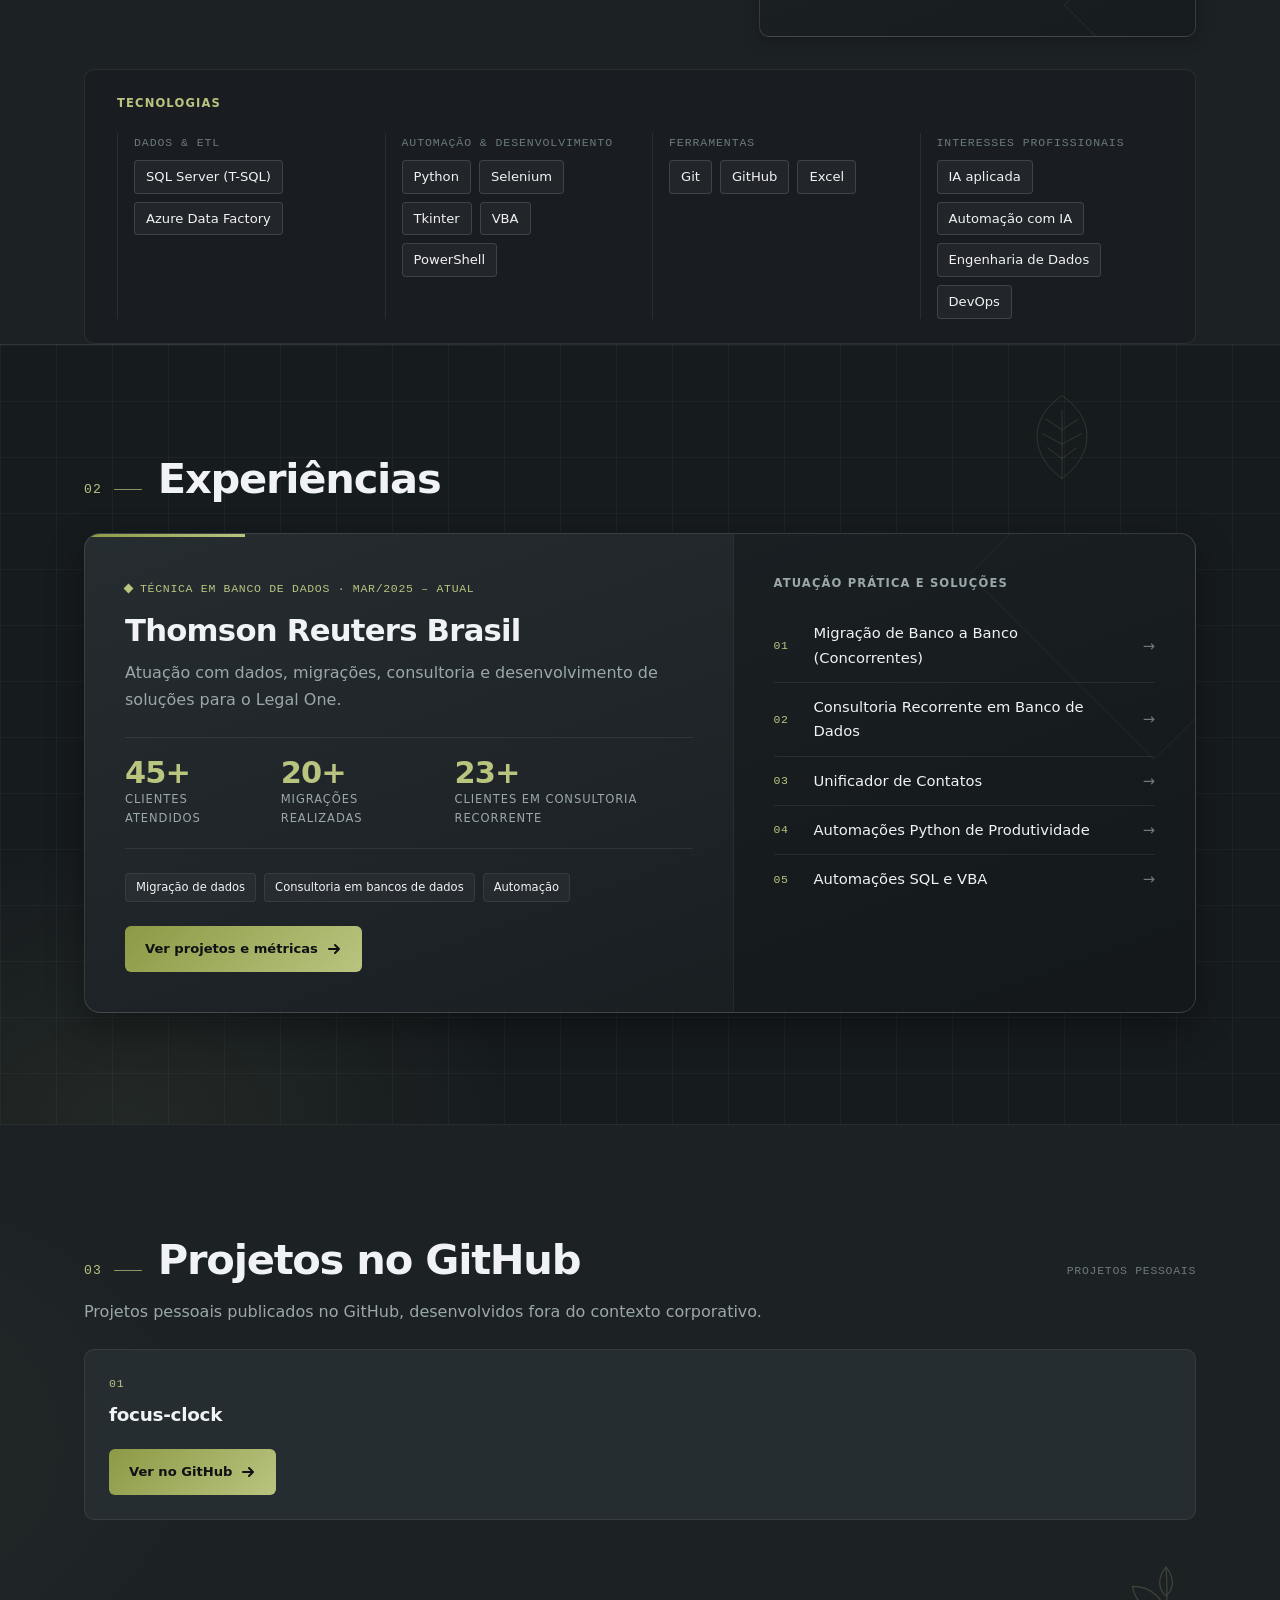
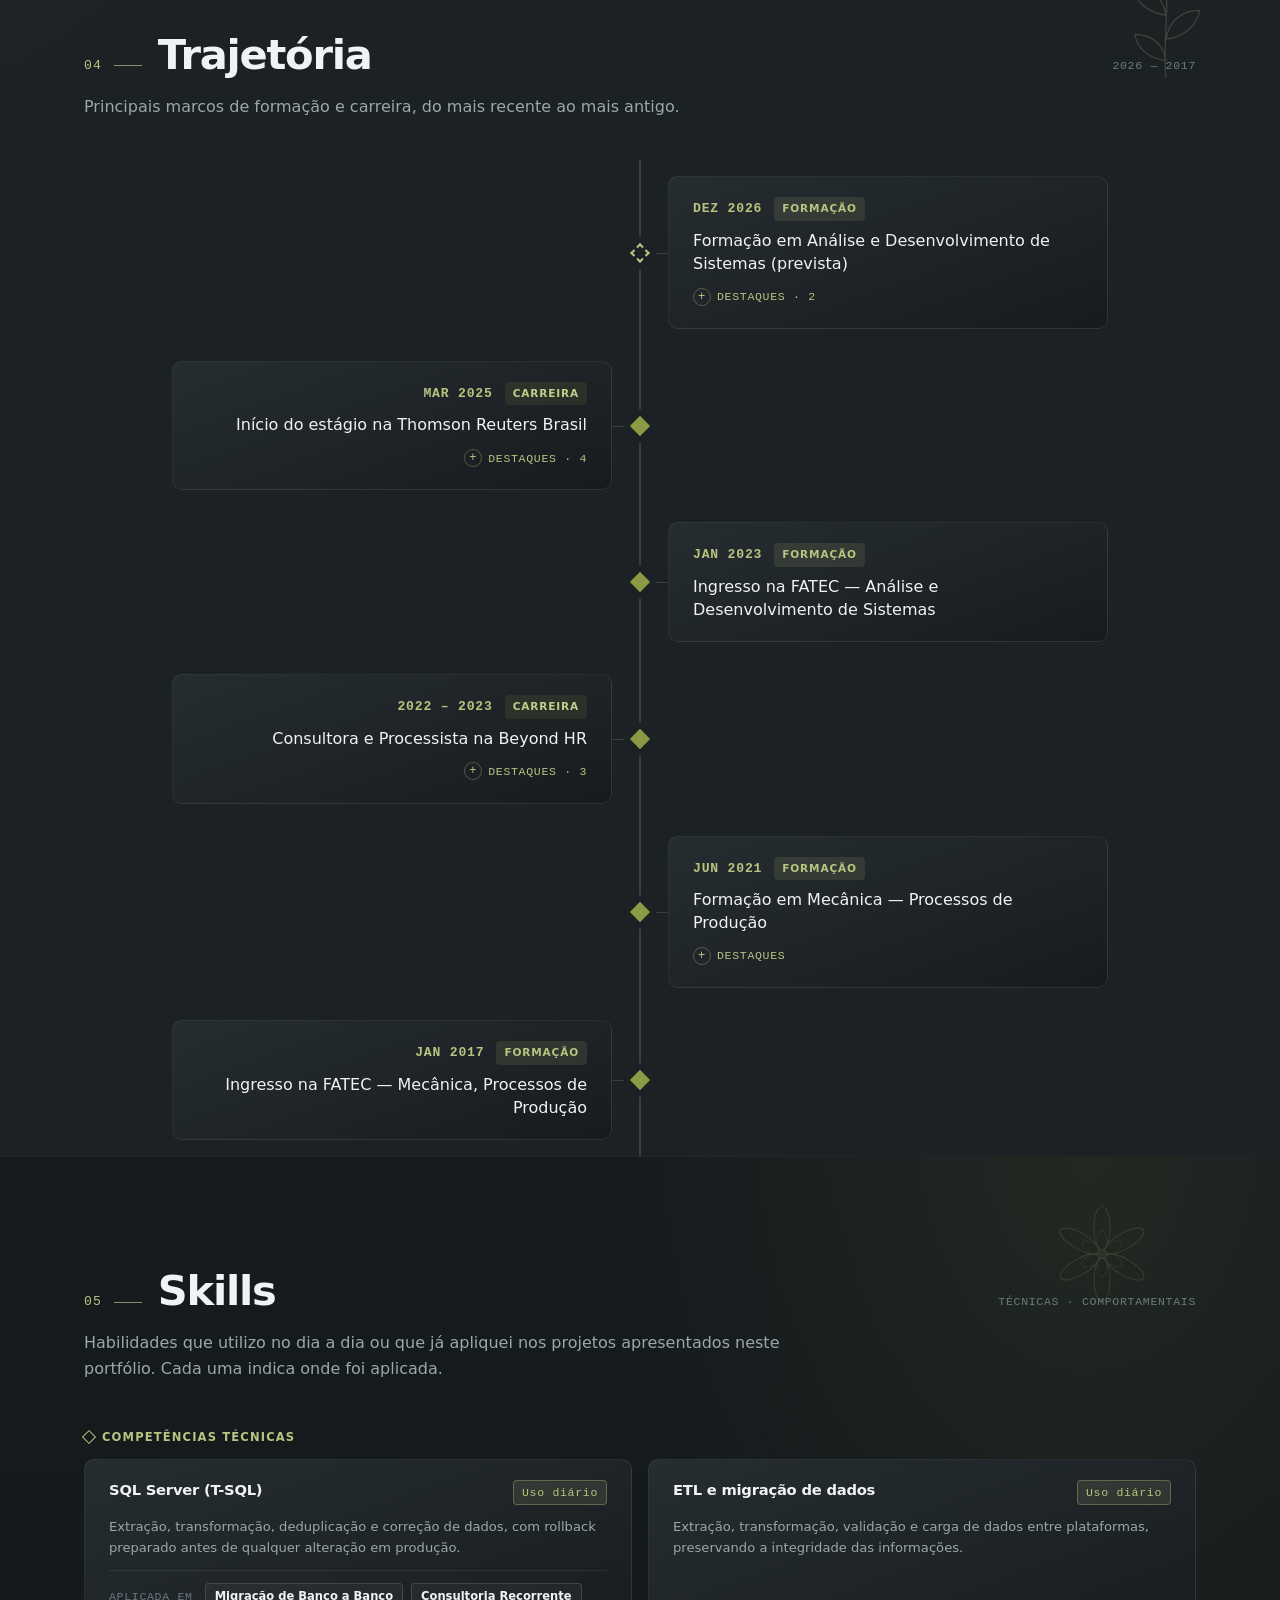
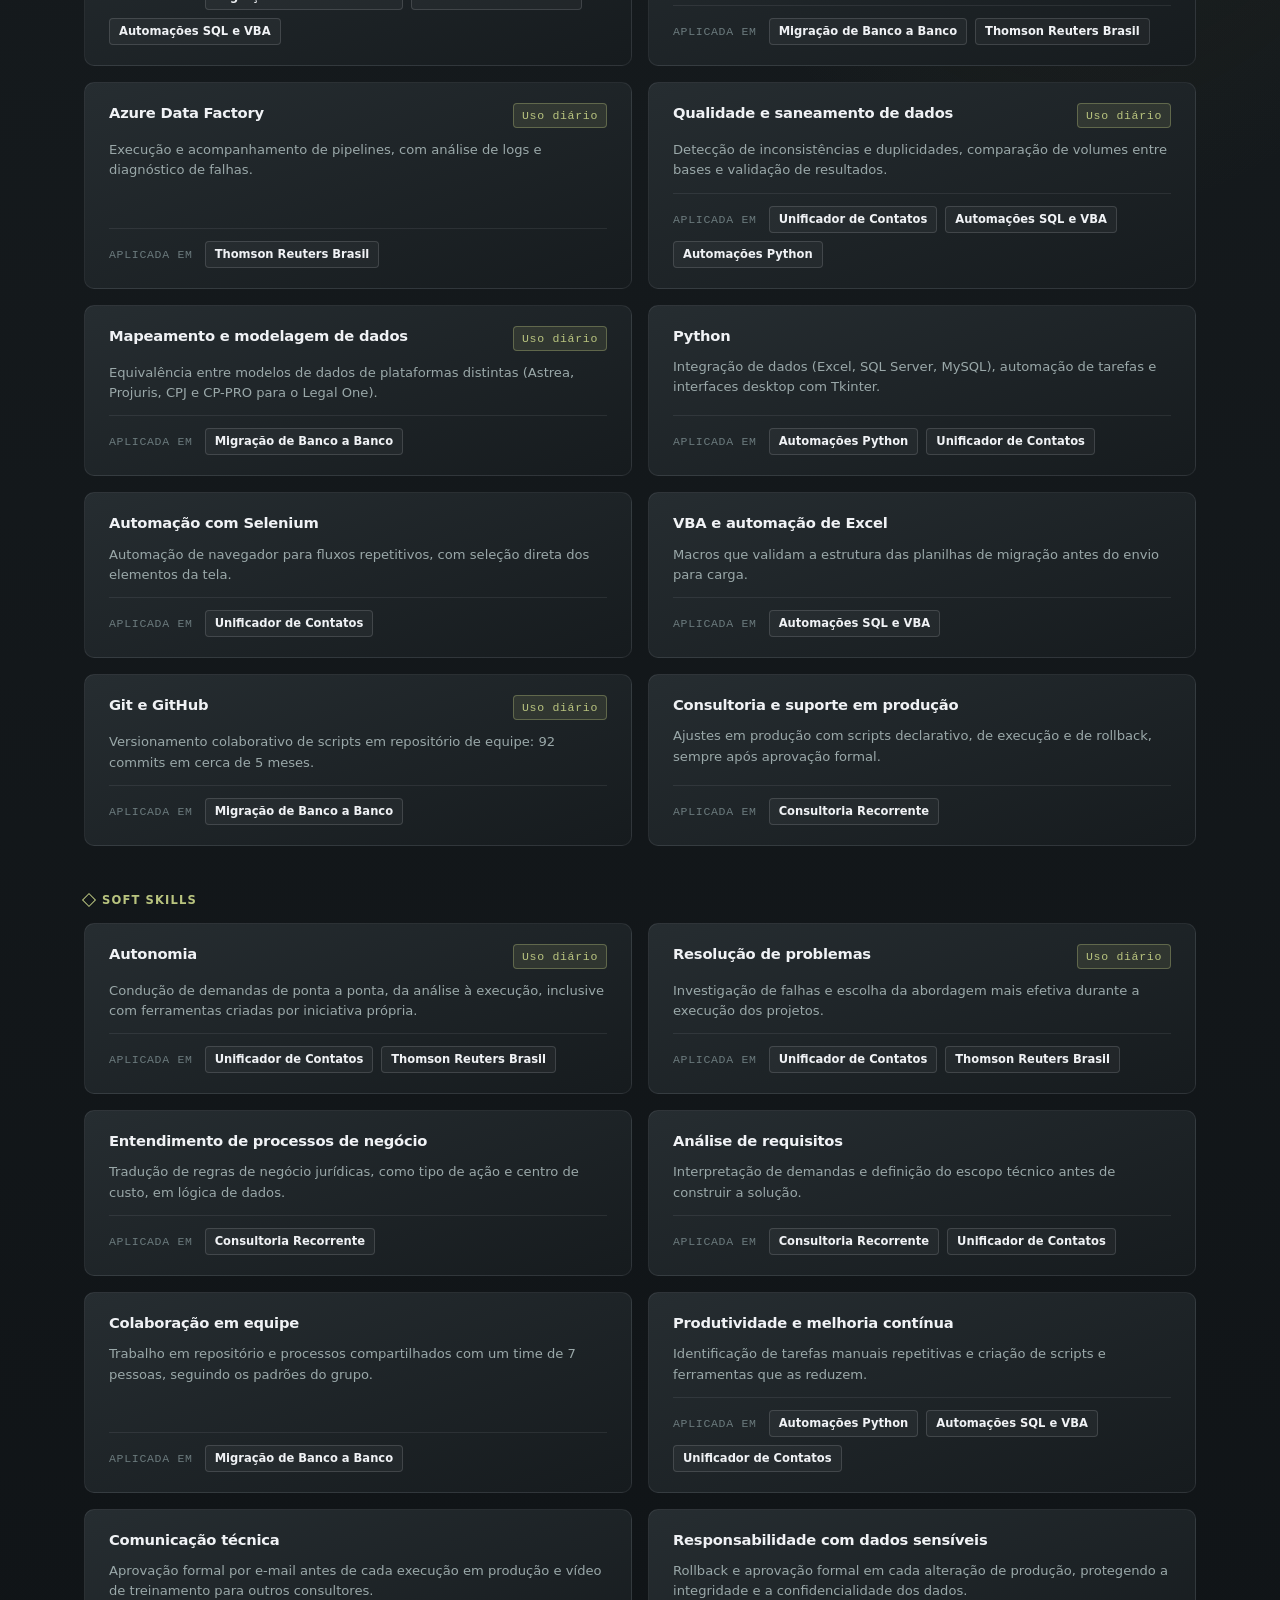
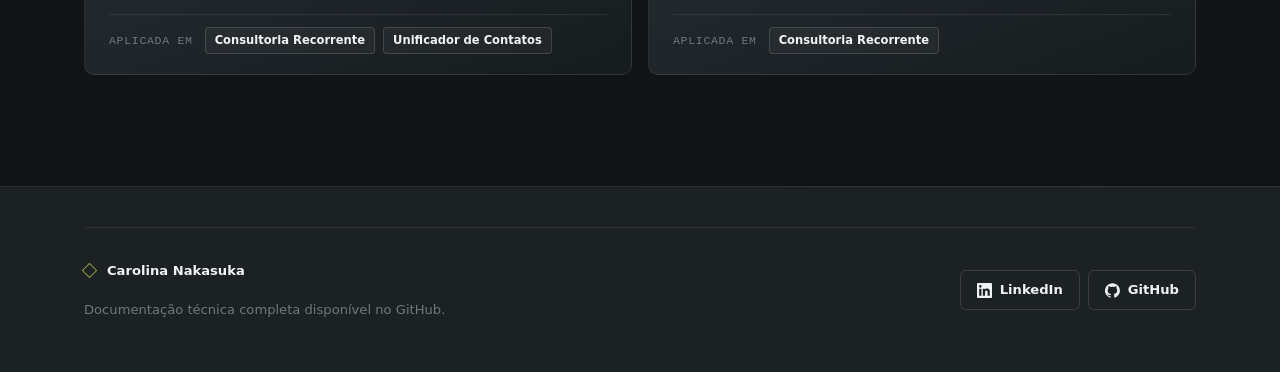
==== commit 5c56d6f2: "Menu: Projetos is now a plain link (no dropdown); project pages highlight Experiencias Co-Authored-B" ====
--- a/site/index.html
+++ b/site/index.html
@@ -28,11 +28,7 @@
         <button type="button" class="nav-caret" aria-expanded="false" aria-controls="menu-experiencias" aria-label="Abrir submenu" data-i18n-aria="aria.submenu"></button>
         <ul class="nav-menu" id="menu-experiencias"></ul>
       </div>
-      <div class="nav-item has-menu">
-        <a href="#projetos" data-i18n="nav.projetos">Projetos</a>
-        <button type="button" class="nav-caret" aria-expanded="false" aria-controls="menu-projetos" aria-label="Abrir submenu" data-i18n-aria="aria.submenu"></button>
-        <ul class="nav-menu" id="menu-projetos"></ul>
-      </div>
+      <a href="#projetos" data-i18n="nav.projetos">Projetos</a>
       <a href="#trajetoria" data-i18n="nav.trajetoria">Trajetória</a>
       <a href="#skills" data-i18n="nav.competencias">Skills</a>
     </nav>
--- a/site/style.css
+++ b/site/style.css
@@ -1952,6 +1952,15 @@
 .metrics-grid { grid-template-columns: repeat(3, minmax(0, 1fr)); }
 @media (max-width: 800px) { .metrics-grid { grid-template-columns: repeat(2, minmax(0, 1fr)); } }
 @media (max-width: 480px) { .metrics-grid { grid-template-columns: 1fr; } }
+.atuacao-list.atuacao-list--fronts { gap: var(--space-5); }
+.atuacao-list--fronts li { display: grid; gap: 4px; }
+.atuacao-list--fronts strong { color: var(--text); font-size: var(--fs-base); }
+.atuacao-list--fronts span { color: var(--text-muted); line-height: 1.6; }
+.atuacao-list--fronts a { font-weight: 600; text-decoration: underline; text-underline-offset: 3px; text-decoration-color: var(--mint-line); }
+
+.solve-intro { margin: 0 0 var(--space-5); color: var(--text-muted); line-height: 1.6; font-size: var(--fs-md); }
+
+.exp-split h2 { font-size: clamp(1.5rem, 2.3vw, 2rem); }
 .exp-split { display: grid; grid-template-columns: minmax(0, 1fr) minmax(0, 1fr); gap: var(--space-12); align-items: start; }
 .exp-split .atuacao-list { max-width: none; }
 @media (max-width: 900px) { .exp-split { grid-template-columns: 1fr; gap: var(--space-10); } }
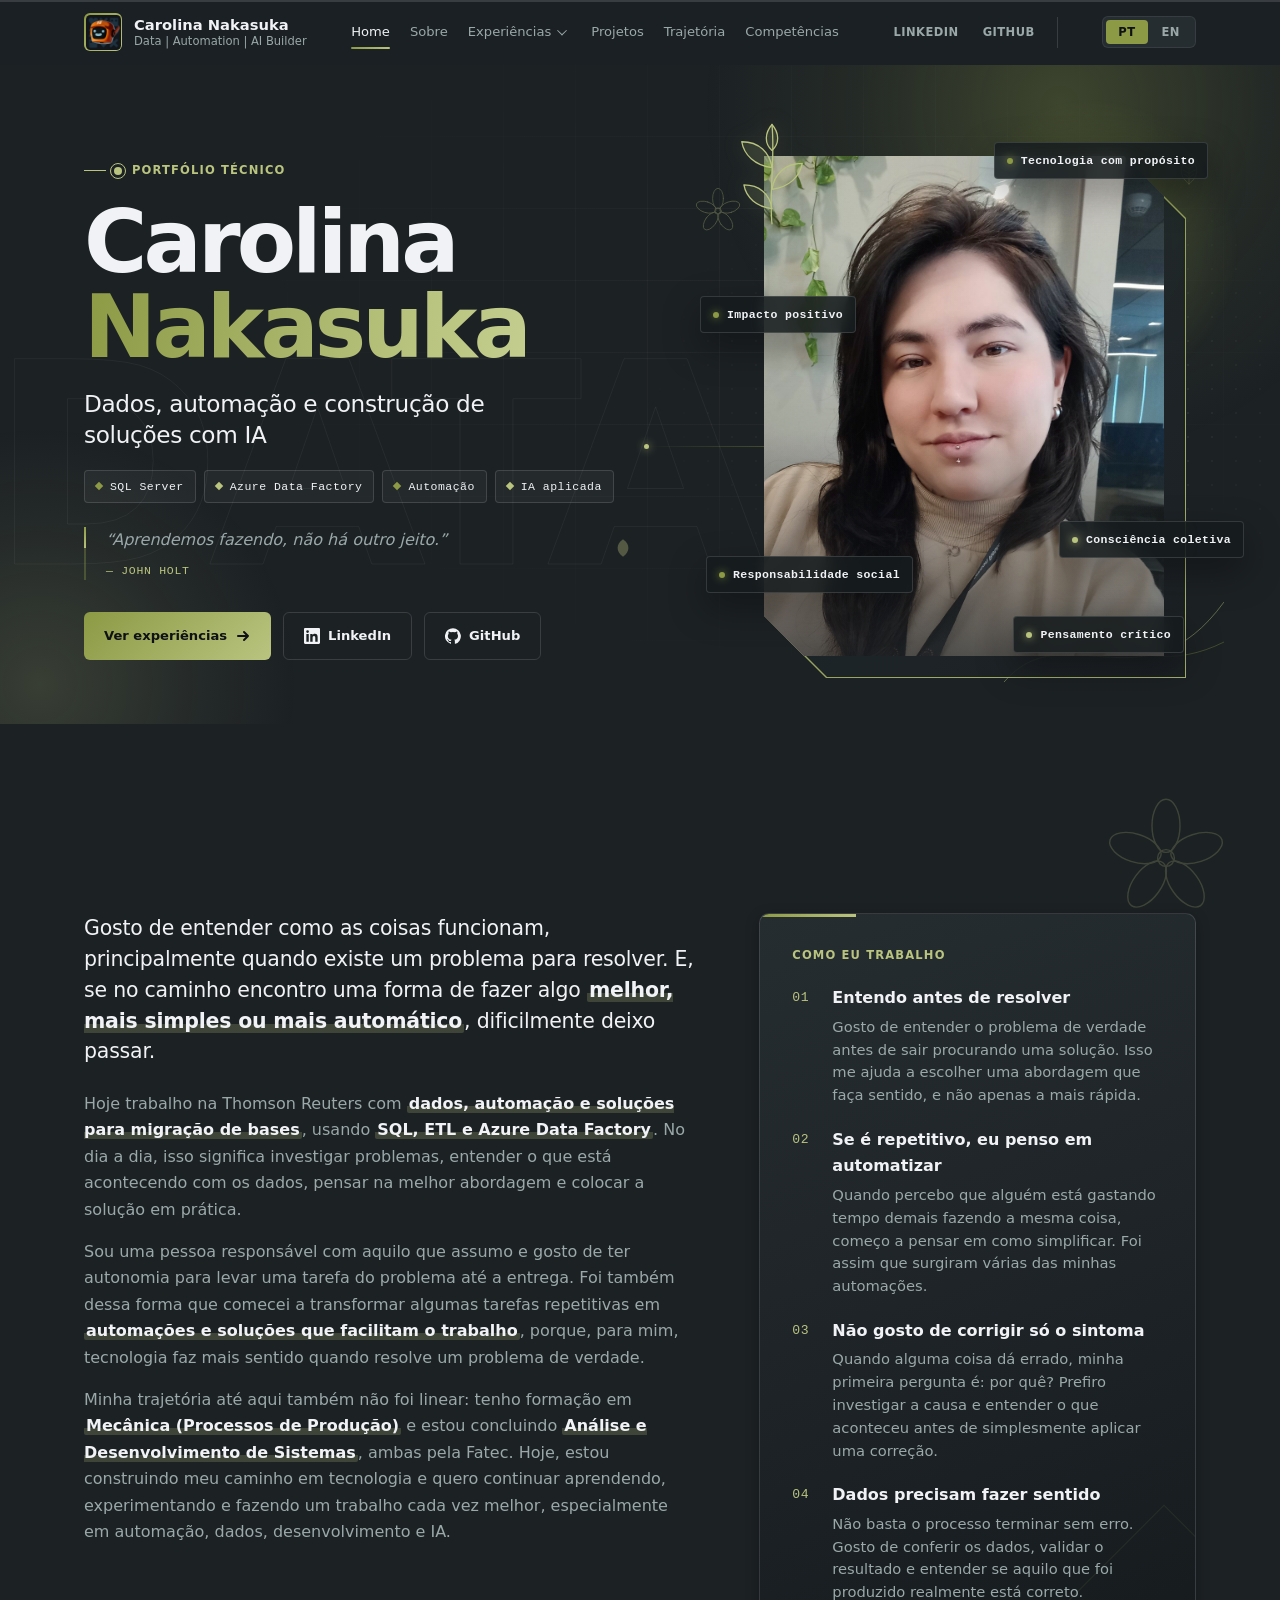
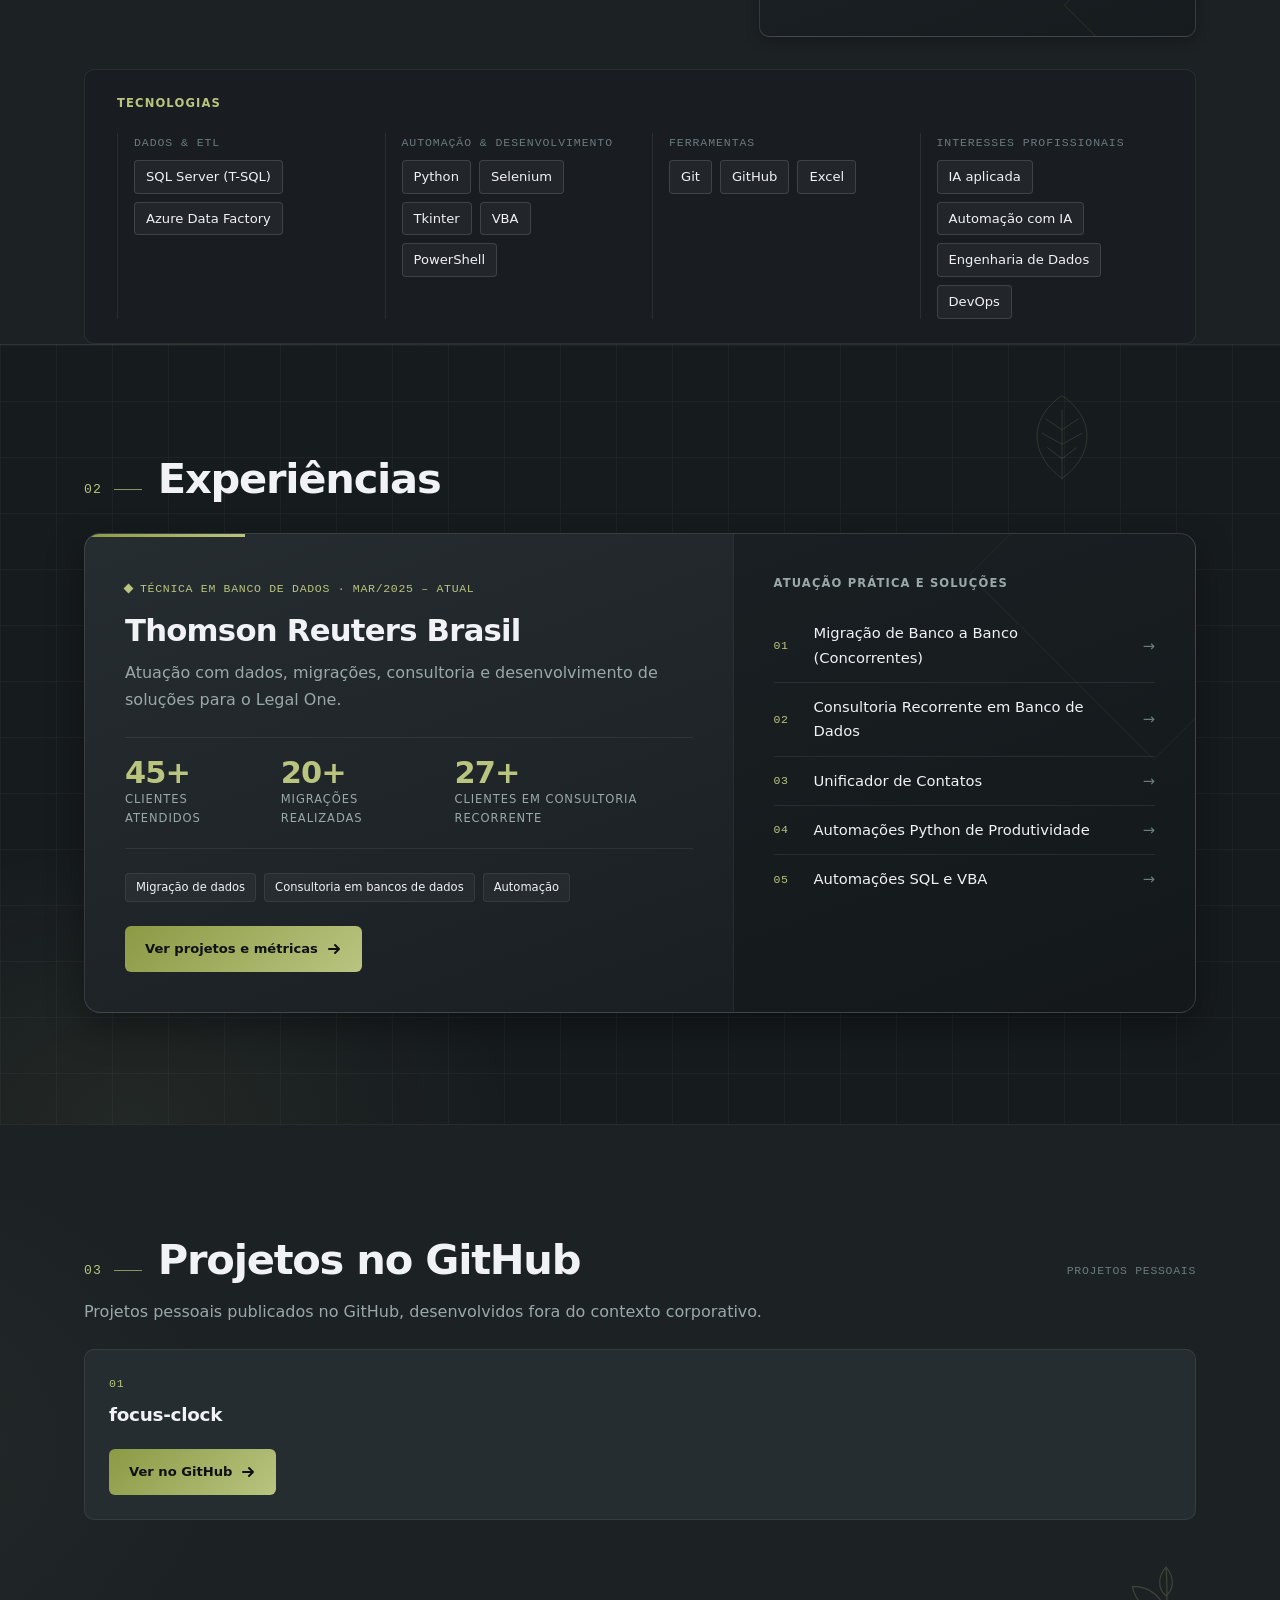
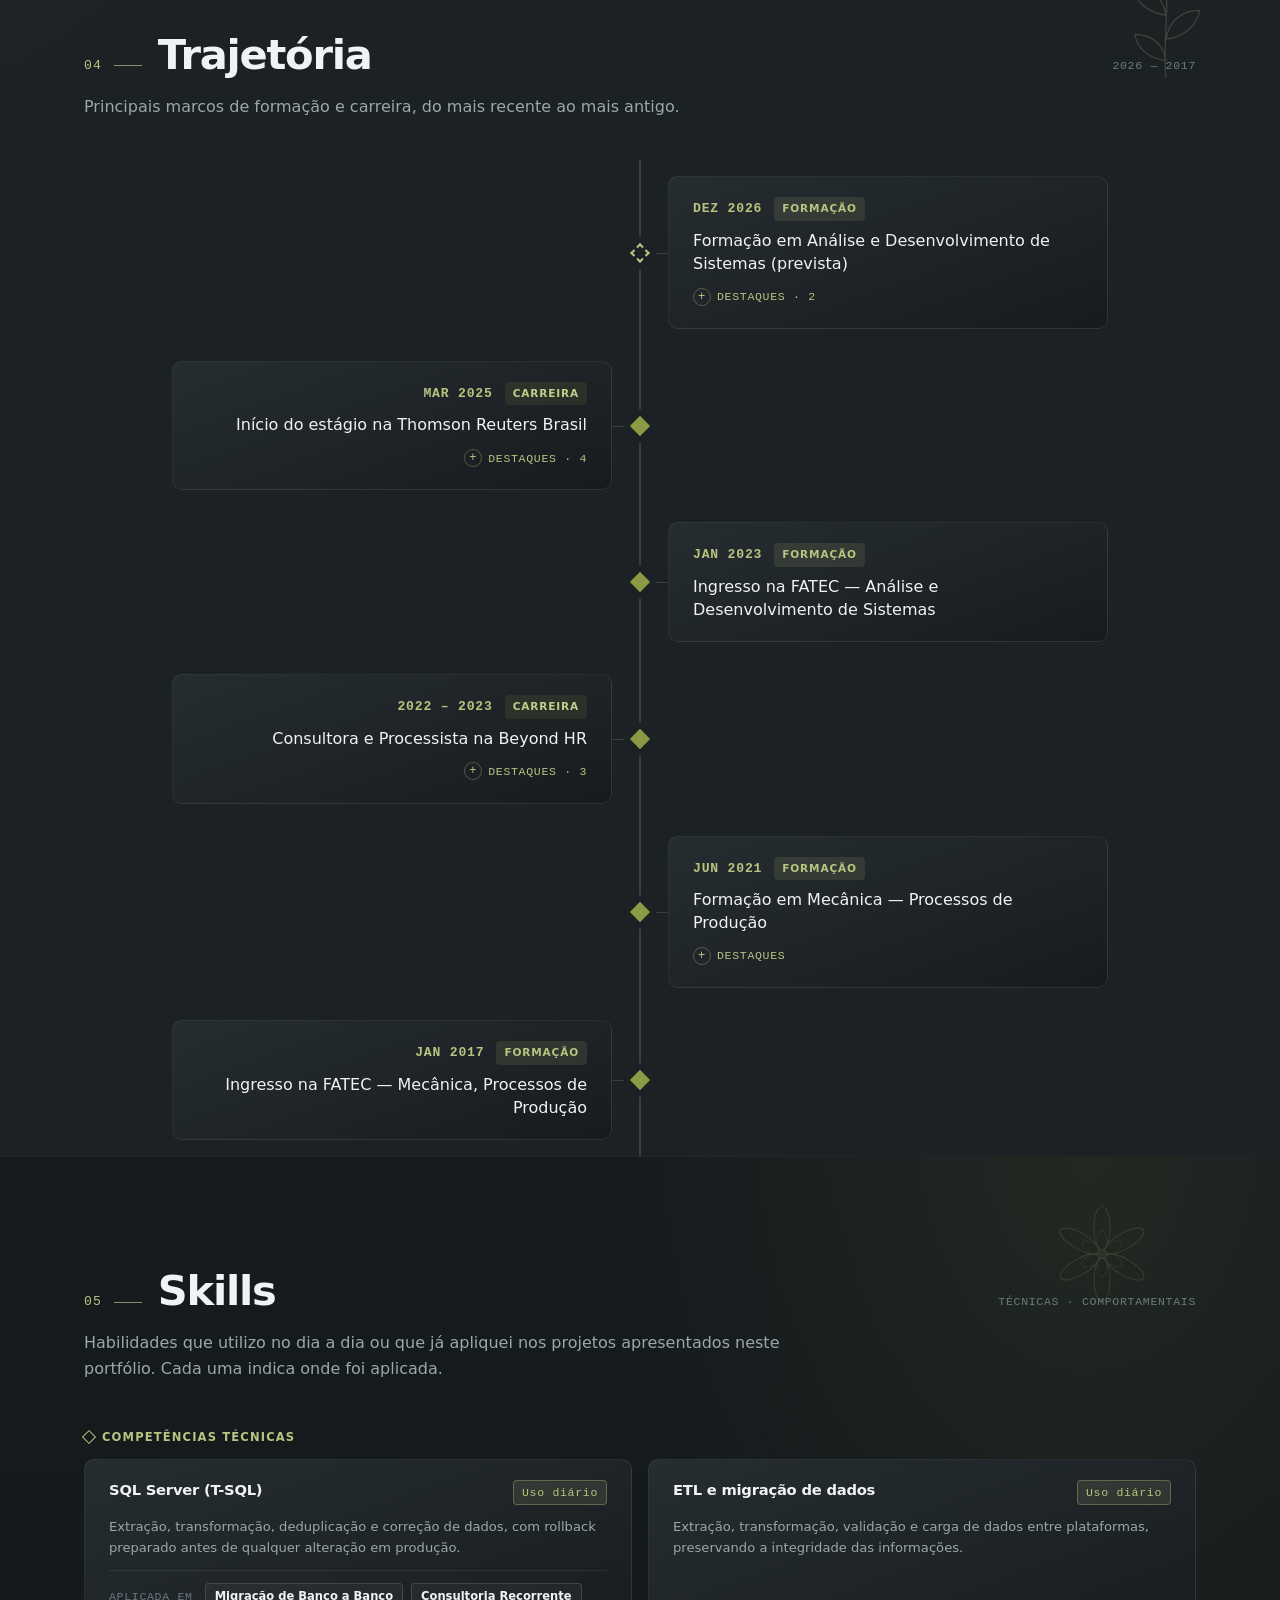
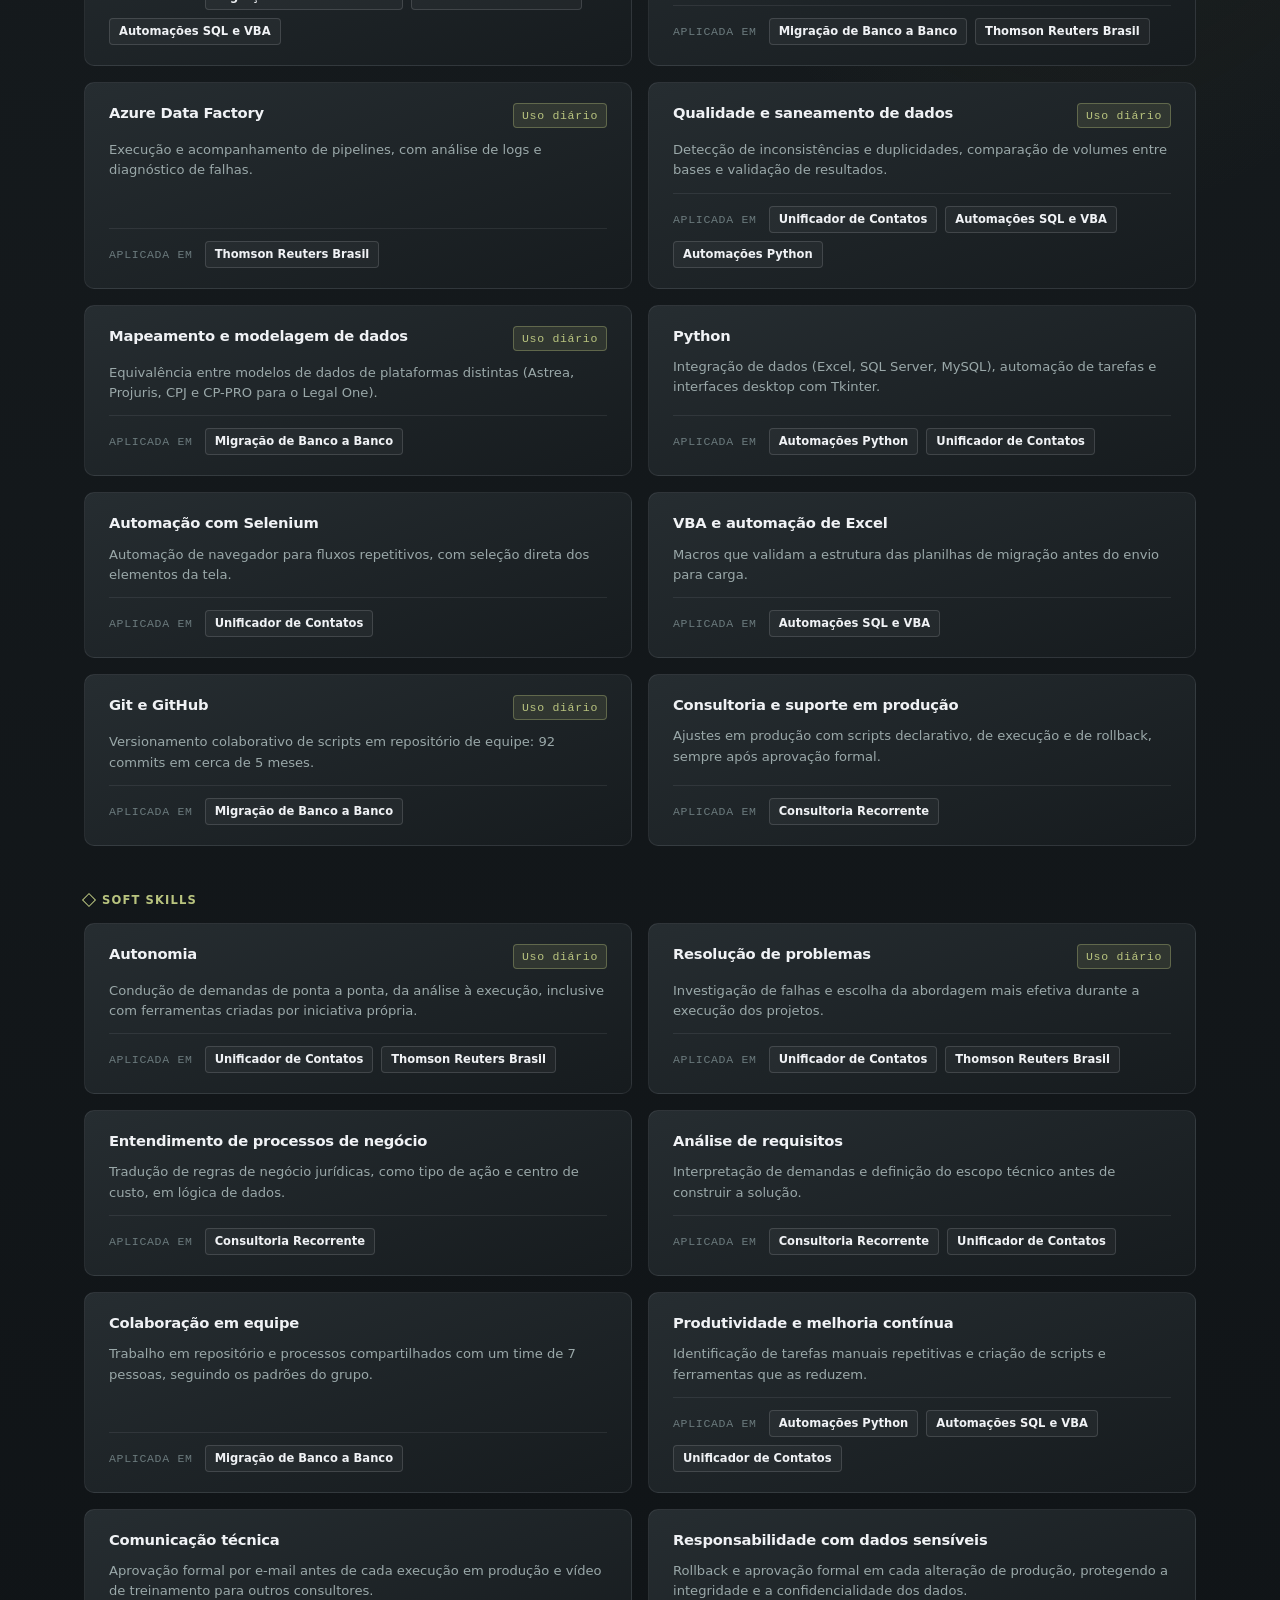
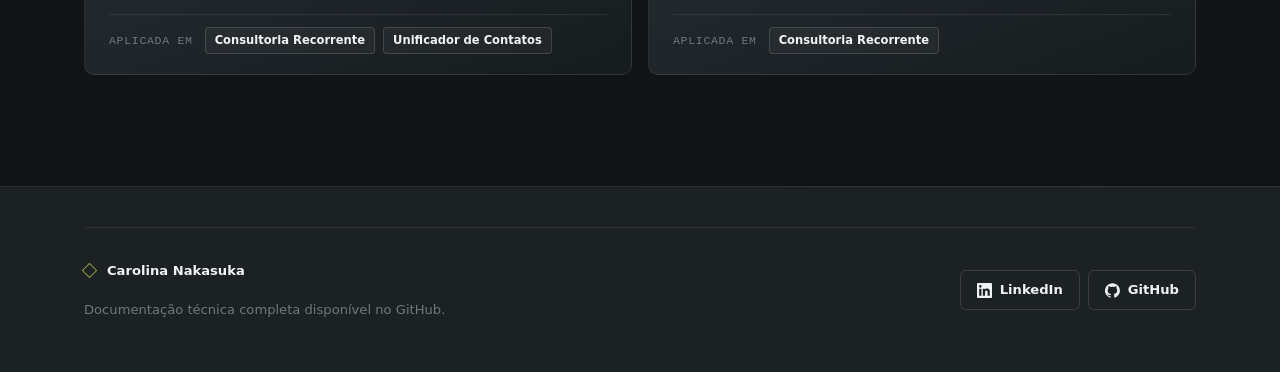
==== commit beac5506: "Recurring consulting metric: 23+ -> 27+ across the site Co-Authored-By: Claude Sonnet 5.5 <noreply@a" ====
--- a/site/index.html
+++ b/site/index.html
@@ -173,7 +173,7 @@
         <ul class="exp-stats">
           <li><strong data-count="45+">45+</strong><span data-i18n="experiencias.stat1">clientes atendidos</span></li>
           <li><strong data-count="20+">20+</strong><span data-i18n="experiencias.stat2">migrações realizadas</span></li>
-          <li><strong data-count="23+">23+</strong><span data-i18n="experiencias.stat3">clientes em consultoria recorrente</span></li>
+          <li><strong data-count="27+">27+</strong><span data-i18n="experiencias.stat3">clientes em consultoria recorrente</span></li>
         </ul>
         <div class="chip-list chip-list--card">
           <span class="chip" data-i18n="experiencias.legalOne.tag1">Migração de dados</span>
@@ -184,7 +184,7 @@
       </div>
       <div class="experience-side">
         <p class="experience-side-title" data-i18n="experiencias.legalOne.projetosTitulo">Atuação prática e soluções</p>
-        <ol class="exp-projects" id="exp-projects" data-base="projetos/"></ol>
+        <ol class="exp-projects" id="exp-projects" data-base="experiencias/thomson-reuters.html"></ol>
       </div>
     </article>
 
--- a/site/style.css
+++ b/site/style.css
@@ -2511,3 +2511,87 @@
   border: 1.5px solid var(--mint);
   transform: rotate(45deg);
 }
+
+
+/* Atuação prática e soluções: cards expansíveis (um por linha) --------- */
+.proj-list { display: grid; gap: var(--space-4); margin-top: var(--space-6); }
+
+.proj-card {
+  background: var(--surface);
+  border: 1px solid var(--line);
+  border-radius: var(--radius-md);
+  scroll-margin-top: calc(var(--topbar-h) + 16px);
+  transition: border-color var(--dur) ease, box-shadow var(--dur) ease;
+}
+.proj-card:hover, .proj-card.is-open { border-color: var(--mint-line); }
+.proj-card.is-open { box-shadow: var(--shadow-md); }
+
+.proj-head {
+  display: grid;
+  grid-template-columns: auto minmax(0, 1fr) auto;
+  gap: var(--space-5);
+  align-items: center;
+  padding: var(--space-5) var(--space-6);
+}
+
+.proj-idx { font-family: var(--font-mono); font-size: var(--fs-sm); color: var(--mint); letter-spacing: 0.08em; align-self: start; padding-top: 4px; }
+.proj-info h3 { margin: 0 0 var(--space-1); font-size: var(--fs-lg); }
+.proj-info p { margin: 0; color: var(--text-muted); font-size: var(--fs-md); line-height: 1.55; }
+.proj-info .meta-row { margin-top: var(--space-3); }
+
+.proj-toggle { white-space: nowrap; }
+.proj-toggle .when-open { display: none; }
+.proj-card.is-open .proj-toggle .when-open { display: inline; }
+.proj-card.is-open .proj-toggle .when-closed { display: none; }
+.proj-chev { width: 14px; height: 14px; transition: transform var(--dur) var(--ease-out); }
+.proj-card.is-open .proj-chev { transform: rotate(180deg); }
+
+.proj-panel {
+  display: grid;
+  grid-template-rows: 0fr;
+  visibility: hidden;
+  transition: grid-template-rows 0.35s var(--ease-out), visibility 0s linear 0.35s;
+}
+.proj-card.is-open .proj-panel { grid-template-rows: 1fr; visibility: visible; transition-delay: 0s; }
+.proj-panel-inner { overflow: hidden; min-height: 0; }
+.proj-panel .prose > div { max-width: 820px; }
+.proj-panel .prose {
+  max-width: none;
+  margin: 0;
+  padding: var(--space-6) var(--space-6) var(--space-8) calc(var(--space-6) + 40px);
+  border-top: 1px solid var(--line);
+}
+
+.proj-panel .prose h4 {
+  font-size: var(--fs-lg);
+  margin: var(--space-8) 0 var(--space-3);
+  padding-left: var(--space-4);
+  border-left: 2px solid var(--jade);
+}
+.proj-panel .prose h4::before {
+  counter-increment: prose;
+  content: counter(prose, decimal-leading-zero);
+  font-family: var(--font-mono);
+  font-size: var(--fs-xs);
+  color: var(--mint);
+  letter-spacing: 0.08em;
+  display: block;
+  margin-bottom: 2px;
+  font-weight: 600;
+}
+.proj-panel .prose h4:first-child { margin-top: 0; }
+.proj-panel .prose > div > h4:first-child + p { color: var(--text); font-size: var(--fs-md); }
+.proj-panel .impact-table { display: block; overflow-x: auto; }
+
+@media (max-width: 760px) {
+  .proj-head { grid-template-columns: minmax(0, 1fr); gap: var(--space-3); padding: var(--space-5); }
+  .proj-idx { padding-top: 0; }
+  .proj-toggle { justify-self: start; }
+  .proj-panel .prose { padding-left: var(--space-5); padding-right: var(--space-5); }
+}
+
+@media (prefers-reduced-motion: reduce) {
+  .proj-panel, .proj-chev { transition: none; }
+}
+
+.impact-table--text td:nth-child(2) { font-family: inherit; font-weight: 400; font-size: var(--fs-sm); color: var(--text-muted); line-height: 1.55; }
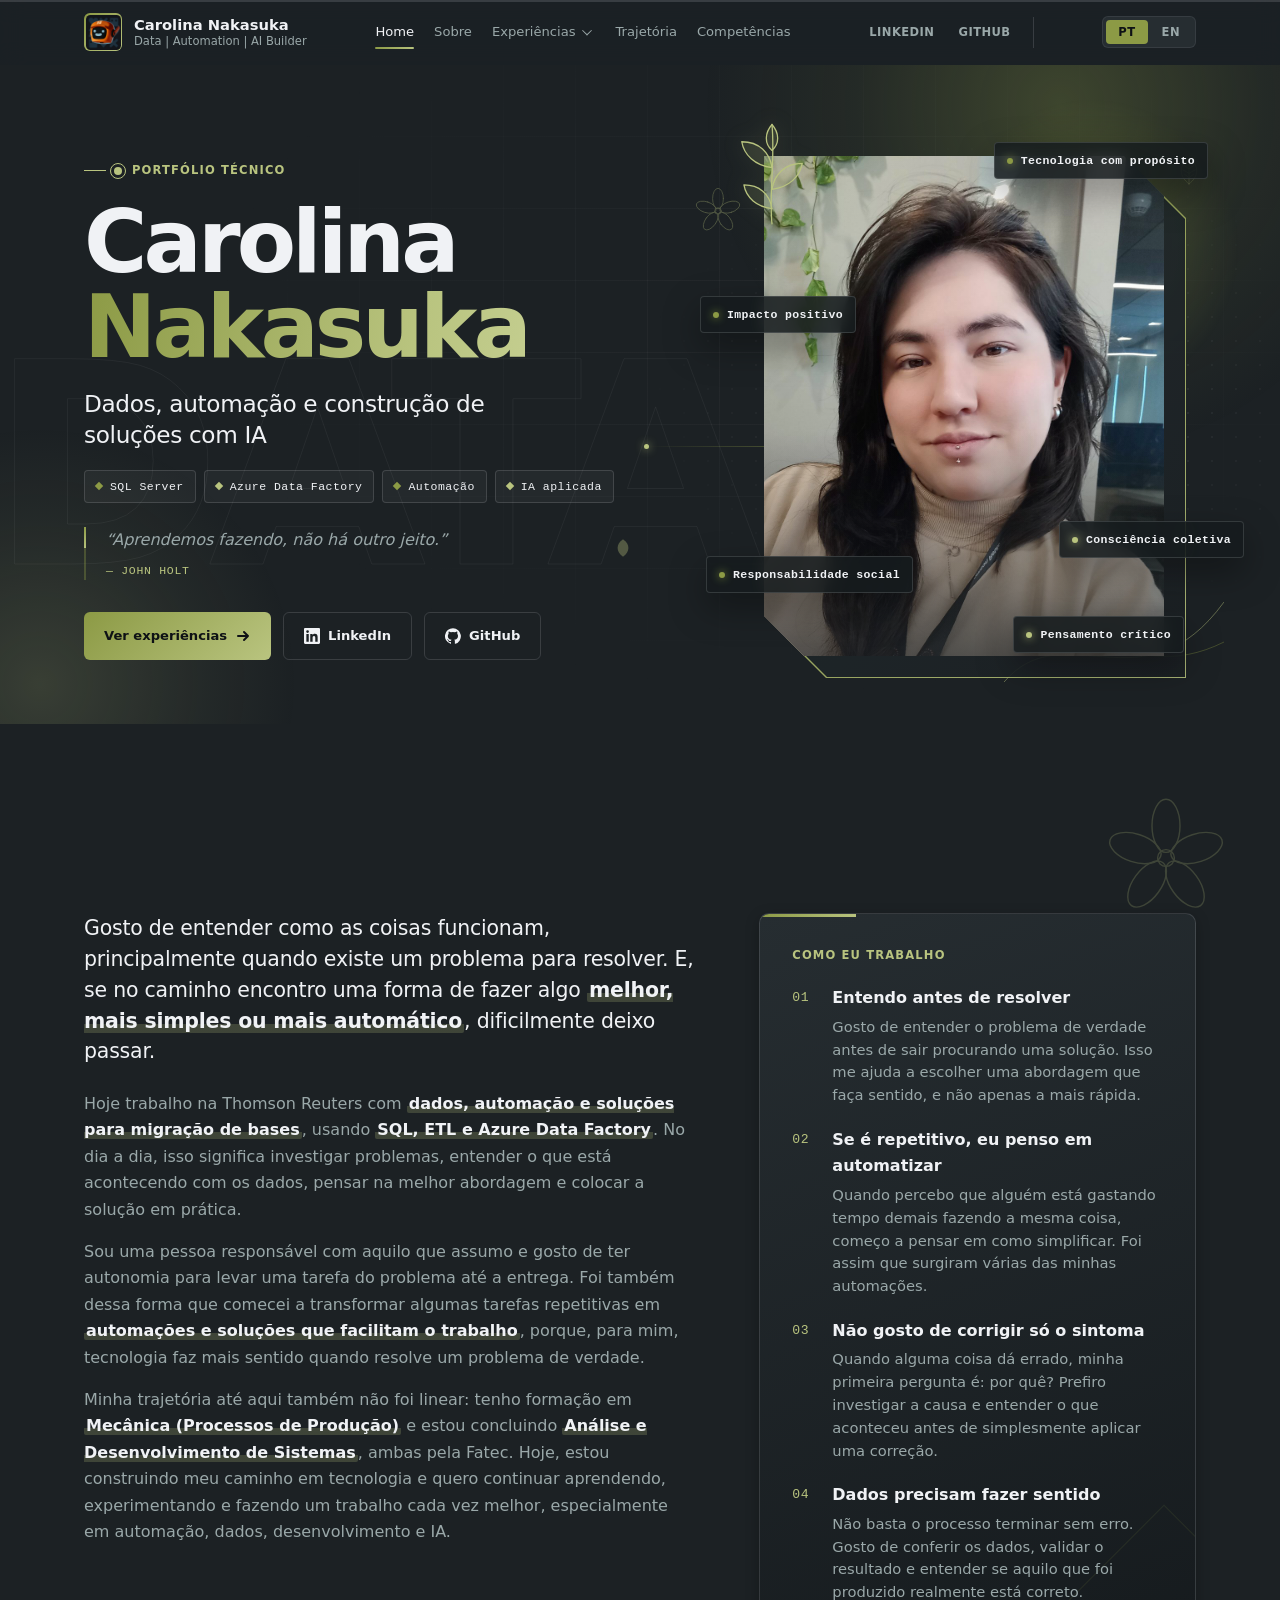
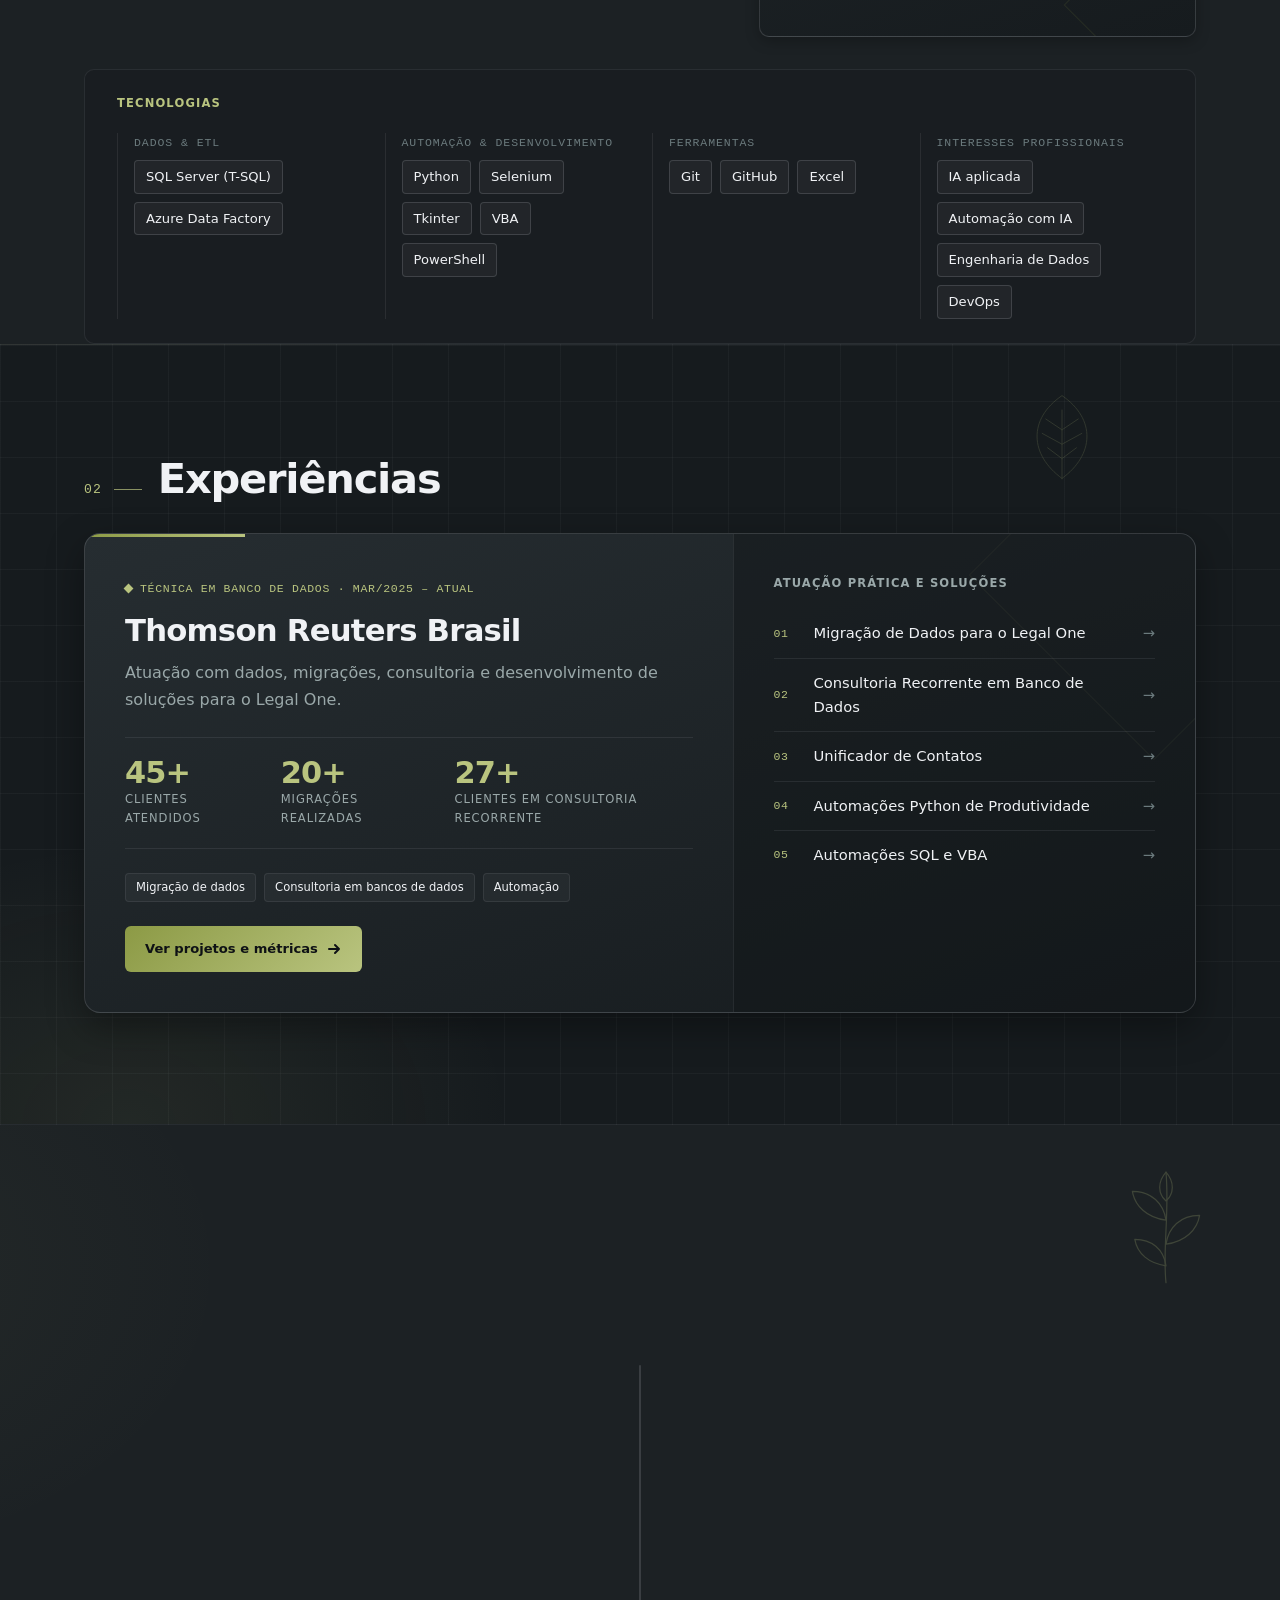
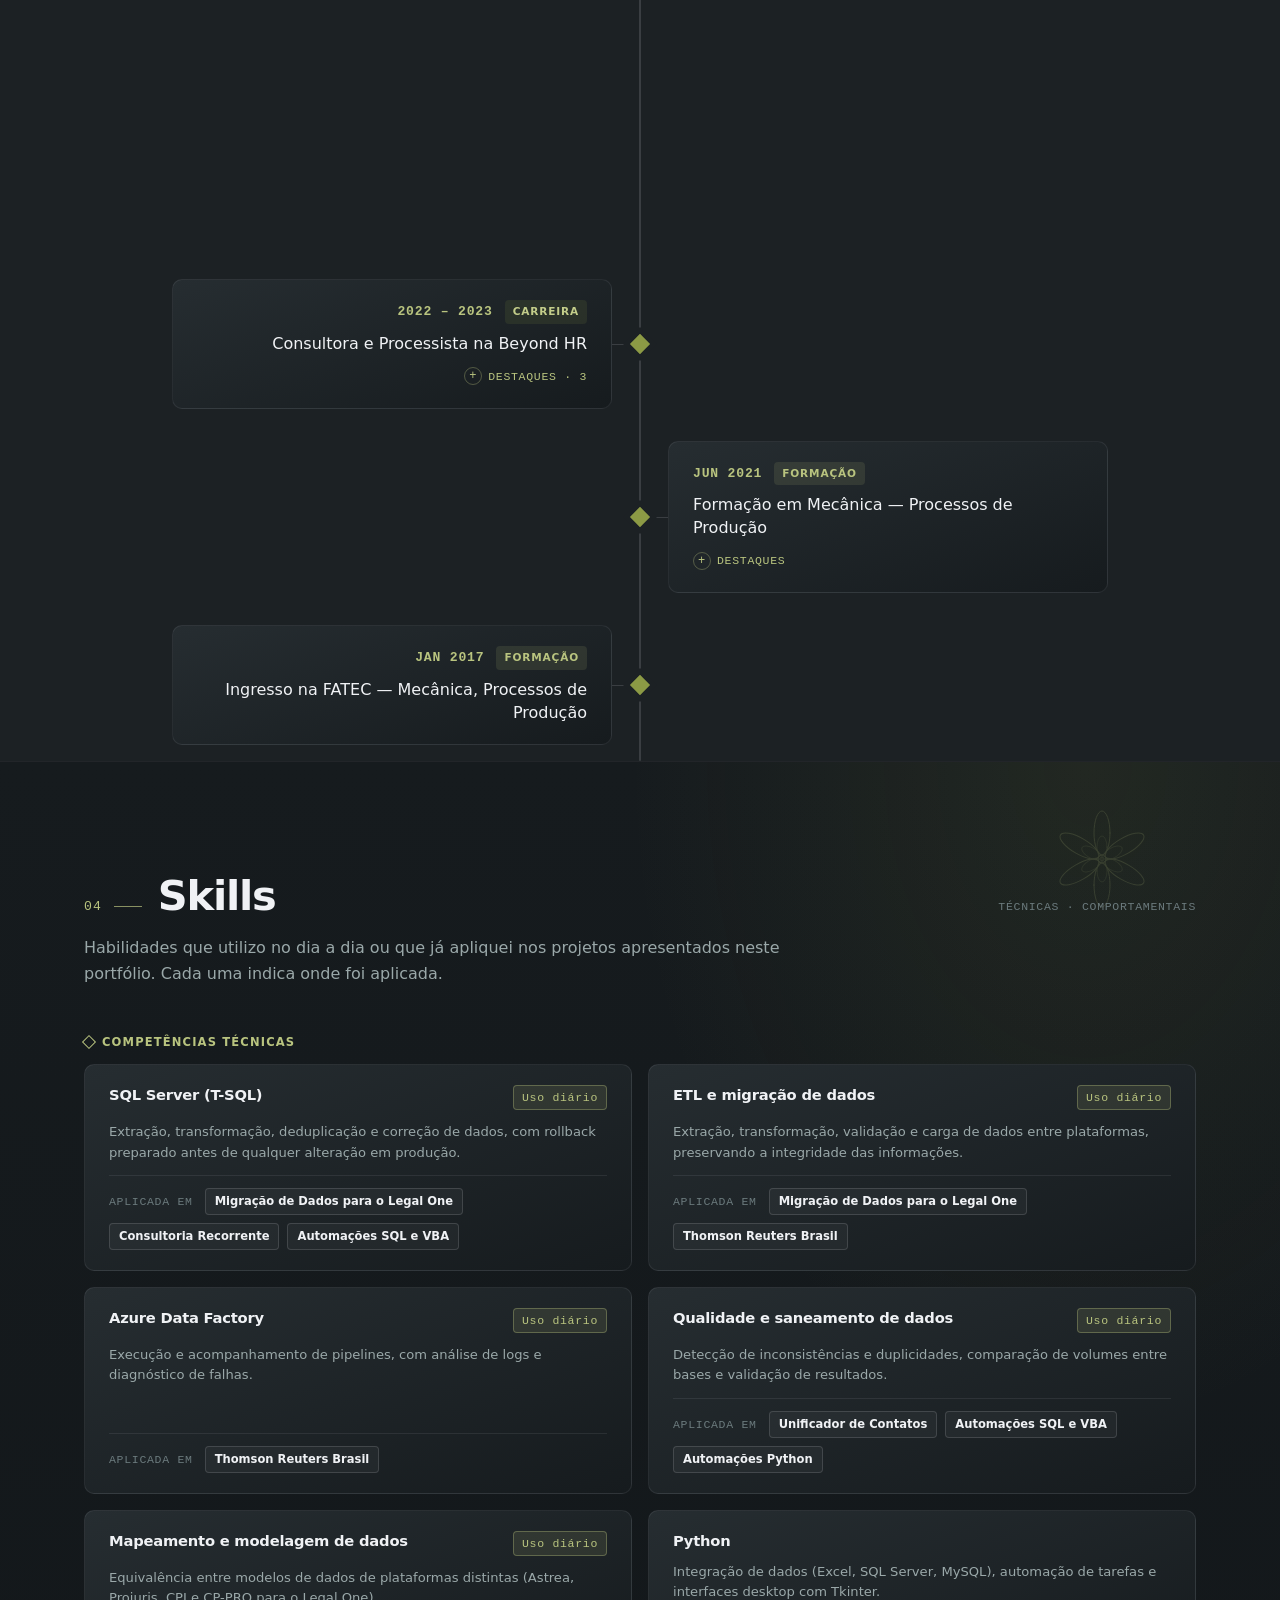
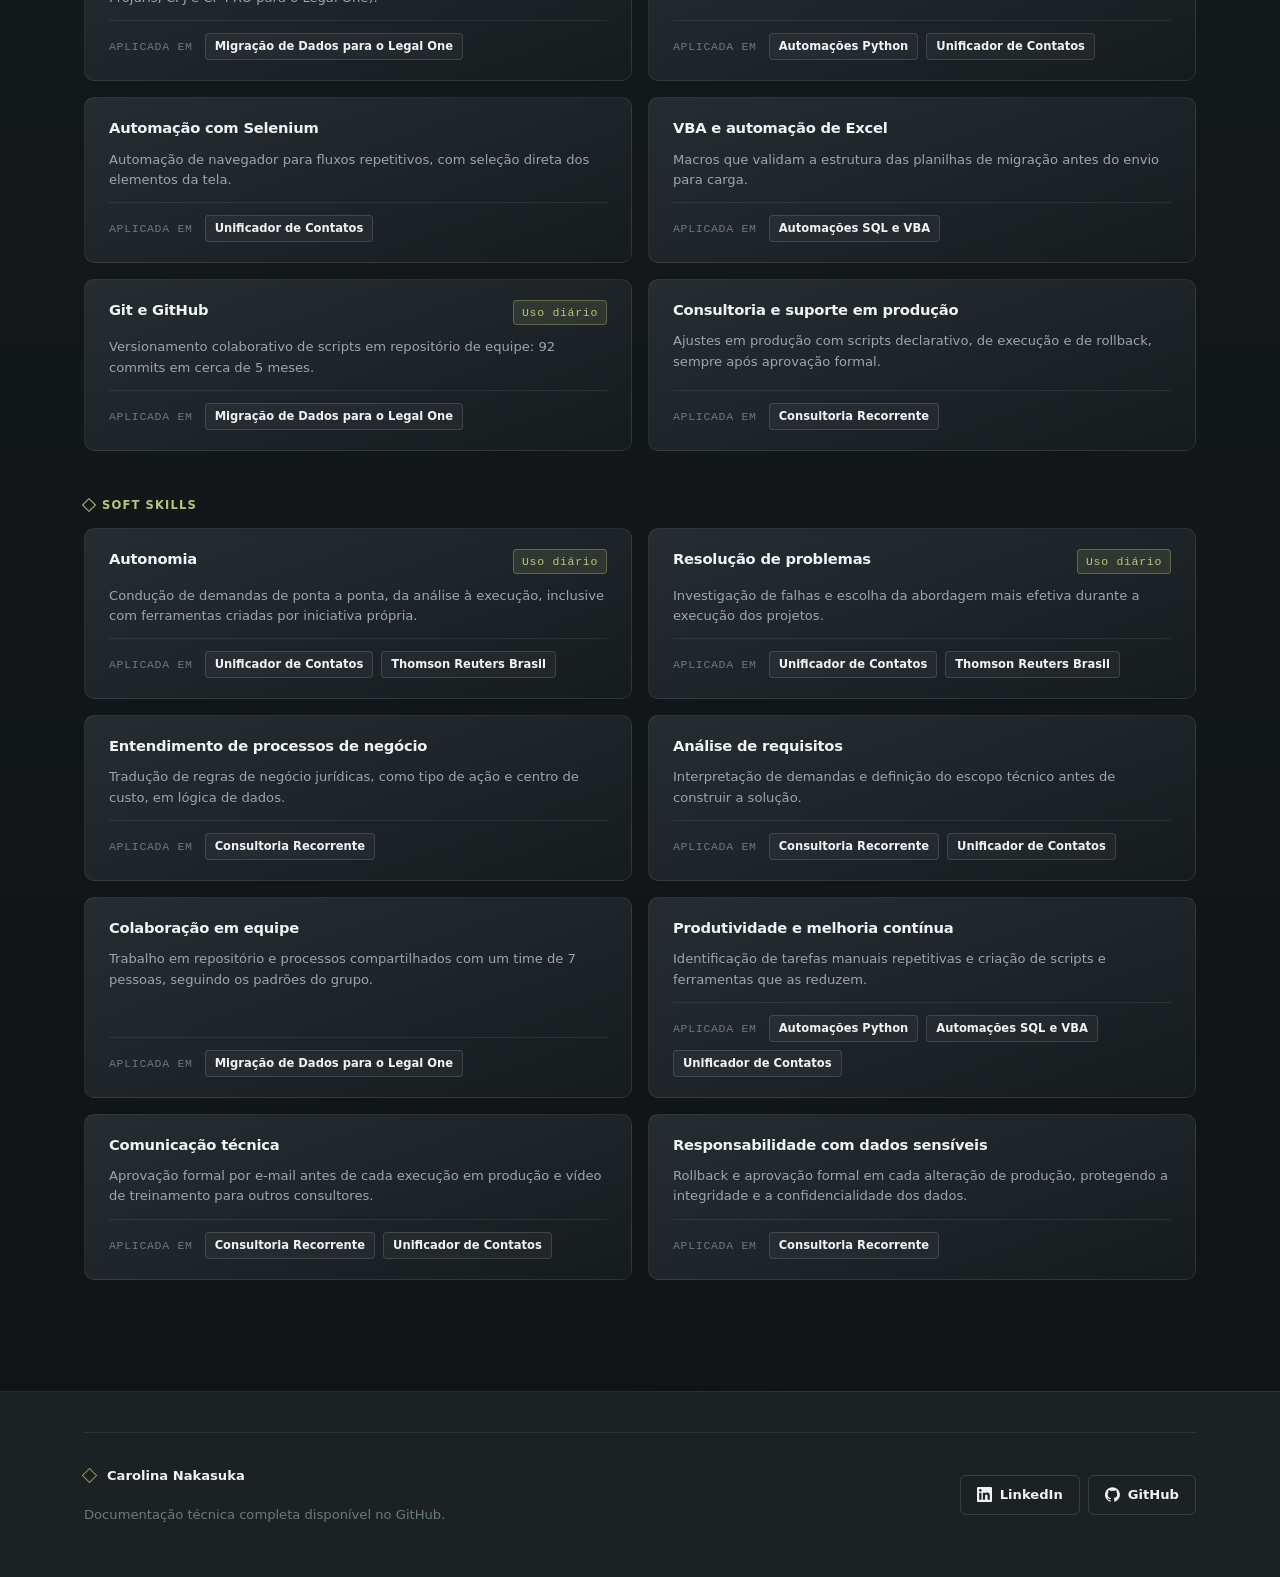
==== commit e7794aae: "Remove GitHub projects section from home (and nav link, code, guide entries) Co-Authored-By: Claude " ====
--- a/site/index.html
+++ b/site/index.html
@@ -28,7 +28,6 @@
         <button type="button" class="nav-caret" aria-expanded="false" aria-controls="menu-experiencias" aria-label="Abrir submenu" data-i18n-aria="aria.submenu"></button>
         <ul class="nav-menu" id="menu-experiencias"></ul>
       </div>
-      <a href="#projetos" data-i18n="nav.projetos">Projetos</a>
       <a href="#trajetoria" data-i18n="nav.trajetoria">Trajetória</a>
       <a href="#skills" data-i18n="nav.competencias">Skills</a>
     </nav>
@@ -190,22 +189,12 @@
 
   </section>
 
-  <section id="projetos" class="section">
-    <div class="section-head">
-      <span class="section-index" aria-hidden="true">03</span>
-      <h2 data-i18n="gh.titulo">Projetos no GitHub</h2>
-      <span class="section-aside" data-i18n="gh.aside">Projetos pessoais</span>
-    </div>
-    <p class="muted" data-i18n="gh.intro">Projetos pessoais publicados no GitHub, desenvolvidos fora do contexto corporativo.</p>
-    <div class="projects-grid" id="gh-grid"></div>
-  </section>
-
   <section id="trajetoria" class="section">
     <div class="geo geo--trajetoria" aria-hidden="true">
       <svg viewBox="0 0 100 100" fill="none" stroke="currentColor" stroke-width="1" stroke-linecap="round" stroke-linejoin="round"><path d="M50 98 C47 70 53 40 50 6"/><path d="M50 6 C43 14 43 24 50 30 C57 24 57 14 50 6Z"/><path d="M50 46 C34 44 24 34 22 22 C38 22 48 32 50 46Z"/><path d="M50 66 C66 64 76 54 78 42 C62 42 52 52 50 66Z"/><path d="M50 84 C36 82 26 74 24 62 C38 62 48 70 50 84Z"/></svg>
     </div>
     <div class="section-head">
-      <span class="section-index" aria-hidden="true">04</span>
+      <span class="section-index" aria-hidden="true">03</span>
       <h2 data-i18n="trajetoria.titulo">Trajetória</h2>
       <span class="section-aside" data-i18n="trajetoria.aside">2026 — 2017</span>
     </div>
@@ -222,7 +211,7 @@
       <svg viewBox="0 0 100 100" fill="none" stroke="currentColor" stroke-width="1" stroke-linecap="round" stroke-linejoin="round"><ellipse cx="50" cy="24" rx="8" ry="22" transform="rotate(0 50 50)"/><ellipse cx="50" cy="24" rx="8" ry="22" transform="rotate(60 50 50)"/><ellipse cx="50" cy="24" rx="8" ry="22" transform="rotate(120 50 50)"/><ellipse cx="50" cy="24" rx="8" ry="22" transform="rotate(180 50 50)"/><ellipse cx="50" cy="24" rx="8" ry="22" transform="rotate(240 50 50)"/><ellipse cx="50" cy="24" rx="8" ry="22" transform="rotate(300 50 50)"/><ellipse stroke-opacity="0.55" cx="50" cy="38" rx="5" ry="11" transform="rotate(0 50 50)"/><ellipse stroke-opacity="0.55" cx="50" cy="38" rx="5" ry="11" transform="rotate(60 50 50)"/><ellipse stroke-opacity="0.55" cx="50" cy="38" rx="5" ry="11" transform="rotate(120 50 50)"/><ellipse stroke-opacity="0.55" cx="50" cy="38" rx="5" ry="11" transform="rotate(180 50 50)"/><ellipse stroke-opacity="0.55" cx="50" cy="38" rx="5" ry="11" transform="rotate(240 50 50)"/><ellipse stroke-opacity="0.55" cx="50" cy="38" rx="5" ry="11" transform="rotate(300 50 50)"/><circle cx="50" cy="50" r="4"/></svg>
     </div>
     <div class="section-head">
-      <span class="section-index" aria-hidden="true">05</span>
+      <span class="section-index" aria-hidden="true">04</span>
       <h2 data-i18n="competencias.titulo">Skills</h2>
       <span class="section-aside" data-i18n="competencias.aside">Técnicas · Comportamentais</span>
     </div>
--- a/site/style.css
+++ b/site/style.css
@@ -2595,3 +2595,8 @@
 }
 
 .impact-table--text td:nth-child(2) { font-family: inherit; font-weight: 400; font-size: var(--fs-sm); color: var(--text-muted); line-height: 1.55; }
+
+.proj-panel .prose h5 { margin: var(--space-6) 0 var(--space-3); font-family: var(--font-mono); font-size: var(--fs-sm); letter-spacing: 0.04em; text-transform: uppercase; color: var(--mint); }
+.proj-panel .prose ol { color: var(--text-muted); }
+
+.proj-panel .impact-table.impact-table--text { display: table; width: 100%; }
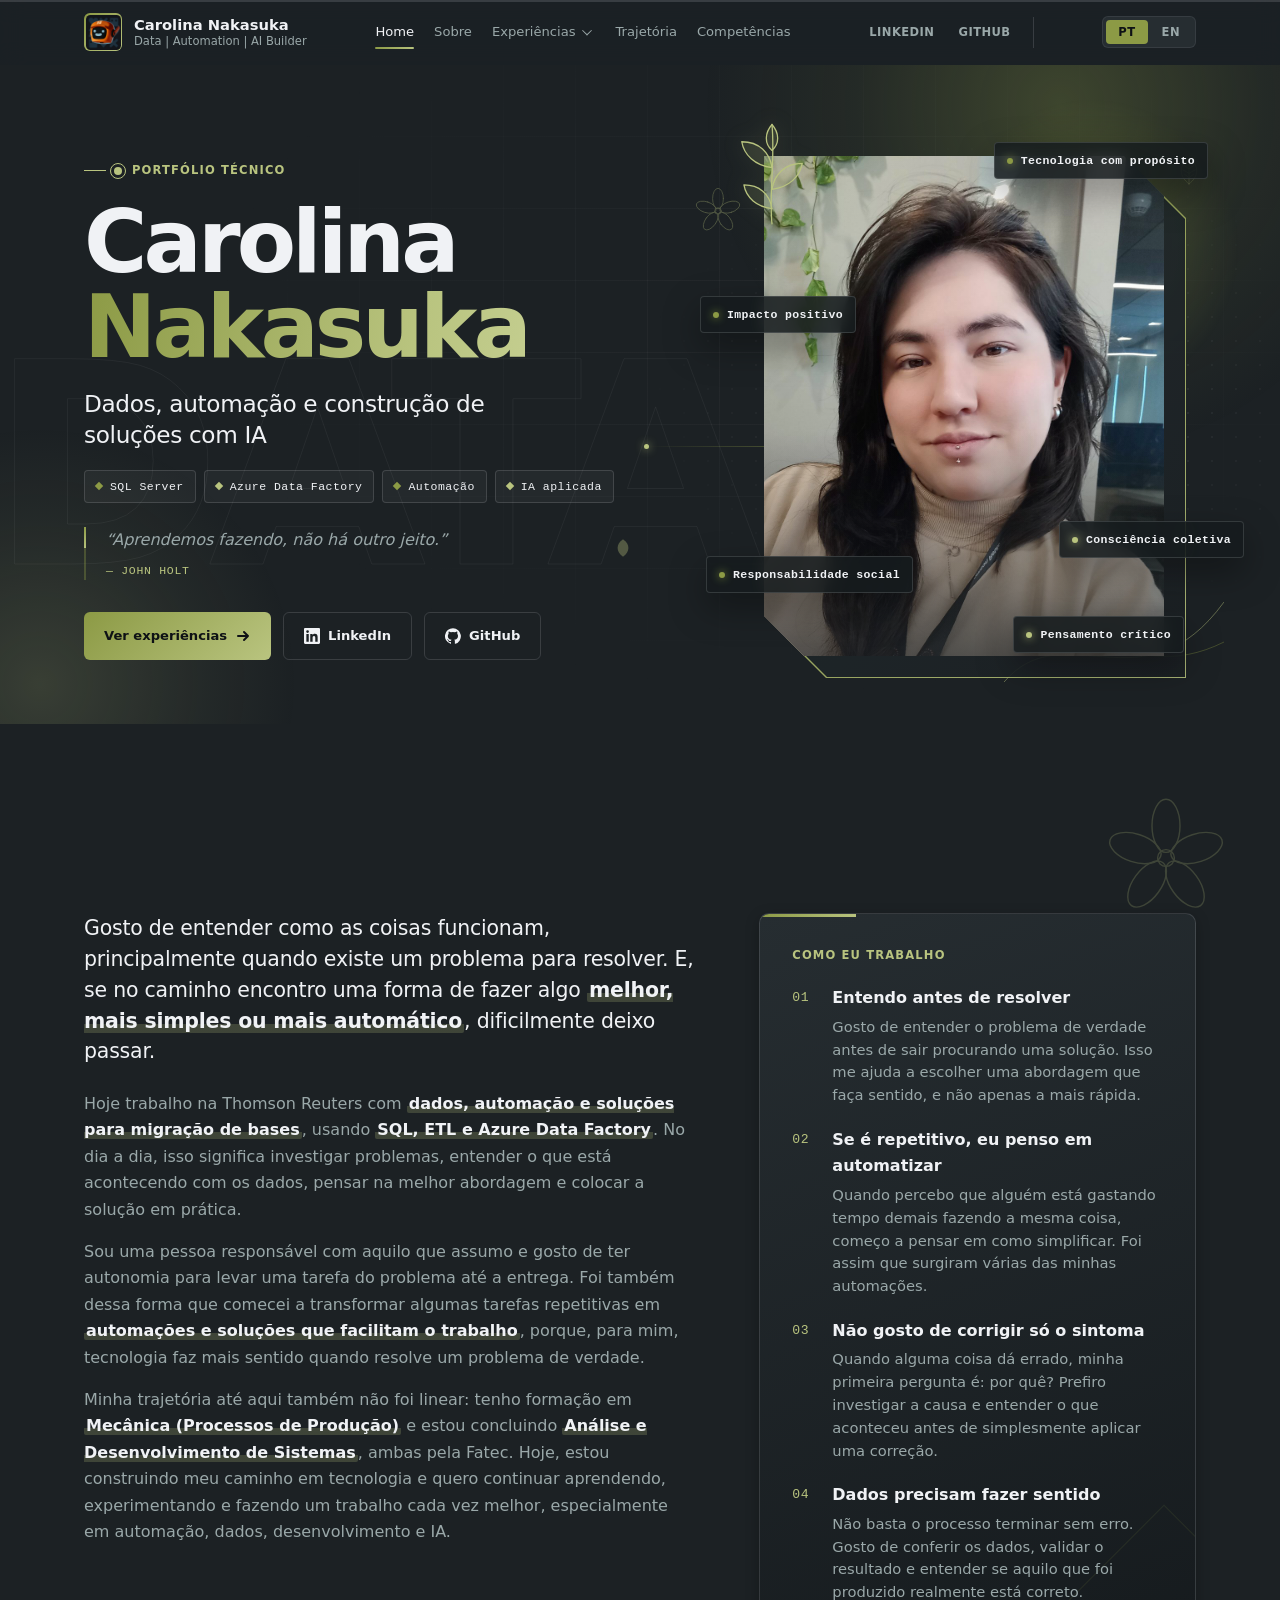
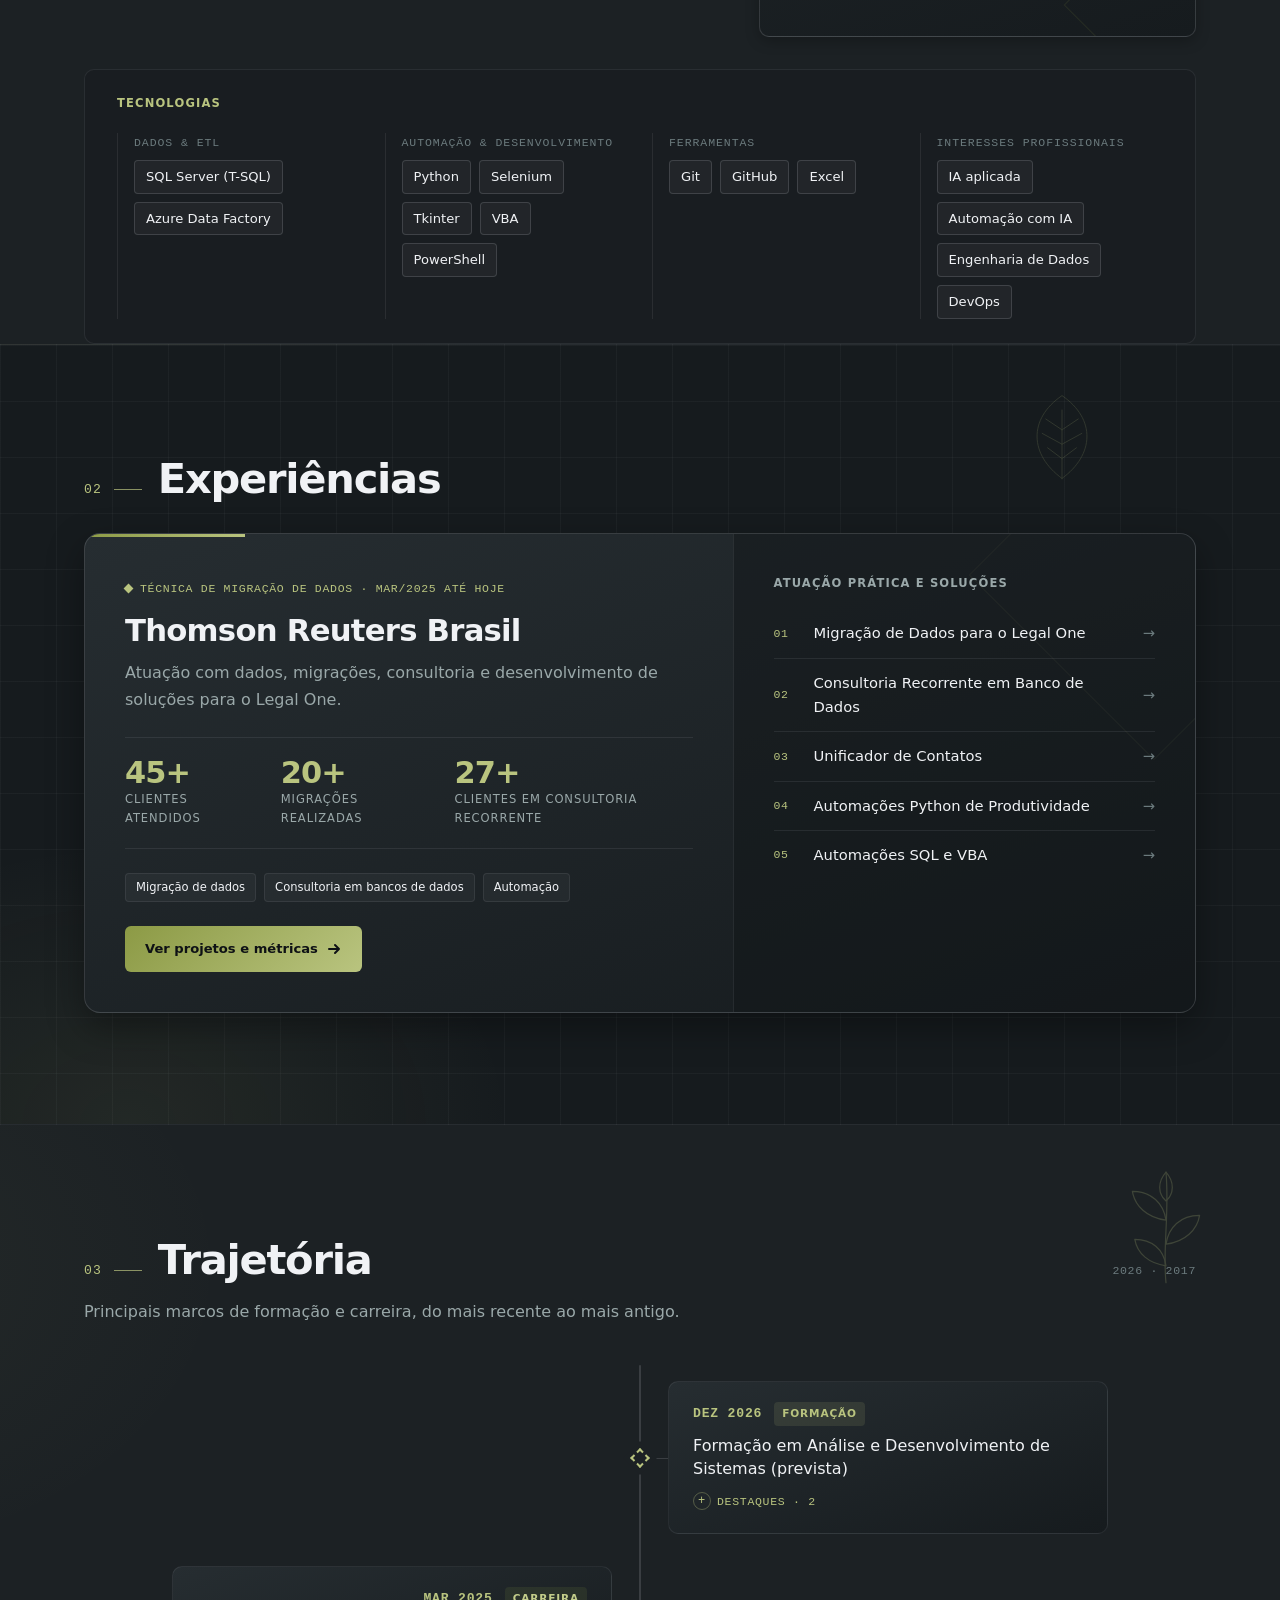
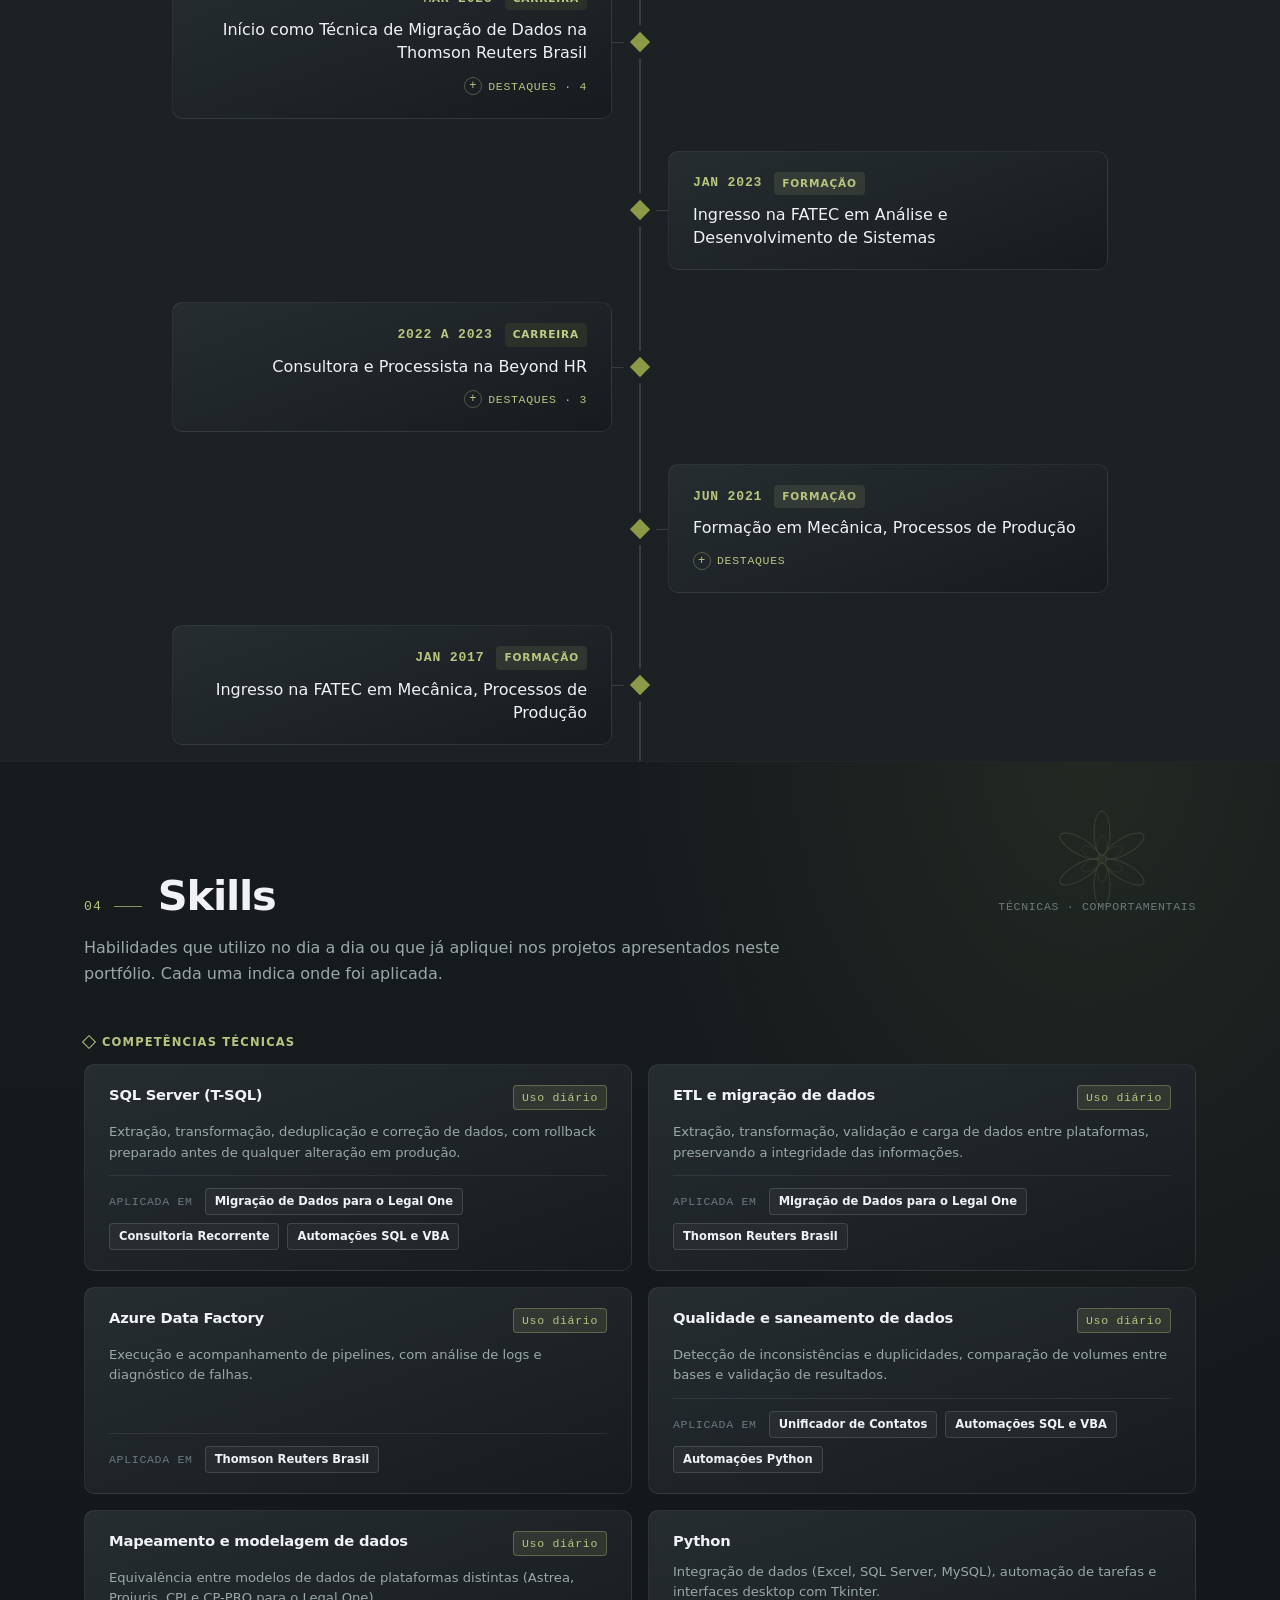
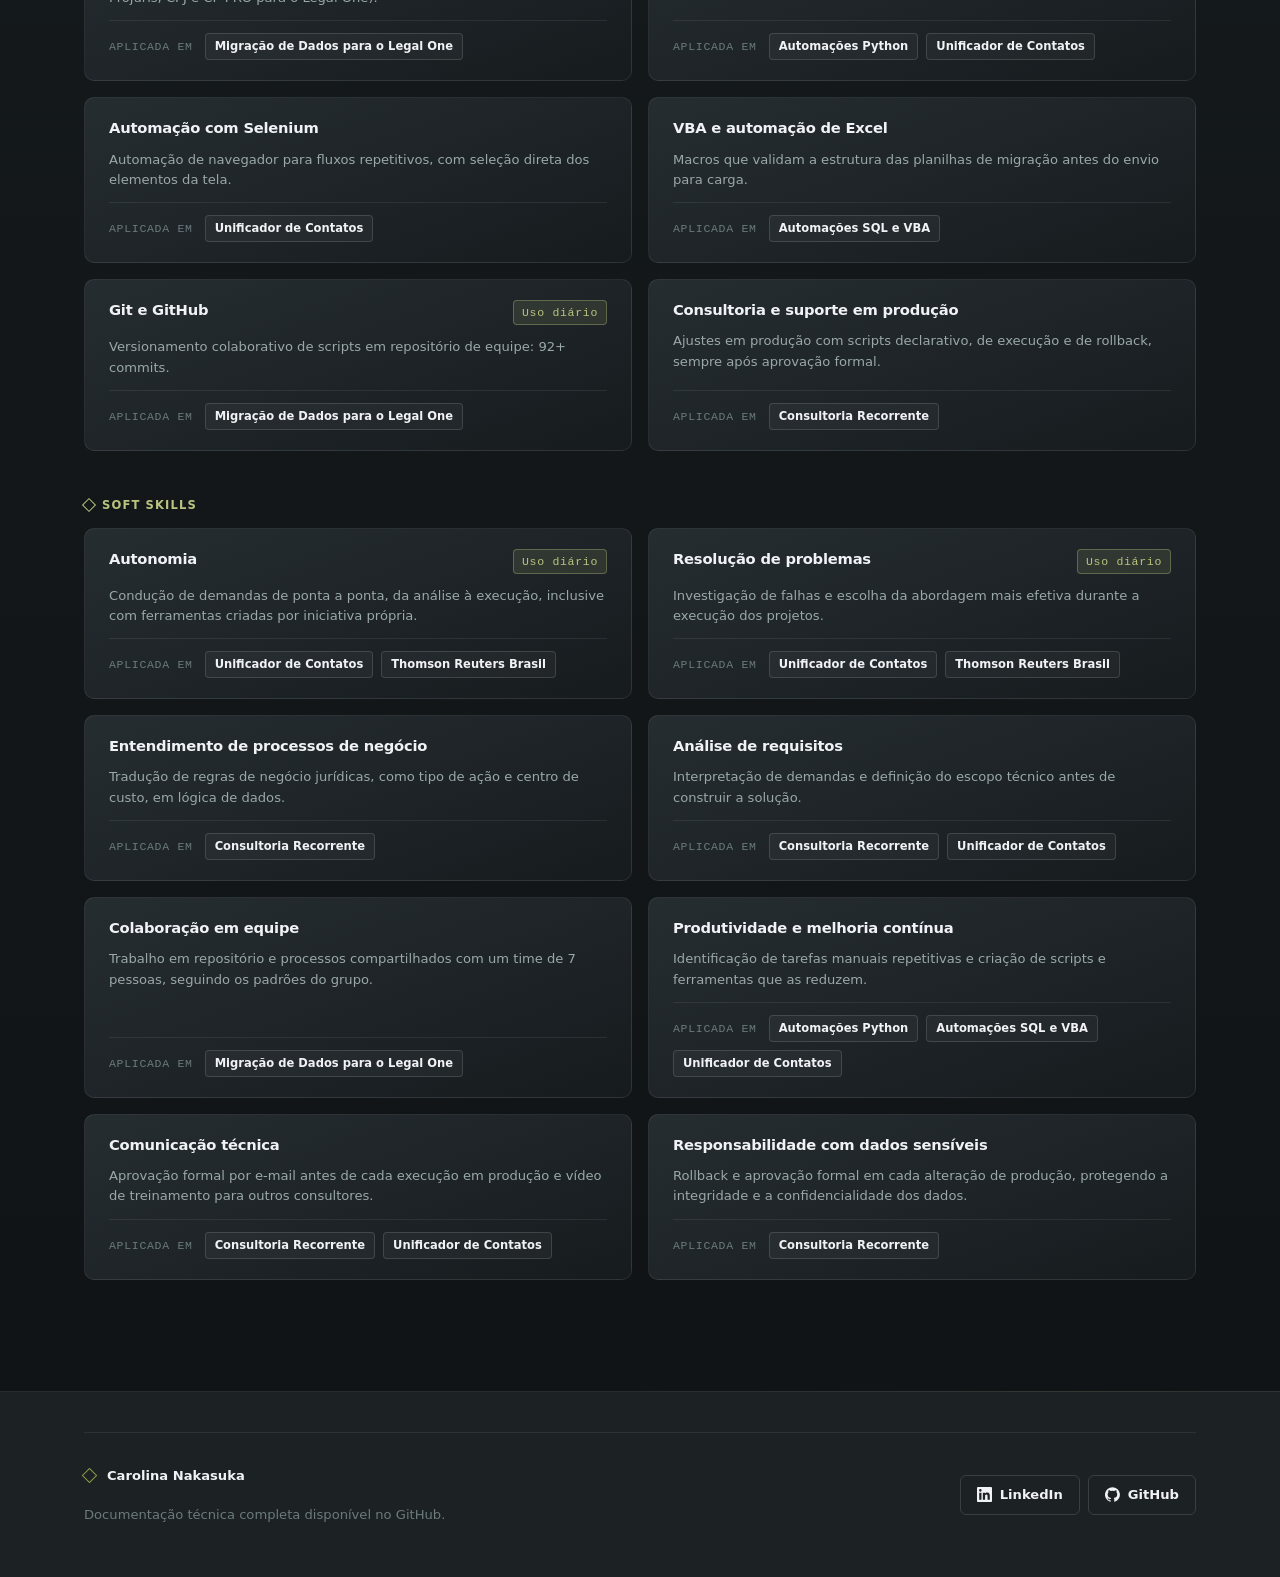
==== commit 4633d1cf: "Docs aligned with site numbers; role is Data Migration Technician; drop ~5 months; remove dashes; re" ====
--- a/site/index.html
+++ b/site/index.html
@@ -3,9 +3,9 @@
 <head>
 <meta charset="UTF-8">
 <meta name="viewport" content="width=device-width, initial-scale=1.0">
-<meta name="description" content="Portfólio técnico de Carolina Nakasuka — Data | Automation | AI Builder. SQL Server, Azure Data Factory, Python, Selenium e VBA." data-en="Technical portfolio of Carolina Nakasuka — Data | Automation | AI Builder. SQL Server, Azure Data Factory, Python, Selenium and VBA.">
+<meta name="description" content="Portfólio técnico de Carolina Nakasuka. Data | Automation | AI Builder. SQL Server, Azure Data Factory, Python, Selenium e VBA." data-en="Technical portfolio of Carolina Nakasuka. Data | Automation | AI Builder. SQL Server, Azure Data Factory, Python, Selenium and VBA.">
 <meta name="theme-color" content="#1C2124">
-<title data-en="Carolina Nakasuka — Technical Portfolio">Carolina Nakasuka — Portfólio Técnico</title>
+<title data-en="Carolina Nakasuka | Technical Portfolio">Carolina Nakasuka | Portfólio Técnico</title>
 <link rel="stylesheet" href="style.css">
 </head>
 <body>
@@ -13,7 +13,7 @@
 <header class="topbar" id="topbar">
   <div class="scroll-progress" id="scroll-progress" aria-hidden="true"></div>
   <div class="container topbar-inner">
-    <a class="identity" href="#top" aria-label="Carolina Nakasuka — início" data-i18n-aria="aria.inicio">
+    <a class="identity" href="#top" aria-label="Carolina Nakasuka, início" data-i18n-aria="aria.inicio">
       <div class="avatar"><img src="assets/avatar-robo.png" alt="" class="avatar-img" width="38" height="38"></div>
       <div class="identity-text">
         <span class="brand-name">Carolina Nakasuka</span>
@@ -166,7 +166,7 @@
 
     <article class="experience-feature spot">
       <div class="experience-main">
-        <span class="experience-org" data-i18n="experiencias.legalOne.org">Técnica em Banco de Dados · Mar/2025 – Atual</span>
+        <span class="experience-org" data-i18n="experiencias.legalOne.org">Técnica de Migração de Dados · Mar/2025 até hoje</span>
         <h3 data-i18n="experiencias.legalOne.titulo">Thomson Reuters Brasil</h3>
         <p data-i18n="experiencias.legalOne.desc">Atuação com dados, migrações, consultoria e desenvolvimento de soluções para o Legal One.</p>
         <ul class="exp-stats">
@@ -196,7 +196,7 @@
     <div class="section-head">
       <span class="section-index" aria-hidden="true">03</span>
       <h2 data-i18n="trajetoria.titulo">Trajetória</h2>
-      <span class="section-aside" data-i18n="trajetoria.aside">2026 — 2017</span>
+      <span class="section-aside" data-i18n="trajetoria.aside">2026 · 2017</span>
     </div>
     <p class="muted" data-i18n="trajetoria.intro">Principais marcos de formação e carreira, do mais recente ao mais antigo.</p>
     <div class="timeline-wrap">
